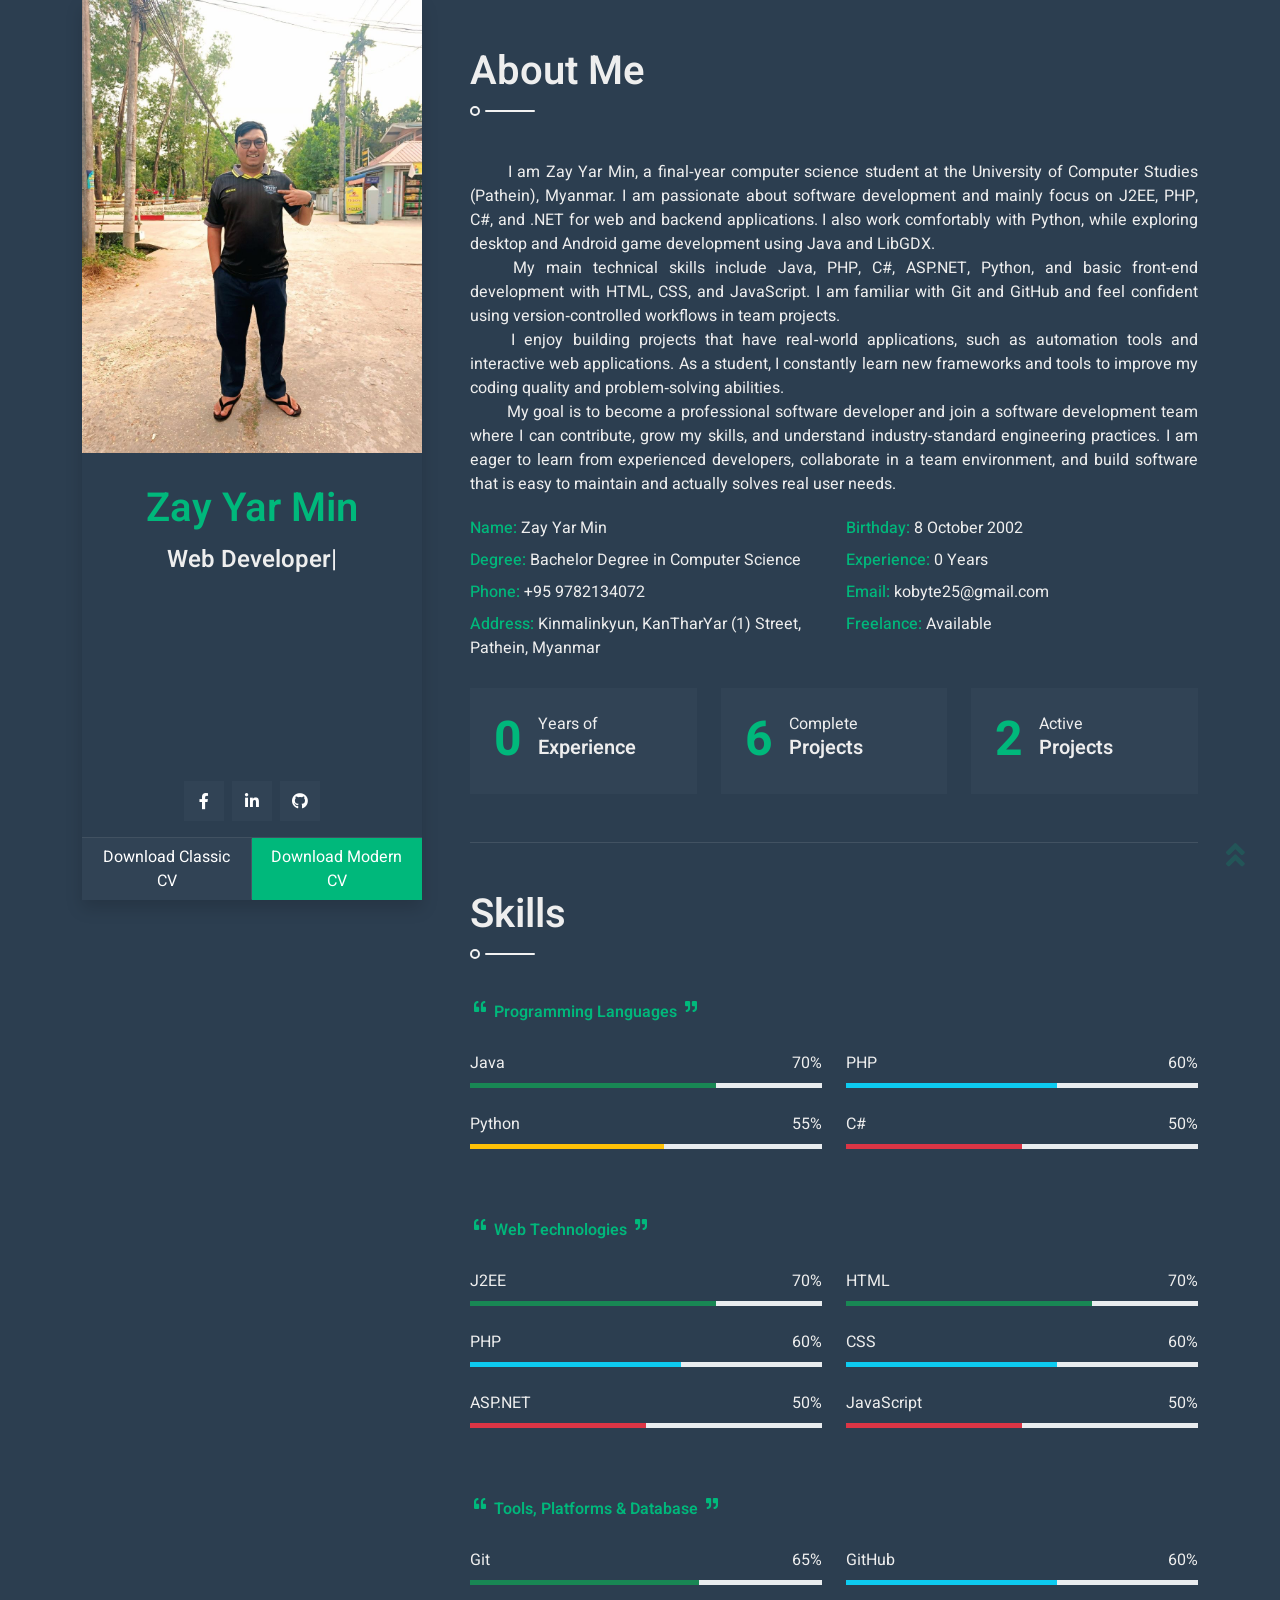
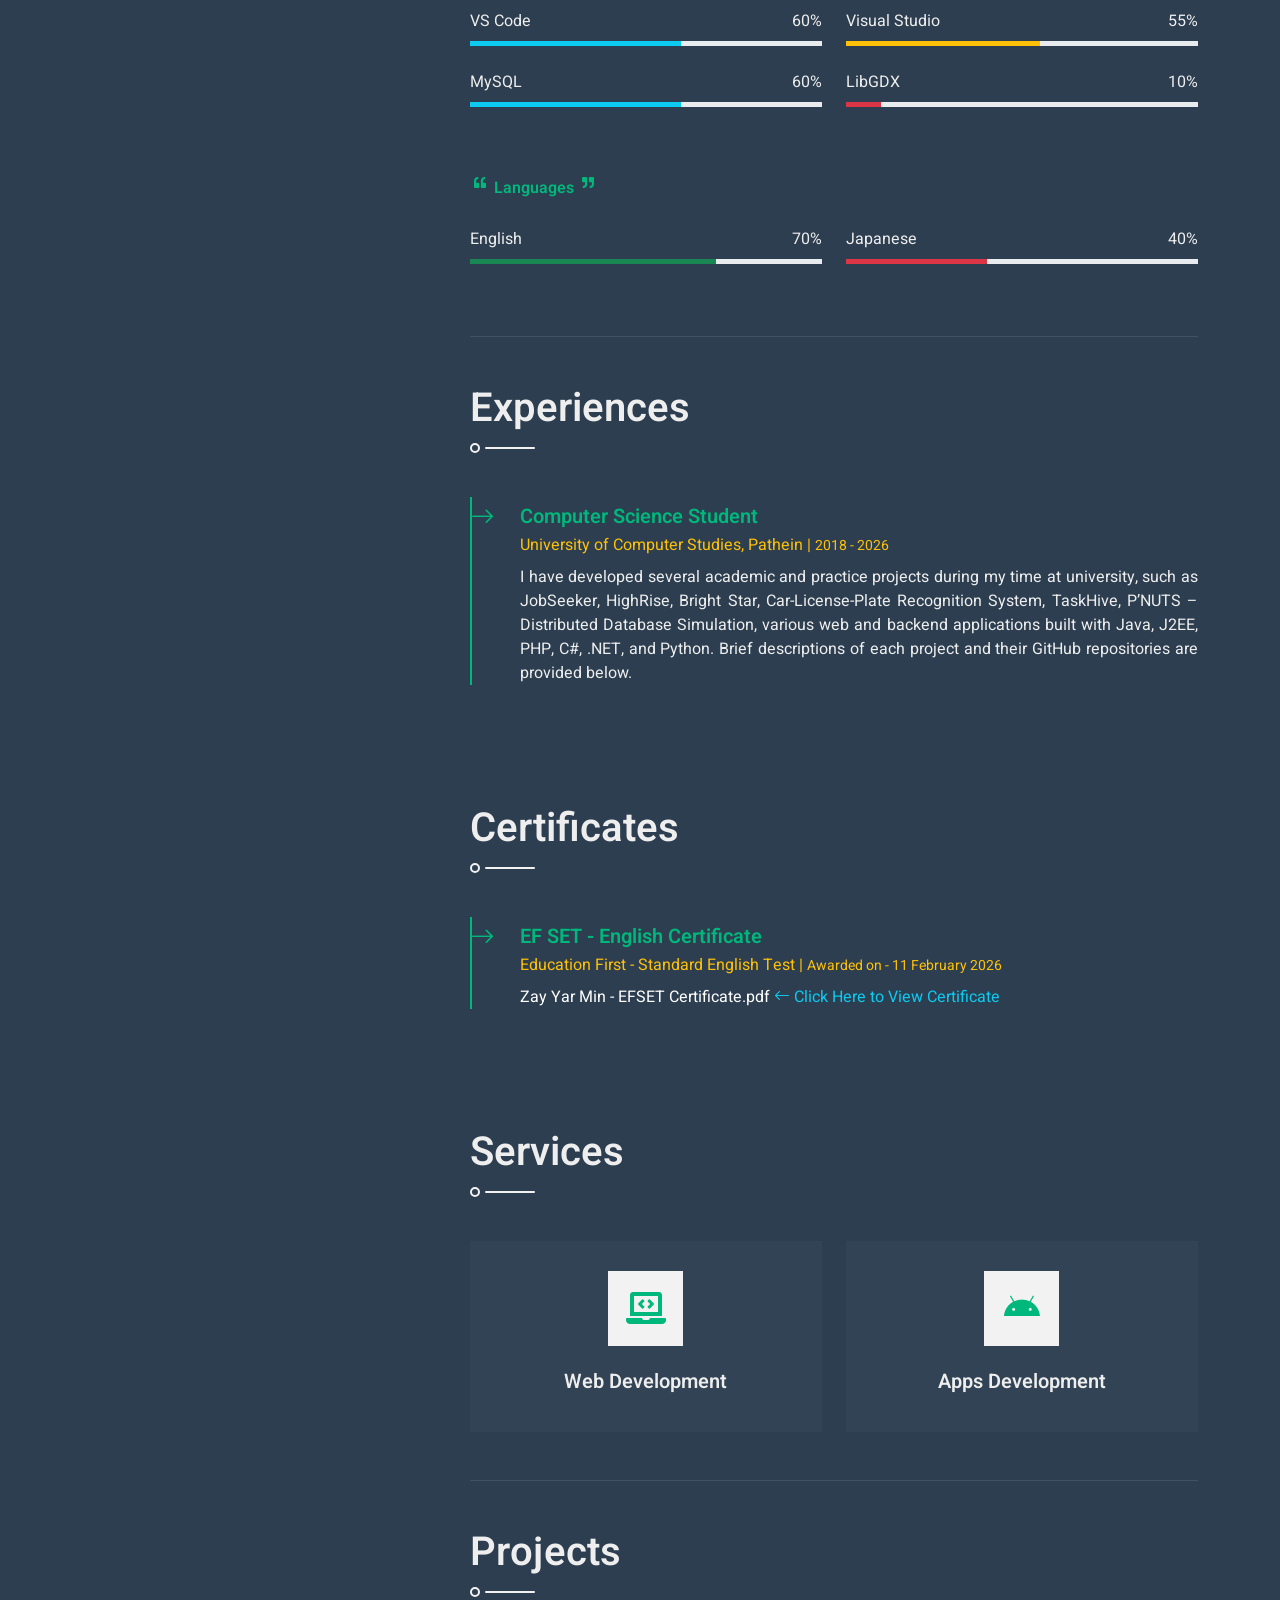
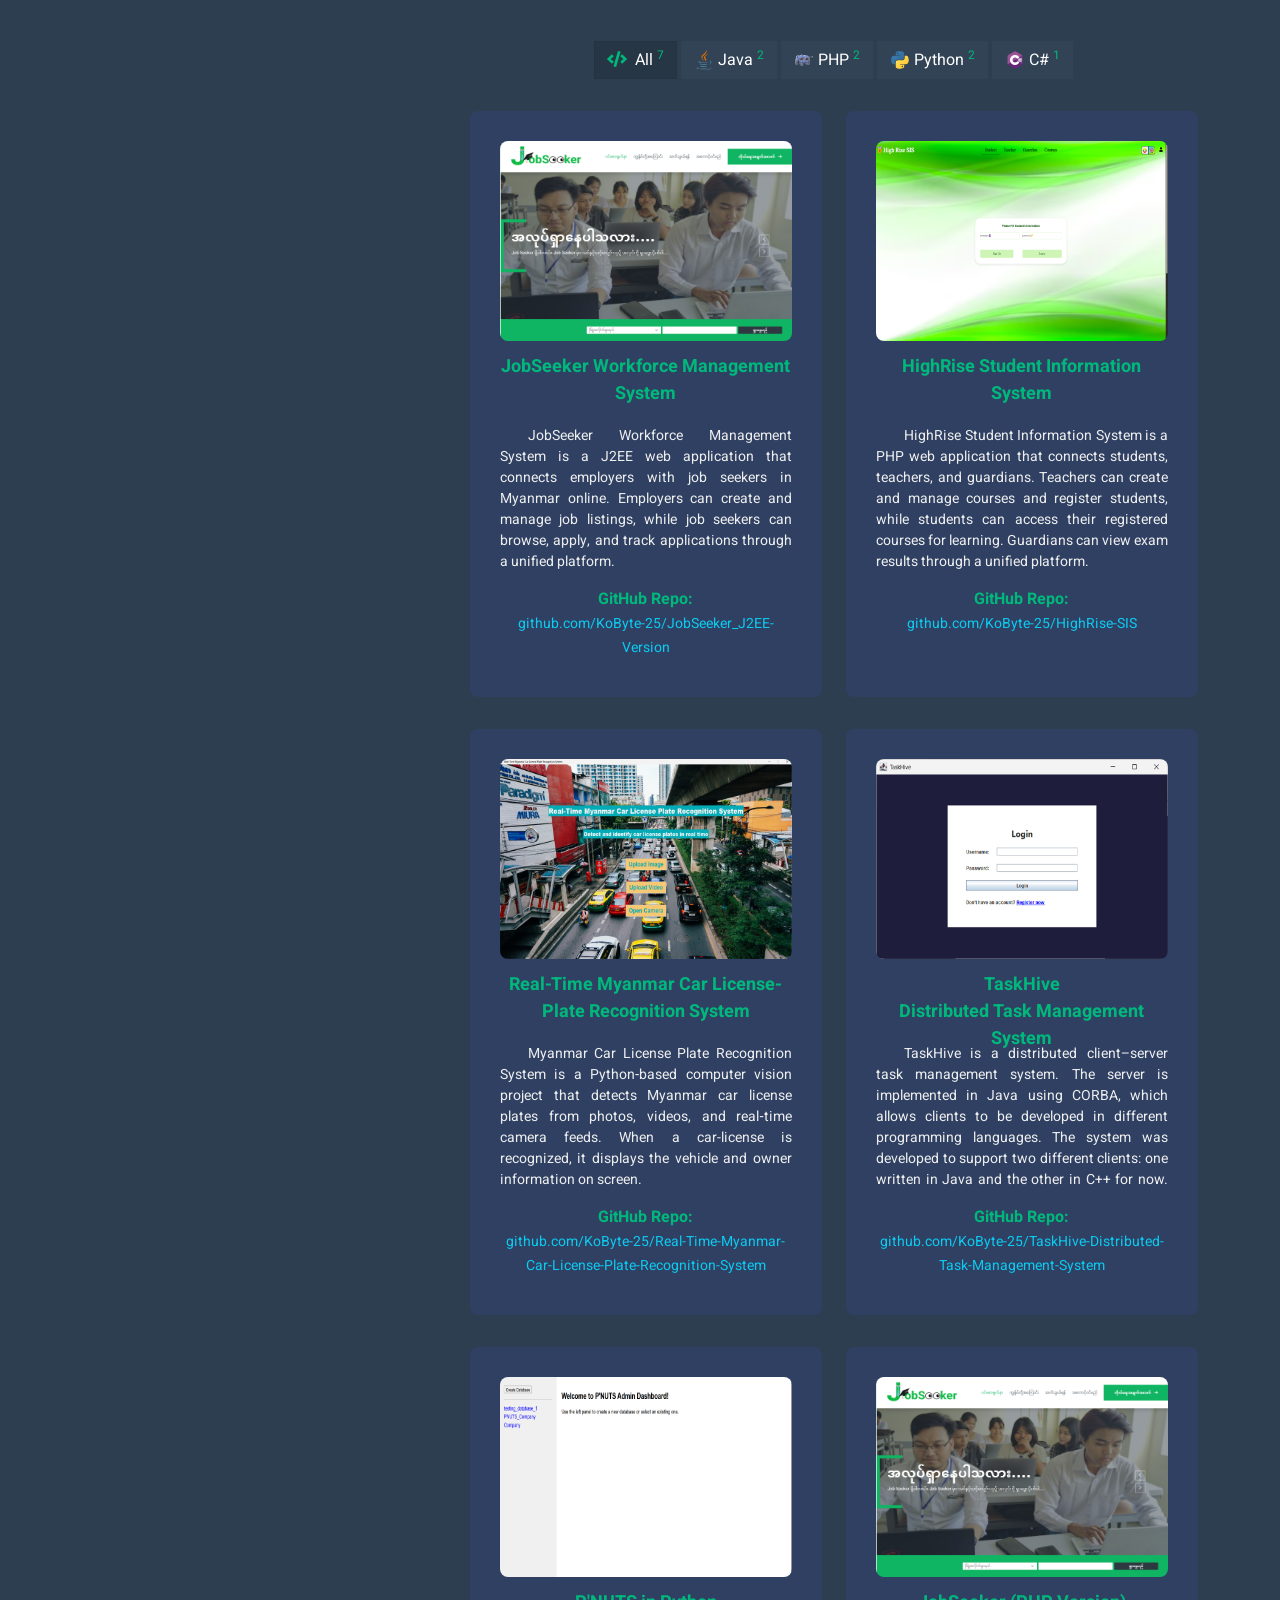
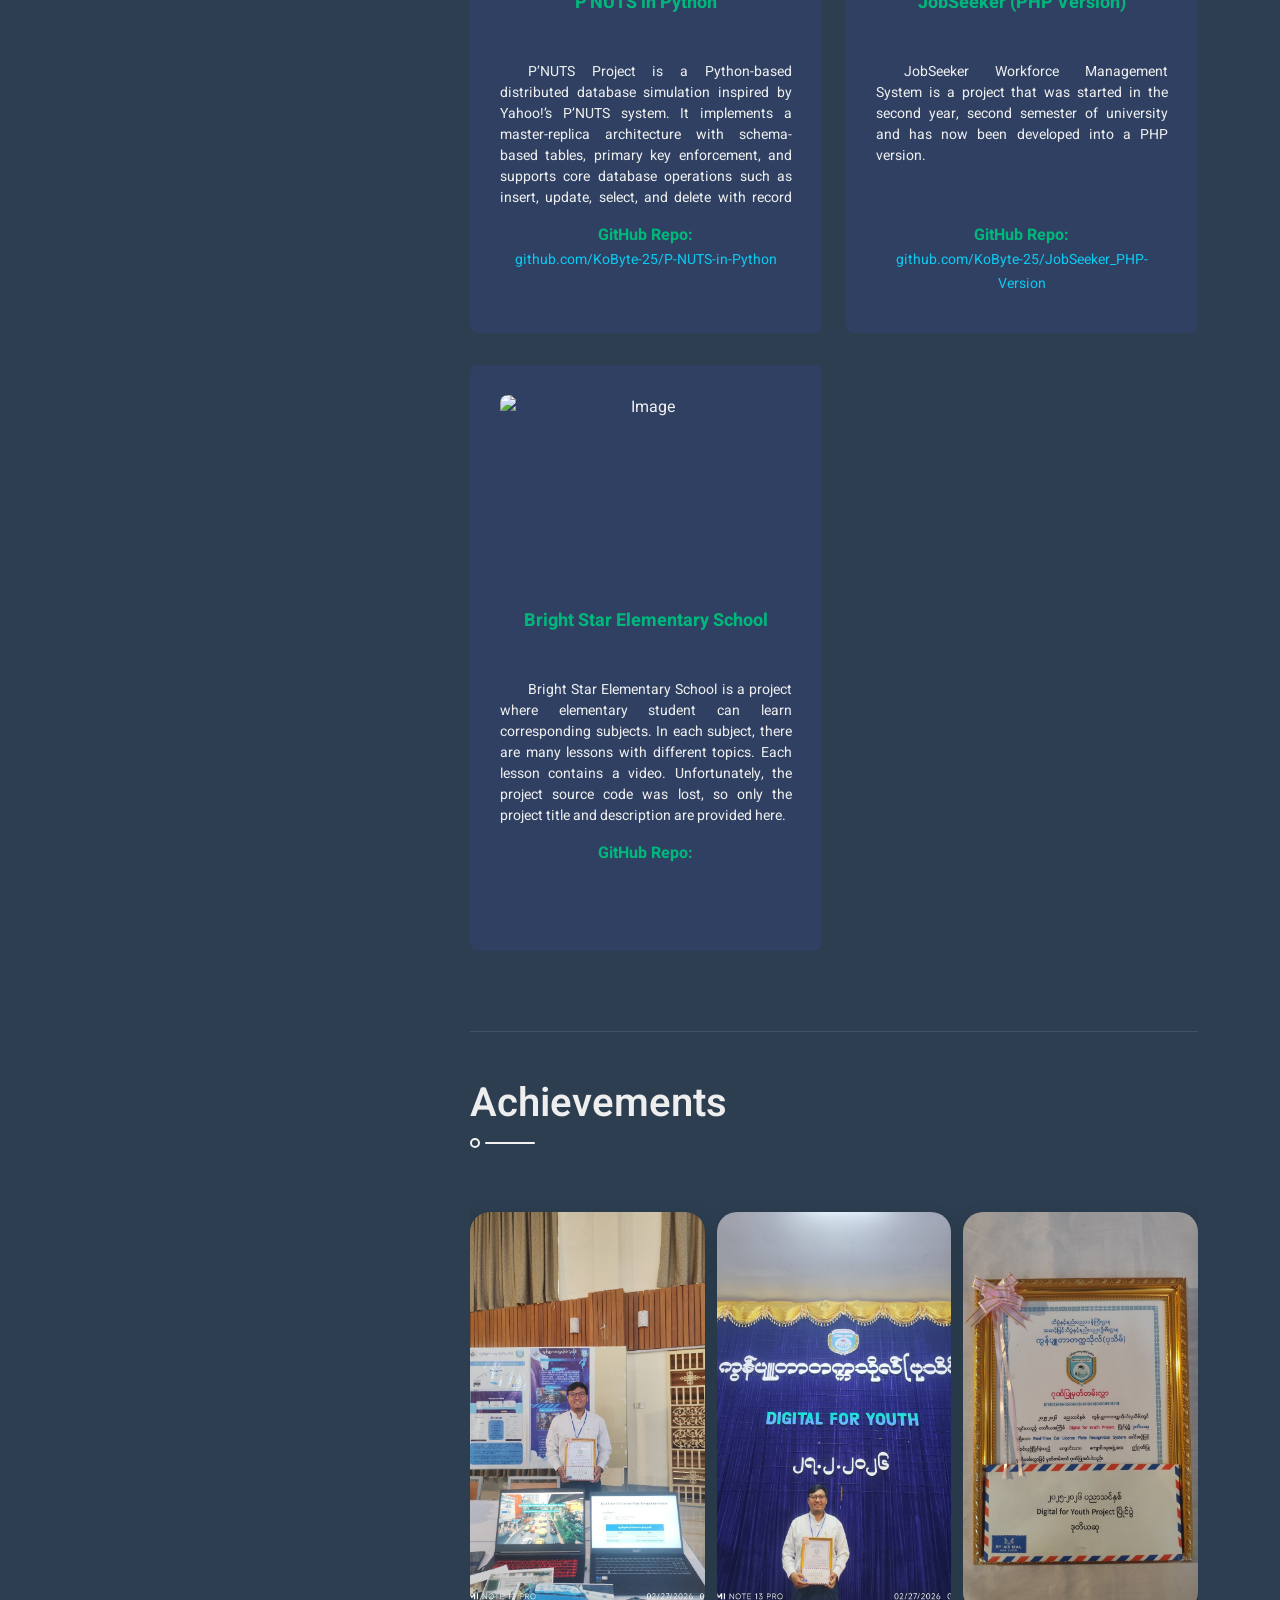
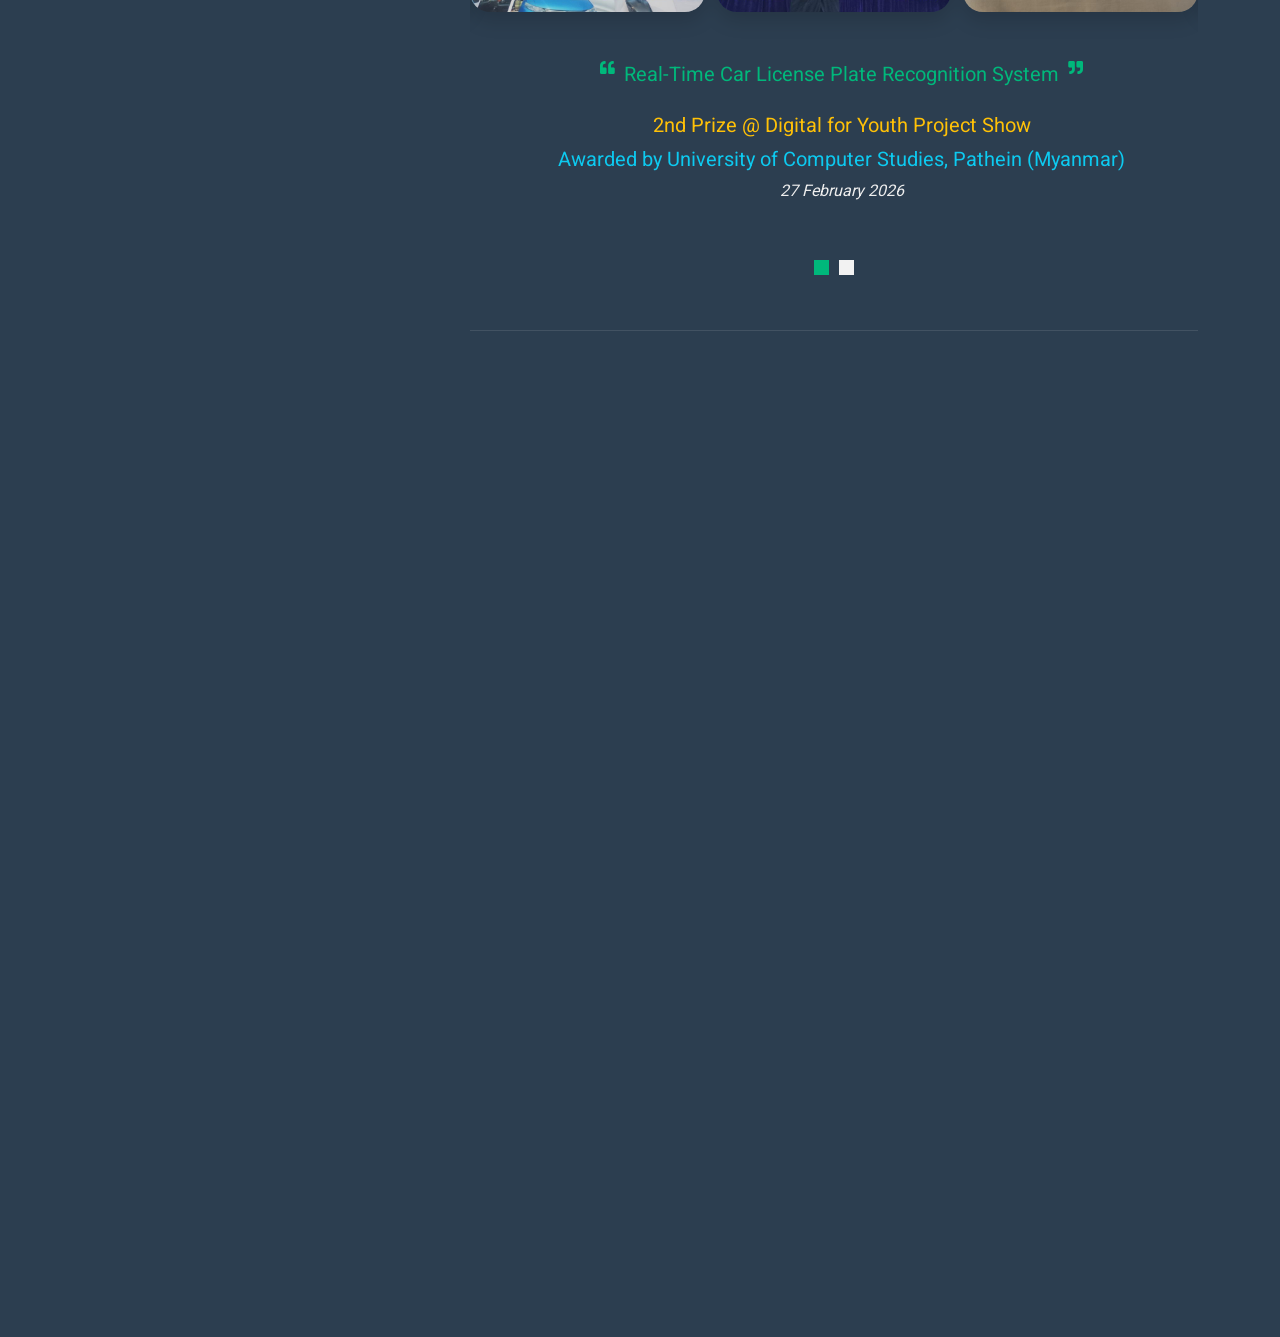
==== index.html @ 1e888aae "style: aas2" ====
<!DOCTYPE html>
<html lang="en">
    <head>
        <met#aeb3b8et="utf-8">
        <title>Portfolio - Zay Yar Min </title>
        <meta content="width=device-width, initial-scale=1.0" name="viewport">
        <meta content="Free Website Template" name="keywords">
        <meta content="Free Website Template" name="description">

        <!-- Favicon -->
        <link href="./img/favicon.ico" rel="icon">

        <!-- Google Web Fonts -->
        <link rel="preconnect" href="https://fonts.googleapis.com">
        <link rel="preconnect" href="https://fonts.gstatic.com" crossorigin>
        <link href="https://fonts.googleapis.com/css2?family=Heebo:wght@300;400;500;600;700&display=swap" rel="stylesheet">

        <!-- Icon Font Stylesheet -->
        <link href="https://cdnjs.cloudflare.com/ajax/libs/font-awesome/5.10.0/css/all.min.css" rel="stylesheet">
        <link href="https://cdn.jsdelivr.net/npm/bootstrap-icons@1.4.1/font/bootstrap-icons.css" rel="stylesheet">

        <!-- Libraries Stylesheet -->
        <link href="./lib/owlcarousel/assets/owl.carousel.min.css" rel="stylesheet">
        <link href="./lib/lightbox/css/lightbox.min.css" rel="stylesheet">
        <link href="./lib/animate/animate.min.css" rel="stylesheet">

        <!-- Customized Bootstrap Stylesheet -->
        <link href="./css/bootstrap.min.css" rel="stylesheet">

        <!-- Custom Stylesheet -->
        <link href="./css/myStyle.css" rel="stylesheet">

        <!-- Template Stylesheet -->
        <link href="./css/style.css" rel="stylesheet">
        <style>
            .fakeTab {
                padding: 0;
                display: inline-block;
                width: 2em; /* Adjust the width as needed */
            }
        </style>
    </head>

    <body>
        <!-- Spinner Start -->
        <div id="spinner" class="show bg-white position-fixed translate-middle w-100 vh-100 top-50 start-50 d-flex align-items-center justify-content-center">
            <div class="spinner-border text-primary" style="width: 3rem; height: 3rem;" role="status">
                <span class="sr-only">Loading...</span>
            </div>
        </div>
        <!-- Spinner End -->

        <div class="container">
            <div class="row g-5">
                <div class="col-lg-4 sticky-lg-top vh-100">
                    <div class="d-flex flex-column h-100 text-center overflow-auto shadow">
                        <img class="w-100 img-fluid mb-4" src="./img/profiles/zym.jpg" alt="Image">
                        <h1 class="text-primary mt-2">Zay Yar Min</h1>
                        <div class="mb-4" style="height: 22px;">
                            <h4 class="typed-text-output d-inline-block text-light"></h4>
                            <div class="typed-text d-none">Web Developer, Back End Developer, Apps Developer</div>
                        </div>
                        <div class="d-flex justify-content-center mt-auto mb-3">
                            <a class="btn btn-secondary btn-square mx-1" href="https://www.facebook.com/share/1CQRUUiwof/"><i class="fab fa-facebook-f"></i></a>
                            <a class="btn btn-secondary btn-square mx-1" href="https://www.linkedin.com/in/zay-yar-min-ko-byte-2383423b0"><i class="fab fa-linkedin-in"></i></a>
                            <a class="btn btn-secondary btn-square mx-1" href="https://github.com/KoByte-25"><i class="fab fa-github"></i></a>
                        </div>
                        <div class="d-flex align-items-end justify-content-between border-top">
                            <a href="" class="btn btn-secondary w-50 border-end">Download Classic CV</a>
                            <a href="" class="btn btn-primary w-50 btn-scroll">Download Modern CV</a>
                        </div>
                    </div>
                </div>
                <div class="col-lg-8">
                    <!-- About Start -->
                    <section class="py-5 border-bottom wow fadeInUp" data-wow-delay="0.1s">
                        <h1 class="title pb-3 mb-5">About Me</h1>
                        <p style="text-align: justify;">
                            <span class="fakeTab"></span>
                            I am Zay Yar Min, a final‑year computer science student at the University of Computer 
                            Studies (Pathein), Myanmar. I am passionate about software development and mainly focus 
                            on J2EE, PHP, C#, and .NET for web and backend applications. I also work comfortably 
                            with Python, while exploring desktop and Android game development using Java and LibGDX.
                            <br>
                            <span class="fakeTab"></span>
                            My main technical skills include Java, PHP, C#, ASP.NET, Python, and basic front‑end 
                            development with HTML, CSS, and JavaScript. I am familiar with Git and GitHub and feel 
                            confident using version‑controlled workflows in team projects.
                            <br>
                            <span class="fakeTab"></span>
                            I enjoy building projects that have real‑world applications, such as automation tools 
                            and interactive web applications. As a student, I constantly learn new frameworks and 
                            tools to improve my coding quality and problem‑solving abilities.
                            <br>
                            <span class="fakeTab"></span>
                            My goal is to become a professional software developer and join a software development 
                            team where I can contribute, grow my skills, and understand industry‑standard engineering 
                            practices. I am eager to learn from experienced developers, collaborate in a team environment, 
                            and build software that is easy to maintain and actually solves real user needs.
                        </p>
                        <div class="row mb-4">
                            <div class="col-sm-6 py-1">
                                <span class="fw-medium text-primary">Name:</span> Zay Yar Min
                            </div>
                            <div class="col-sm-6 py-1">
                                <span class="fw-medium text-primary">Birthday:</span> 8 October 2002
                            </div>
                            <div class="col-sm-6 py-1">
                                <span class="fw-medium text-primary">Degree:</span> Bachelor Degree in Computer Science
                            </div>
                            <div class="col-sm-6 py-1">
                                <span class="fw-medium text-primary">Experience:</span> 0 Years
                            </div>
                            <div class="col-sm-6 py-1">
                                <span class="fw-medium text-primary">Phone:</span> +95 9782134072
                            </div>
                            <div class="col-sm-6 py-1">
                                <span class="fw-medium text-primary">Email:</span> kobyte25@gmail.com
                            </div>
                            <div class="col-sm-6 py-1">
                                <span class="fw-medium text-primary">Address:</span> Kinmalinkyun, KanTharYar (1) Street, Pathein, Myanmar
                            </div>
                            <div class="col-sm-6 py-1">
                                <span class="fw-medium text-primary">Freelance:</span> Available
                            </div>
                        </div>
                        <div class="row g-4">
                            <div class="col-md-4 col-lg-6 col-xl-4">
                                <div class="d-flex bg-secondary p-4">
                                    <h1 class="flex-shrink-0 display-5 text-primary mb-0" data-toggle="counter-up">0</h1>
                                    <div class="ps-3">
                                        <p class="mb-0">Years of</p>
                                        <h5 class="mb-0">Experience</h5>
                                    </div>
                                </div>
                            </div>
                            <div class="col-md-4 col-lg-6 col-xl-4">
                                <div class="d-flex bg-secondary p-4">
                                    <h1 class="flex-shrink-0 display-5 text-primary mb-0" data-toggle="counter-up">6</h1>
                                    <div class="ps-3">
                                        <p class="mb-0">Complete</p>
                                        <h5 class="mb-0">Projects</h5>
                                    </div>
                                </div>
                            </div>
                            <div class="col-md-4 col-lg-6 col-xl-4">
                                <div class="d-flex bg-secondary p-4">
                                    <h1 class="flex-shrink-0 display-5 text-primary mb-0" data-toggle="counter-up">2</h1>
                                    <div class="ps-3">
                                        <p class="mb-0">Active</p>
                                        <h5 class="mb-0">Projects</h5>
                                    </div>
                                </div>
                            </div>
                        </div>
                    </section>
                    <!-- About End -->

                    <!-- Skills Start -->
                    <section class="py-5 border-bottom wow fadeInUp" data-wow-delay="0.1s">
                        <h1 class="title pb-3 mb-5" id="skillsSection">Skills</h1>
                        <div class="row">
                            <!-- To add Skill Catergory, copy starts here-->
                            <h6 class="text-primary"> 
                                <sup><i class="fa fa-quote-left text-primary mb-4 mx-1"></i></sup>
                                    Programming Languages
                                <sup><i class="fa fa-quote-right text-primary mb-4 mx-1"></i></sup>
                            </h6>
                            <!-- left side starts-->
                            <div class="col-sm-6">
                                <div class="skill mb-4">
                                    <div class="d-flex justify-content-between">
                                        <p class="mb-2">Java</p>
                                        <p class="mb-2">70%</p>
                                    </div>
                                    <div class="progress">
                                        <div class="progress-bar bg-success" role="progressbar" aria-valuenow="70" aria-valuemin="0" aria-valuemax="100"></div>
                                    </div>
                                </div>
                                <div class="skill mb-4">
                                    <div class="d-flex justify-content-between">
                                        <p class="mb-2">Python</p>
                                        <p class="mb-2">55%</p>
                                    </div>
                                    <div class="progress">
                                        <div class="progress-bar bg-warning" role="progressbar" aria-valuenow="55" aria-valuemin="0" aria-valuemax="100"></div>
                                    </div>
                                </div>
                            </div>
                            <!-- left side ends-->
                            <!-- right side starts-->
                            <div class="col-sm-6">
                                <div class="skill mb-4">
                                    <div class="d-flex justify-content-between">
                                        <p class="mb-2">PHP</p>
                                        <p class="mb-2">60%</p>
                                    </div>
                                    <div class="progress">
                                        <div class="progress-bar bg-info" role="progressbar" aria-valuenow="60" aria-valuemin="0" aria-valuemax="100"></div>
                                    </div>
                                </div>
                                <div class="skill mb-4">
                                    <div class="d-flex justify-content-between">
                                        <p class="mb-2">C#</p>
                                        <p class="mb-2">50%</p>
                                    </div>
                                    <div class="progress">
                                        <div class="progress-bar bg-danger" role="progressbar" aria-valuenow="50" aria-valuemin="0" aria-valuemax="100"></div>
                                    </div>
                                </div>
                            </div>
                            <!-- right side ends-->
                            <br>
                            <!-- To add Skill Catergory, copy ends here-->
                            <h6 class="pt-5 text-primary"> 
                                <sup><i class="fa fa-quote-left text-primary mb-4 mx-1"></i></sup>
                                    Web Technologies
                                <sup><i class="fa fa-quote-right text-primary mb-4 mx-1"></i></sup>
                            </h6>
                            <div class="col-sm-6">
                                <div class="skill mb-4">
                                    <div class="d-flex justify-content-between">
                                        <p class="mb-2">J2EE</p>
                                        <p class="mb-2">70%</p>
                                    </div>
                                    <div class="progress">
                                        <div class="progress-bar bg-success" role="progressbar" aria-valuenow="70" aria-valuemin="0" aria-valuemax="100"></div>
                                    </div>
                                </div>
                                <div class="skill mb-4">
                                    <div class="d-flex justify-content-between">
                                        <p class="mb-2">PHP</p>
                                        <p class="mb-2">60%</p>
                                    </div>
                                    <div class="progress">
                                        <div class="progress-bar bg-info" role="progressbar" aria-valuenow="60" aria-valuemin="0" aria-valuemax="100"></div>
                                    </div>
                                </div>
                                <div class="skill mb-4">
                                    <div class="d-flex justify-content-between">
                                        <p class="mb-2">ASP.NET</p>
                                        <p class="mb-2">50%</p>
                                    </div>
                                    <div class="progress">
                                        <div class="progress-bar bg-danger" role="progressbar" aria-valuenow="50" aria-valuemin="0" aria-valuemax="100"></div>
                                    </div>
                                </div>
                            </div>
                            <div class="col-sm-6">
                                <div class="skill mb-4">
                                    <div class="d-flex justify-content-between">
                                        <p class="mb-2">HTML</p>
                                        <p class="mb-2">70%</p>
                                    </div>
                                    <div class="progress">
                                        <div class="progress-bar bg-success" role="progressbar" aria-valuenow="70" aria-valuemin="0" aria-valuemax="100"></div>
                                    </div>
                                </div>
                                <div class="skill mb-4">
                                    <div class="d-flex justify-content-between">
                                        <p class="mb-2">CSS</p>
                                        <p class="mb-2">60%</p>
                                    </div>
                                    <div class="progress">
                                        <div class="progress-bar bg-info" role="progressbar" aria-valuenow="60" aria-valuemin="0" aria-valuemax="100"></div>
                                    </div>
                                </div>
                                <div class="skill mb-4">
                                    <div class="d-flex justify-content-between">
                                        <p class="mb-2">JavaScript</p>
                                        <p class="mb-2">50%</p>
                                    </div>
                                    <div class="progress">
                                        <div class="progress-bar bg-danger" role="progressbar" aria-valuenow="50" aria-valuemin="0" aria-valuemax="100"></div>
                                    </div>
                                </div>
                            </div>
                            <br>
                            <h6 class="pt-5 text-primary"> 
                                <sup><i class="fa fa-quote-left text-primary mb-4 mx-1"></i></sup>
                                    Tools, Platforms & Database
                                <sup><i class="fa fa-quote-right text-primary mb-4 mx-1"></i></sup>
                            </h6>
                            <div class="col-sm-6">
                                <div class="skill mb-4">
                                    <div class="d-flex justify-content-between">
                                        <p class="mb-2">Git</p>
                                        <p class="mb-2">65%</p>
                                    </div>
                                    <div class="progress">
                                        <div class="progress-bar bg-success" role="progressbar" aria-valuenow="65" aria-valuemin="0" aria-valuemax="100"></div>
                                    </div>
                                </div>
                                <div class="skill mb-4">
                                    <div class="d-flex justify-content-between">
                                        <p class="mb-2">VS Code</p>
                                        <p class="mb-2">60%</p>
                                    </div>
                                    <div class="progress">
                                        <div class="progress-bar bg-info" role="progressbar" aria-valuenow="60" aria-valuemin="0" aria-valuemax="100"></div>
                                    </div>
                                </div>
                                <div class="skill mb-4">
                                    <div class="d-flex justify-content-between">
                                        <p class="mb-2">MySQL</p>
                                        <p class="mb-2">60%</p>
                                    </div>
                                    <div class="progress">
                                        <div class="progress-bar bg-info" role="progressbar" aria-valuenow="60" aria-valuemin="0" aria-valuemax="100"></div>
                                    </div>
                                </div>
                            </div>
                            <div class="col-sm-6">
                                <div class="skill mb-4">
                                    <div class="d-flex justify-content-between">
                                        <p class="mb-2">GitHub</p>
                                        <p class="mb-2">60%</p>
                                    </div>
                                    <div class="progress">
                                        <div class="progress-bar bg-info" role="progressbar" aria-valuenow="60" aria-valuemin="0" aria-valuemax="100"></div>
                                    </div>
                                </div>
                                <div class="skill mb-4">
                                    <div class="d-flex justify-content-between">
                                        <p class="mb-2">Visual Studio</p>
                                        <p class="mb-2">55%</p>
                                    </div>
                                    <div class="progress">
                                        <div class="progress-bar bg-warning" role="progressbar" aria-valuenow="55" aria-valuemin="0" aria-valuemax="100"></div>
                                    </div>
                                </div>
                                <div class="skill mb-4">
                                    <div class="d-flex justify-content-between">
                                        <p class="mb-2">LibGDX</p>
                                        <p class="mb-2">10%</p>
                                    </div>
                                    <div class="progress">
                                        <div class="progress-bar bg-danger" role="progressbar" aria-valuenow="10" aria-valuemin="0" aria-valuemax="100"></div>
                                    </div>
                                </div>
                            </div>
                            <br>
                            <h6 class="pt-5 text-primary"> 
                                <sup><i class="fa fa-quote-left text-primary mb-4 mx-1"></i></sup>
                                    Languages
                                <sup><i class="fa fa-quote-right text-primary mb-4 mx-1"></i></sup>
                            </h6>
                            <div class="col-sm-6">
                                <div class="skill mb-4">
                                    <div class="d-flex justify-content-between">
                                        <p class="mb-2">English</p>
                                        <p class="mb-2">70%</p>
                                    </div>
                                    <div class="progress">
                                        <div class="progress-bar bg-success" role="progressbar" aria-valuenow="70" aria-valuemin="0" aria-valuemax="100"></div>
                                    </div>
                                </div>
                            </div>
                            <div class="col-sm-6">                               
                                <div class="skill mb-4">
                                    <div class="d-flex justify-content-between">
                                        <p class="mb-2">Japanese</p>
                                        <p class="mb-2">40%</p>
                                    </div>
                                    <div class="progress">
                                        <div class="progress-bar bg-danger" role="progressbar" aria-valuenow="40" aria-valuemin="0" aria-valuemax="100"></div>
                                    </div>
                                </div>
                            </div>
                        </div>
                    </section>
                    <!-- Skills End -->

                    <!-- Expericence Start -->
                    <section class="py-5 wow fadeInUp" data-wow-delay="0.1s">
                        <h1 class="title pb-3 mb-5" id="experiencesSection">Experiences</h1>
                        <div class="border-start border-2 border-primary pt-2 ps-5">
                            <!-- To add experience, copy starts here -->
                            <div class="position-relative mb-4">
                                <span class="bi bi-arrow-right fs-4 text-primary position-absolute" style="top: -5px; left: -50px;"></span>
                                <h5 class="mb-1 text-primary">Computer Science Student</h5> <!-- Role -->
                                <p class="mb-2 text-warning">University of Computer Studies, Pathein | <small>2018 - 2026</small></p> <!-- Company and Duration -->
                                <p style="text-align: justify;">
                                    I have developed several academic and practice projects during my time at university, 
                                    such as JobSeeker, HighRise, Bright Star, Car-License-Plate Recognition System, TaskHive, 
                                    P’NUTS – Distributed Database Simulation, various web and backend applications built with 
                                    Java, J2EE, PHP, C#, .NET, and Python. Brief descriptions of each project and their GitHub repositories are provided below.
                                </p>
                            </div>
                            <!-- To add experience, copy ends here -->    
                        </div>
                    </section>
                    <!-- Expericence End -->

                    <!-- Certificates Start -->
                    <section class="py-5 wow fadeInUp" data-wow-delay="0.1s">
                        <h1 class="title pb-3 mb-5" id="certificatesSection">Certificates</h1>
                        <div class="border-start border-2 border-primary pt-2 ps-5">
                            <!-- To add certificates, copy starts here -->
                            <div class="position-relative mb-4">
                                <span class="bi bi-arrow-right fs-4 text-primary position-absolute" style="top: -5px; left: -50px;"></span>
                                <h5 class="mb-1 text-primary">EF SET - English Certificate</h5> <!-- What Certificate & What kind of Certificate -->
                                <p class="mb-2 text-warning">Education First - Standard English Test | <small>Awarded on - 11 February 2026</small></p> <!-- issuing organization and date of issue -->
                                <a href="./certificates/Zay Yar Min - EFSET Certificate.pdf" target="_blank" class="certi-link" download>Zay Yar Min - EFSET Certificate.pdf</a>
                                <span class="bi-arrow-left text-info"> Click Here to View Certificate</span> 
                            </div>
                            <!-- To add certificates, copy ends here -->
                        </div>
                    </section>
                    <!-- Certificates End -->
                  
                    <!-- Services Start -->
                    <section class="py-5 border-bottom wow fadeInUp" data-wow-delay="0.1s">
                        <h1 class="title pb-3 mb-5" id="servicesSection">Services</h1>
                        <div class="row g-4">
                            <!-- To add Service, copy starts here -->
                            <div class="col-md-6">
                                <div class="service-item">
                                    <i class="fa fa-2x fa-laptop-code mx-auto mb-4"></i>
                                    <h5 class="mb-2">Web Development</h5>
                                </div>
                            </div>
                            <!-- To add Service, copy ends here -->
                            <div class="col-md-6">
                                <div class="service-item">
                                    <i class="fab fa-2x fa-android mx-auto mb-4"></i>
                                    <h5 class="mb-2">Apps Development</h5>
                                </div>
                            </div>
                        </div>
                    </section>
                    <!-- Services End -->

                    <!-- Portfolio Start -->
                    <section class="py-5 border-bottom wow fadeInUp" data-wow-delay="0.1s">
                        <h1 class="title pb-3 mb-5" id="projectsSection">Projects</h1>
                        <div class="row">
                            <div class="col-12">
                                <div class="row">
                                    <div class="col-12 text-center mb-2">
                                        <ul class="list-inline mb-4" id="portfolio-flters">
                                            <li class="btn btn-secondary active"  data-filter="*"><i class="fas fa-code me-2 text-primary"></i>All <sup class="text-primary">7</sup></li>
                                            <li class="btn btn-secondary" data-filter=".first"><img src="./img/icon/java.svg" alt="Java icon" width="20" height="20"> Java <sup class="text-primary">2</sup></li>
                                            <li class="btn btn-secondary" data-filter=".second"><img src="./img/icon/php.svg" alt="PHP icon" width="20" height="20"> PHP <sup class="text-primary">2</sup></li>
                                            <li class="btn btn-secondary" data-filter=".third"><img src="./img/icon/python.svg" alt="Python icon" width="20" height="20"> Python <sup class="text-primary">2</sup></li>
                                            <li class="btn btn-secondary" data-filter=".fourth"><img src="./img/icon/csharp.svg" alt="C# icon" width="20" height="20"> C# <sup class="text-primary">1</sup></li>
                                        </ul>
                                    </div>
                                </div>
                                <div class="row portfolio-container">
                                    <!-- To add project, copy starts here -->
                                    <div class="col-md-6 mb-4 portfolio-item first">
                                        <div class="position-relative overflow-hidden mb-2">
                                            <div class="project-card service-item" style="background-color:rgb(47, 64, 99);">
                                                <div>
                                                    <div class="my-carousel">
                                                        <div id="JobSeeker-items" class="my-carousel-items">
                                                            <img class="img-fluid" src="./img/projects/JobSeeker/JobSeeker1.png" alt="Image">
                                                            <img class="img-fluid" src="./img/projects/JobSeeker/JobSeeker2.png" alt="Image">
                                                            <img class="img-fluid" src="./img/projects/JobSeeker/JobSeeker3.png" alt="Image">
                                                            <img class="img-fluid" src="./img/projects/JobSeeker/JobSeeker4.png" alt="Image">
                                                            <img class="img-fluid" src="./img/projects/JobSeeker/JobSeeker5.png" alt="Image">
                                                            <img class="img-fluid clone" src="./img/projects/JobSeeker/JobSeeker1.png" alt="Image">
                                                        </div>
                                                    </div>
                                                    <div class="project-title text-primary">JobSeeker Workforce Management System</div>
                                                    <div class="project-description" style="text-align:justify;">
                                                        <span class="fakeTab"></span>JobSeeker Workforce Management System is a J2EE web application that connects 
                                                        employers with job seekers in Myanmar online. Employers can create and manage 
                                                        job listings, while job seekers can browse, apply, and track applications through 
                                                        a unified platform.                                                    
                                                    </div>
                                                </div>
                                                <div class="project-link">
                                                    <strong class="text-primary">GitHub Repo:</strong>
                                                    <br>
                                                    <a class="text-info" href="https://github.com/KoByte-25/JobSeeker_J2EE-Version" target="_blank">
                                                    github.com/KoByte-25/JobSeeker_J2EE-Version
                                                    </a>
                                                </div>
                                            </div>                                             
                                        </div>
                                    </div>   
                                    <!-- To add project, copy ends here -->
                                    <!-- To add project, copy starts here -->
                                    <div class="col-md-6 mb-4 portfolio-item second">
                                        <div class="position-relative overflow-hidden mb-2">
                                            <div class="project-card service-item" style="background-color:rgb(47, 64, 99);">
                                                <div>
                                                    <div class="my-carousel">
                                                        <div id="HighRise-items" class="my-carousel-items">
                                                            <img class="img-fluid" src="./img/projects/HighRise/HighRise1.png" alt="Image">
                                                            <img class="img-fluid" src="./img/projects/HighRise/HighRise2.png" alt="Image">
                                                            <img class="img-fluid" src="./img/projects/HighRise/HighRise3.png" alt="Image">
                                                            <img class="img-fluid" src="./img/projects/HighRise/HighRise4.png" alt="Image">
                                                            <img class="img-fluid clone" src="./img/projects/HighRise/HighRise1.png" alt="Image">
                                                        </div>
                                                    </div>
                                                    <div class="project-title text-primary">HighRise Student Information System</div>
                                                    <div class="project-description" style="text-align:justify;">
                                                        <span class="fakeTab"></span>HighRise Student Information System is a PHP web application that 
                                                        connects students, teachers, and guardians. Teachers can create and manage courses and register 
                                                        students, while students can access their registered courses for learning. Guardians can view 
                                                        exam results through a unified platform.                                         
                                                    </div>
                                                </div>
                                                <div class="project-link">
                                                    <strong class="text-primary">GitHub Repo:</strong>
                                                    <br>
                                                    <a class="text-info" href="https://github.com/KoByte-25/HighRise-SIS" target="_blank">
                                                    github.com/KoByte-25/HighRise-SIS
                                                    </a>
                                                </div>
                                            </div>                                             
                                        </div>
                                    </div>
                                    <!-- To add project, copy ends here -->
                                    <!-- To add project, copy starts here -->
                                    <div class="col-md-6 mb-4 portfolio-item third">
                                        <div class="position-relative overflow-hidden mb-2">
                                            <div class="project-card service-item" style="background-color:rgb(47, 64, 99);">
                                                <div>
                                                    <div class="my-carousel">
                                                        <div id="License-items" class="my-carousel-items">
                                                            <img class="img-fluid" src="./img/projects/License-Plate/License1.png" alt="Image">
                                                            <img class="img-fluid" src="./img/projects/License-Plate/License2.png" alt="Image">
                                                            <img class="img-fluid" src="./img/projects/License-Plate/License3.png" alt="Image">
                                                            <img class="img-fluid" src="./img/projects/License-Plate/License4.png" alt="Image">
                                                            <img class="img-fluid clone" src="./img/projects/License-Plate/License1.png" alt="Image">
                                                        </div>
                                                    </div>
                                                    <div class="project-title text-primary">Real-Time Myanmar Car License-Plate Recognition System</div>
                                                    <div class="project-description" style="text-align:justify;">
                                                        <span class="fakeTab"></span>Myanmar Car License Plate Recognition System is a Python‑based computer 
                                                        vision project that detects Myanmar car license plates from photos, videos, and real‑time camera 
                                                        feeds. When a car-license is recognized, it displays the vehicle and owner information on screen.                                        
                                                    </div>
                                                </div>
                                                <div class="project-link">
                                                    <strong class="text-primary">GitHub Repo:</strong>
                                                    <br>
                                                    <a class="text-info" href="https://github.com/KoByte-25/Real-Time-Myanmar-Car-License-Plate-Recognition-System" target="_blank">
                                                    github.com/KoByte-25/Real-Time-Myanmar-Car-License-Plate-Recognition-System
                                                    </a>
                                                </div>
                                            </div>                                             
                                        </div>
                                    </div>
                                    <!-- To add project, copy ends here -->
                                    <!-- To add project, copy starts here -->
                                    <div class="col-md-6 mb-4 portfolio-item first">
                                        <div class="position-relative overflow-hidden mb-2">
                                            <div class="project-card service-item" style="background-color:rgb(47, 64, 99);">
                                                <div>
                                                    <div class="my-carousel">
                                                        <div id="TaskHive-items" class="my-carousel-items">
                                                            <img class="img-fluid" src="./img/projects/TaskHive/TaskHive1.jpg" alt="Image">
                                                            <img class="img-fluid" src="./img/projects/TaskHive/TaskHive2.jpg" alt="Image">
                                                            <img class="img-fluid" src="./img/projects/TaskHive/TaskHive3.jpg" alt="Image">
                                                            <img class="img-fluid" src="./img/projects/TaskHive/TaskHive4.jpg" alt="Image">
                                                            <img class="img-fluid clone" src="./img/projects/TaskHive/TaskHive1.jpg" alt="Image">
                                                        </div>
                                                    </div>
                                                    <div class="project-title text-primary">TaskHive <br> Distributed Task Management System</div>
                                                    <div class="project-description" style="text-align:justify;">
                                                        <span class="fakeTab"></span>TaskHive is a distributed client–server task management system. 
                                                        The server is implemented in Java using CORBA, which allows clients to be developed in different 
                                                        programming languages. The system was developed to support two different clients: one written in Java 
                                                        and the other in C++ for now. Clients can manipulate tasks easily.                                        
                                                    </div>
                                                </div>
                                                <div class="project-link">
                                                    <strong class="text-primary">GitHub Repo:</strong>
                                                    <br>
                                                    <a class="text-info" href="https://github.com/KoByte-25/TaskHive-Distributed-Task-Management-System" target="_blank">
                                                    github.com/KoByte-25/TaskHive-Distributed-Task-Management-System
                                                    </a>
                                                </div>
                                            </div>                                             
                                        </div>
                                    </div>
                                    <!-- To add project, copy ends here -->
                                     <!-- To add project, copy starts here -->
                                    <div class="col-md-6 mb-4 portfolio-item third">
                                        <div class="position-relative overflow-hidden mb-2">
                                            <div class="project-card service-item" style="background-color:rgb(47, 64, 99);">
                                                <div>
                                                    <div class="my-carousel">
                                                        <div id="PNUTS-items" class="my-carousel-items">
                                                            <img class="img-fluid" src="./img/projects/PNUTS/PNUTS1.png" alt="Image">
                                                            <img class="img-fluid" src="./img/projects/PNUTS/PNUTS2.png" alt="Image">
                                                            <img class="img-fluid" src="./img/projects/PNUTS/PNUTS3.png" alt="Image">
                                                            <img class="img-fluid" src="./img/projects/PNUTS/PNUTS4.png" alt="Image">
                                                            <img class="img-fluid clone" src="./img/projects/PNUTS/PNUTS1.png" alt="Image">
                                                        </div>
                                                    </div>
                                                    <div class="project-title text-primary">P'NUTS in Python</div>
                                                    <div class="project-description" style="text-align:justify;">
                                                        <span class="fakeTab"></span>P’NUTS Project is a Python-based distributed database simulation inspired by Yahoo!’s P’NUTS system. 
                                                        It implements a master-replica architecture with schema-based tables, primary key enforcement, and supports core database operations 
                                                        such as insert, update, select, and delete with record versioning.                                      
                                                    </div>
                                                </div>
                                                <div class="project-link">
                                                    <strong class="text-primary">GitHub Repo:</strong>
                                                    <br>
                                                    <a class="text-info" href="https://github.com/KoByte-25/P-NUTS-in-Python" target="_blank">
                                                    github.com/KoByte-25/P-NUTS-in-Python
                                                    </a>
                                                </div>
                                            </div>                                             
                                        </div>
                                    </div>
                                    <!-- To add project, copy ends here -->  
                                    <!-- To add project, copy starts here -->
                                    <div class="col-md-6 mb-4 portfolio-item second">
                                        <div class="position-relative overflow-hidden mb-2">
                                            <div class="project-card service-item" style="background-color:rgb(47, 64, 99);">
                                                <div>
                                                    <div class="my-carousel">
                                                        <div id="JobSeekerPHP-items" class="my-carousel-items">
                                                            <img class="img-fluid" src="./img/projects/JobSeeker/JobSeeker1.png" alt="Image">
                                                            <img class="img-fluid" src="./img/projects/JobSeeker/JobSeeker2.png" alt="Image">
                                                            <img class="img-fluid" src="./img/projects/JobSeeker/JobSeeker3.png" alt="Image">
                                                            <img class="img-fluid" src="./img/projects/JobSeeker/JobSeeker4.png" alt="Image">
                                                            <img class="img-fluid" src="./img/projects/JobSeeker/JobSeeker5.png" alt="Image">
                                                            <img class="img-fluid clone" src="./img/projects/JobSeeker/JobSeeker1.png" alt="Image">
                                                        </div>
                                                    </div>
                                                    <div class="project-title text-primary">JobSeeker (PHP Version)</div>
                                                    <div class="project-description" style="text-align:justify;">
                                                        <span class="fakeTab"></span>JobSeeker Workforce Management System is a project that was started in the second year, second semester of university and has now been developed into a PHP version.                                      
                                                    </div>
                                                </div>
                                                <div class="project-link">
                                                    <strong class="text-primary">GitHub Repo:</strong>
                                                    <br>
                                                    <a class="text-info" href="https://github.com/KoByte-25/JobSeeker_PHP-Version" target="_blank">
                                                    github.com/KoByte-25/JobSeeker_PHP-Version
                                                    </a>
                                                </div>
                                            </div>                                             
                                        </div>
                                    </div>
                                    <!-- To add project, copy ends here -->
                                    <!-- To add project, copy starts here -->
                                    <div class="col-md-6 mb-4 portfolio-item fourth">
                                        <div class="position-relative overflow-hidden mb-2">
                                            <div class="project-card service-item" style="background-color:rgb(47, 64, 99);">
                                                <div>
                                                    <div class="my-carousel">
                                                        <div id="JobSeekerPHP-items" class="my-carousel-items">
                                                            <img class="img-fluid" src="./img/projects/BrightStar/BrightStar1.png" alt="Image">
                                                            <img class="img-fluid clone" src="./img/projects/BrightStar/BrightStar1.png" alt="Image">
                                                        </div>
                                                    </div>
                                                    <div class="project-title text-primary">Bright Star Elementary School</div>
                                                    <div class="project-description" style="text-align:justify;">
                                                        <span class="fakeTab"></span>Bright Star Elementary School is a project where elementary student can learn corresponding subjects. In each subject, there are many lessons with different topics. Each lesson contains a video. Unfortunately, the project source code was lost, so only the project title and description are provided here.                                      
                                                    </div>
                                                </div>
                                                <div class="project-link">
                                                    <strong class="text-primary">GitHub Repo:</strong>
                                                    <br>
                                                    
                                                </div>
                                            </div>                                             
                                        </div>
                                    </div>
                                    <!-- To add project, copy ends here -->                                     
                                </div>
                            </div>
                        </div>
                    </section>
                    <!-- Portfolio End -->                    

                    <!-- Testimonial Start -->
                    <section class="py-5 border-bottom wow fadeInUp" data-wow-delay="0.1s">
                        <h1 class="title pb-3 mb-5" id="achievementsSection">Achievements</h1>
                        <div class="owl-carousel testimonial-carousel">
                            <!-- To add achievement, copy starts here-->
                            <div class="text-left">
                                <div class="img-flex">
                                    <div class="img-item">
                                        <img src="./achievements/DFY-27-2-26/DFY-2nd-1.jpg" alt="Achievement 1">
                                    </div>
                                    <div class="img-item">
                                        <img src="./achievements/DFY-27-2-26/DFY-2nd-2.jpg" alt="Achievement 2">
                                    </div>
                                    <div class="img-item">
                                        <img src="./achievements/DFY-27-2-26/DFY-2nd-3.jpg" alt="Achievement 3">
                                    </div>
                                </div>
                                <div class="d-flex justify-content-center text-center">
                                    <div class="ps-3 pt-5">
                                        <p class="text-primary fs-5 mb-1"><sup><i class="fa fa-quote-left text-primary mb-4 mx-1"></i></sup> Real-Time Car License Plate Recognition System <sup><i class="fa fa-quote-right text-primary mb-4 mx-1"></i></sup></p>
                                        <p class="text-warning fs-5 mb-1">2nd Prize @ Digital for Youth Project Show </p>
                                        <p class="text-info fs-5 mb-1">Awarded by University of Computer Studies, Pathein (Myanmar) </p>
                                        <i>27 February 2026</i>
                                    </div>
                                </div>
                            </div>
                            <!-- To add achievement, copy ends here-->
                             <!-- To add achievement, copy starts here-->
                            <div class="text-left">
                                <div class="img-flex">
                                    <div class="img-item">
                                        <img src="./achievements/Matriculation-Exam/ME1.jpg" alt="Achievement 1">
                                    </div>
                                    <div class="img-item">
                                        <img src="./achievements/Matriculation-Exam/ME2.jpg" alt="Achievement 2">
                                    </div>
                                    <div class="img-item">
                                        <img src="./achievements/Matriculation-Exam/ME3.jpg" alt="Achievement 3">
                                    </div>
                                </div>
                                <div class="d-flex justify-content-center text-center">
                                    <div class="ps-3 pt-5">
                                        <p class="text-primary fs-5 mb-1"><sup><i class="fa fa-quote-left text-primary mb-4 mx-1"></i></sup> Academic Excellence Award <sup><i class="fa fa-quote-right text-primary mb-4 mx-1"></i></sup></p>
                                        <p class="text-warning fs-5 mb-1"> 2 Subjects Distinction @ Matriculation Exam </p>
                                        <p class="text-info fs-5 mb-1">Awarded by No (1) Basic Education (Sub) High School, Pathein (Myanmar) <br>Now known as No (11) Basic Education High School, Pathein (Myanmar) </p>
                                        <i>22 June 2018</i>
                                    </div>
                                </div>
                            </div>
                            <!-- To add achievement, copy ends here-->
                        </div>
                    </section>
                    <!-- Testimonial End -->


                    <!-- Contact Start -->
                    <section class="py-5 wow fadeInUp" data-wow-delay="0.1s" id="contact">
                        <h1 class="title pb-3 mb-5">Contact Me</h1>
                        <form>
                            <div class="row g-3">
                                <div class="col-md-6">
                                    <div class="form-floating">
                                        <input type="text" class="form-control border-0 bg-secondary" id="name" placeholder="Your Name">
                                        <label for="name">Your Name</label>
                                    </div>
                                </div>
                                <div class="col-md-6">
                                    <div class="form-floating">
                                        <input type="email" class="form-control border-0 bg-secondary" id="email" placeholder="Your Email">
                                        <label for="email">Your Email</label>
                                    </div>
                                </div>
                                <div class="col-12">
                                    <div class="form-floating">
                                        <input type="text" class="form-control border-0 bg-secondary" id="subject" placeholder="Subject">
                                        <label for="subject">Subject</label>
                                    </div>
                                </div>
                                <div class="col-12">
                                    <div class="form-floating">
                                        <textarea class="form-control border-0 bg-secondary" placeholder="Leave a message here" id="message" style="height: 200px"></textarea>
                                        <label for="message">Message</label>
                                    </div>
                                </div>
                                <div class="col-12">
                                    <button class="btn btn-primary w-100 py-3" type="submit">Send Message</button>
                                </div>
                            </div>
                        </form>
                    </section>
                    <!-- Contact End -->

                    <!-- Footer Start -->
                    <section class="wow fadeIn" data-wow-delay="0.1s">
                        <div class="bg-secondary text-light text-center p-5">
                            <div class="d-flex justify-content-center mb-4">
                                <a class="btn btn-dark btn-square mx-1" href="https://www.facebook.com/share/1CQRUUiwof/"><i class="fab fa-facebook-f"></i></a>
                                <a class="btn btn-dark btn-square mx-1" href="https://www.linkedin.com/in/zay-yar-min-ko-byte-2383423b0"><i class="fab fa-linkedin-in"></i></a>
                                <a class="btn btn-dark btn-square mx-1" href="https://github.com/KoByte-25"><i class="fab fa-github"></i></a>
                            </div>
                            <div class="d-flex justify-content-center mb-3">
                                <a class="text-light px-3 border-end" href="#">About Me</a>
                                <a class="text-light px-3" href="#skillsSection">Skills</a>
                            </div>
                            <div class="d-flex justify-content-center mb-3">
                                <a class="text-light px-3 border-end" href="#experiencesSection">Experiences</a>
                                <a class="text-light px-3" href="#certificatesSection">Certificates</a>
                            </div>
                            <div class="d-flex justify-content-center mb-3">
                                <a class="text-light px-3 border-end" href="#servicesSection">Services</a>
                                <a class="text-light px-3 border-end" href="#projectsSection">Projects</a>
                                <a class="text-light px-3" href="#achievementsSection">Achievements</a>

                            </div>
							
                            <!--/*** The author’s attribution link must remain intact in the template. ***/-->
                            <!--/*** If you wish to remove this credit link, please purchase the Pro Version . ***/-->
                            <p class="m-0">&copy; All Rights Reserved. Designed by <a href="https://htmlcodex.com">HTML Codex</a></p>
                            Developed By <a class="border-bottom" href="https://www.facebook.com/share/1CQRUUiwof/">Ko Byte</a>

                        </div>
                    </section>
                    <!-- Footer End -->
                </div>
            </div>
        </div>

        
        <!-- Back to Top -->
        <a href="#" class="back-to-top"><i class="fa fa-angle-double-up"></i></a>
        
        <!-- JavaScript Libraries -->
        <script src="https://code.jquery.com/jquery-3.4.1.min.js"></script>
        <script src="https://stackpath.bootstrapcdn.com/bootstrap/4.4.1/js/bootstrap.bundle.min.js"></script>
        <script src="lib/wow/wow.min.js"></script>
        <script src="lib/typed/typed.min.js"></script>
        <script src="lib/easing/easing.min.js"></script>
        <script src="lib/waypoints/waypoints.min.js"></script>
        <script src="lib/counterup/counterup.min.js"></script>
        <script src="lib/owlcarousel/owl.carousel.min.js"></script>
        <script src="lib/isotope/isotope.pkgd.min.js"></script>
        <script src="lib/lightbox/js/lightbox.min.js"></script>

        <!-- Contact Javascript File -->
        <script src="mail/jqBootstrapValidation.min.js"></script>
        <script src="mail/contact.js"></script>

        <!-- Template Javascript -->
        <script src="js/main.js"></script>
        
        <!-- Custom Javascript -->
        <script src="js/myMain.js"></script>

    </body>
</html>
---- css/myStyle.css ----
/******** Custom CSS ********/
.project-card {
      border-radius: 8px;
      width: 100%;              /* controls the “square” feel */
      min-height: 260px;         /* keeps card roughly square */
      padding: 16px;
      display: flex;
      flex-direction: column;
      justify-content: space-between;
    }

.project-title {
      font-size: 18px;
      font-weight: bold;
      margin: 12px 0;
      height: 60px; /* limits title height */
    }

.project-description {
      font-size: 14px;
      height: 150px; /* limits description height */
      margin-bottom: 12px;
      overflow: hidden;
    }

.project-link {
      margin-top: auto; /* pushes link to bottom */
      height: 80px; /* limits link height */

    }

.project-link a {
      font-size: 14px;
      text-decoration: none;
    }

.project-link a:hover {
      text-decoration: underline;
    }

.my-carousel {
  width: 100%;
  max-width: 600px;
  overflow: hidden;
}

.my-carousel-items {
  display: flex;
  transition: transform 0.6s ease;
}

.my-carousel-items img {
  height: 200px;
  width: 100%;
  flex-shrink: 0;
  border-radius: 8px;
}

.certi-link {
      text-decoration: none;
      color: white;
    }

.certi-link:hover {
      color: #4bb6d1;
      text-decoration: underline;
    }

.img-flex {
  display: flex;
  gap: 12px;
  justify-content: center;
  align-items: stretch;
  flex-wrap: nowrap;
  width: 100%;
  margin-top: 20px;
}

.img-item {
  flex: 1 1 0;
  width: 0;
  height: 400px;
  border-radius: 20px;
  overflow: hidden;
  box-shadow: 0 8px 20px rgba(0, 0, 0, 0.15);
  transition: transform 0.3s ease, box-shadow 0.3s ease;
}

.img-item:hover {
  transform: translateY(-10px);
  box-shadow: 0 12px 30px rgba(255, 255, 255, 0.25);
}

.img-item img {
  width: 100%;
  height: 100%;
  object-fit: cover;
  display: block;
  transition: transform 0.4s ease;
}

.img-item:hover img {
  transform: scale(1.08);
}

/* Mobile responsive */
@media (max-width: 768px) {
  .img-flex {
    gap: 15px;
    padding: 15px;
  }
  
  .img-item {
    height: 350px;
  }
}

@media (max-width: 480px) {
  .img-flex {
    flex-direction: column;
    gap: 20px;
  }
  
  .img-item {
    height: 300px;
  }
}
---- css/style.css ----
/********** Template CSS **********/
:root {
  --primary: #00B87B;
  --secondary: #314355;
  --light: #F2F2F2;
  --dark: #2C3E50;
}

#spinner {
  opacity: 0;
  visibility: hidden;
  transition: opacity .5s ease-out, visibility 0s linear .5s;
  z-index: 99999;
}

#spinner.show {
  transition: opacity .5s ease-out, visibility 0s linear 0s;
  visibility: visible;
  opacity: 1;
}

@media (max-width: 991.98px) {
  .sticky-lg-top.vh-100 {
    height: 100% !important;
  }
}

.fw-semi-bold {
  font-weight: 600;
}

.fw-medium {
  font-weight: 500;
}

.btn-square {
  width: 40px;
  height: 40px;
}

.btn-sm-square {
  width: 30px;
  height: 30px;
}

.btn-lg-square {
  width: 50px;
  height: 50px;
}

.btn-square,
.btn-sm-square,
.btn-lg-square {
  padding: 0;
  display: flex;
  align-items: center;
  justify-content: center;
}

.btn.btn-primary {
  color: #FFFFFF;
}

.typed-cursor {
  font-size: 25px;
  color: var(--light);
}

.back-to-top {
  position: fixed;
  display: none;
  width: 30px;
  height: 30px;
  text-align: center;
  line-height: 1;
  font-size: 30px;
  right: 30px;
  bottom: 30px;
  transition: background 0.5s;
  z-index: 11;
}

.back-to-top i {
  color: var(--primary);
}

.back-to-top i:hover {
  color: var(--dark);
}

.back-to-top {
  -webkit-animation: action 1s infinite alternate;
  animation: action 1s infinite alternate;
}

@-webkit-keyframes action {
  0% {
    transform: translateY(0);
  }

  100% {
    transform: translateY(-15px);
  }
}

@keyframes action {
  0% {
    transform: translateY(0);
  }

  100% {
    transform: translateY(-15px);
  }
}

.title {
  position: relative;
}

.title::before {
  position: absolute;
  content: "";
  width: 10px;
  height: 10px;
  bottom: -4px;
  left: 0;
  border: 2px solid var(--light);
  border-radius: 10px;
}

.title::after {
  position: absolute;
  content: "";
  width: 50px;
  height: 2px;
  bottom: 0;
  left: 15px;
  border-radius: 2px;
  background: var(--light);
}

.progress {
  height: 5px;
}

.progress .progress-bar {
  width: 0px;
  transition: 2s;
}

.service-item {
  padding: 30px;
  text-align: center;
  background: var(--secondary);
}

.service-item i {
  width: 75px;
  height: 75px;
  display: flex;
  align-items: center;
  justify-content: center;
  background: var(--light);
  color: var(--primary);
  transition: .5s;
}

.service-item:hover i {
  background: var(--primary);
  color: var(--light);
}

.portfolio-item .portfolio-btn {
  position: absolute;
  width: 0;
  height: 0;
  top: 50%;
  left: 50%;
  font-size: 90px;
  background: rgba(44, 62, 80, .9);
  opacity: 0;
  transition: .5s;
}

.portfolio-item:hover .portfolio-btn {
  opacity: 1;
  width: calc(100% - 60px);
  height: calc(100% - 60px);
  top: 30px;
  left: 30px;
}

.portfolio-item i {
  opacity: 0;
  transition: .3s;
  transition-delay: .3s;
}

.portfolio-item:hover i {
  opacity: 1;
}

.testimonial-carousel .owl-dots {
  margin-top: 25px;
  text-align: center;
}

.testimonial-carousel .owl-dot {
  display: inline-block;
  margin: 0 5px;
  width: 15px;
  height: 15px;
  background: var(--light);
}

.testimonial-carousel .owl-dot.active {
  background: var(--primary);
}
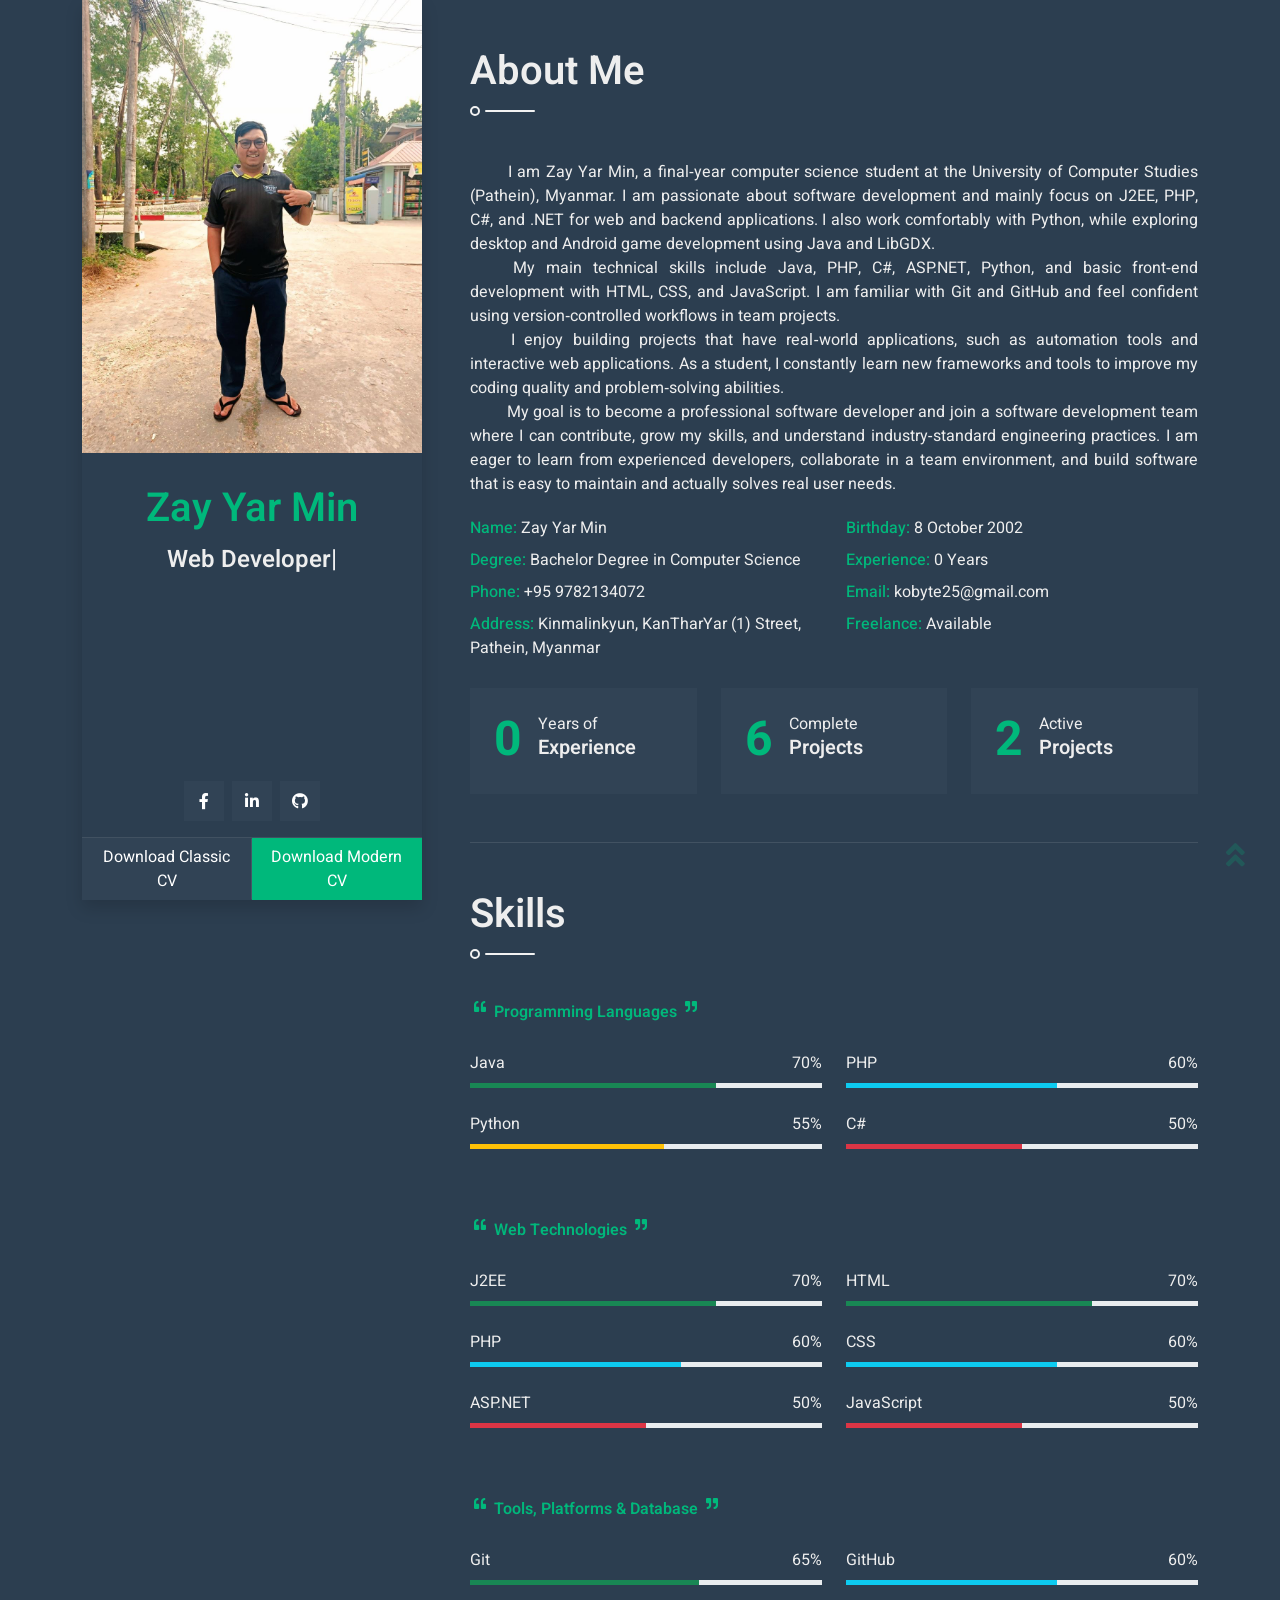
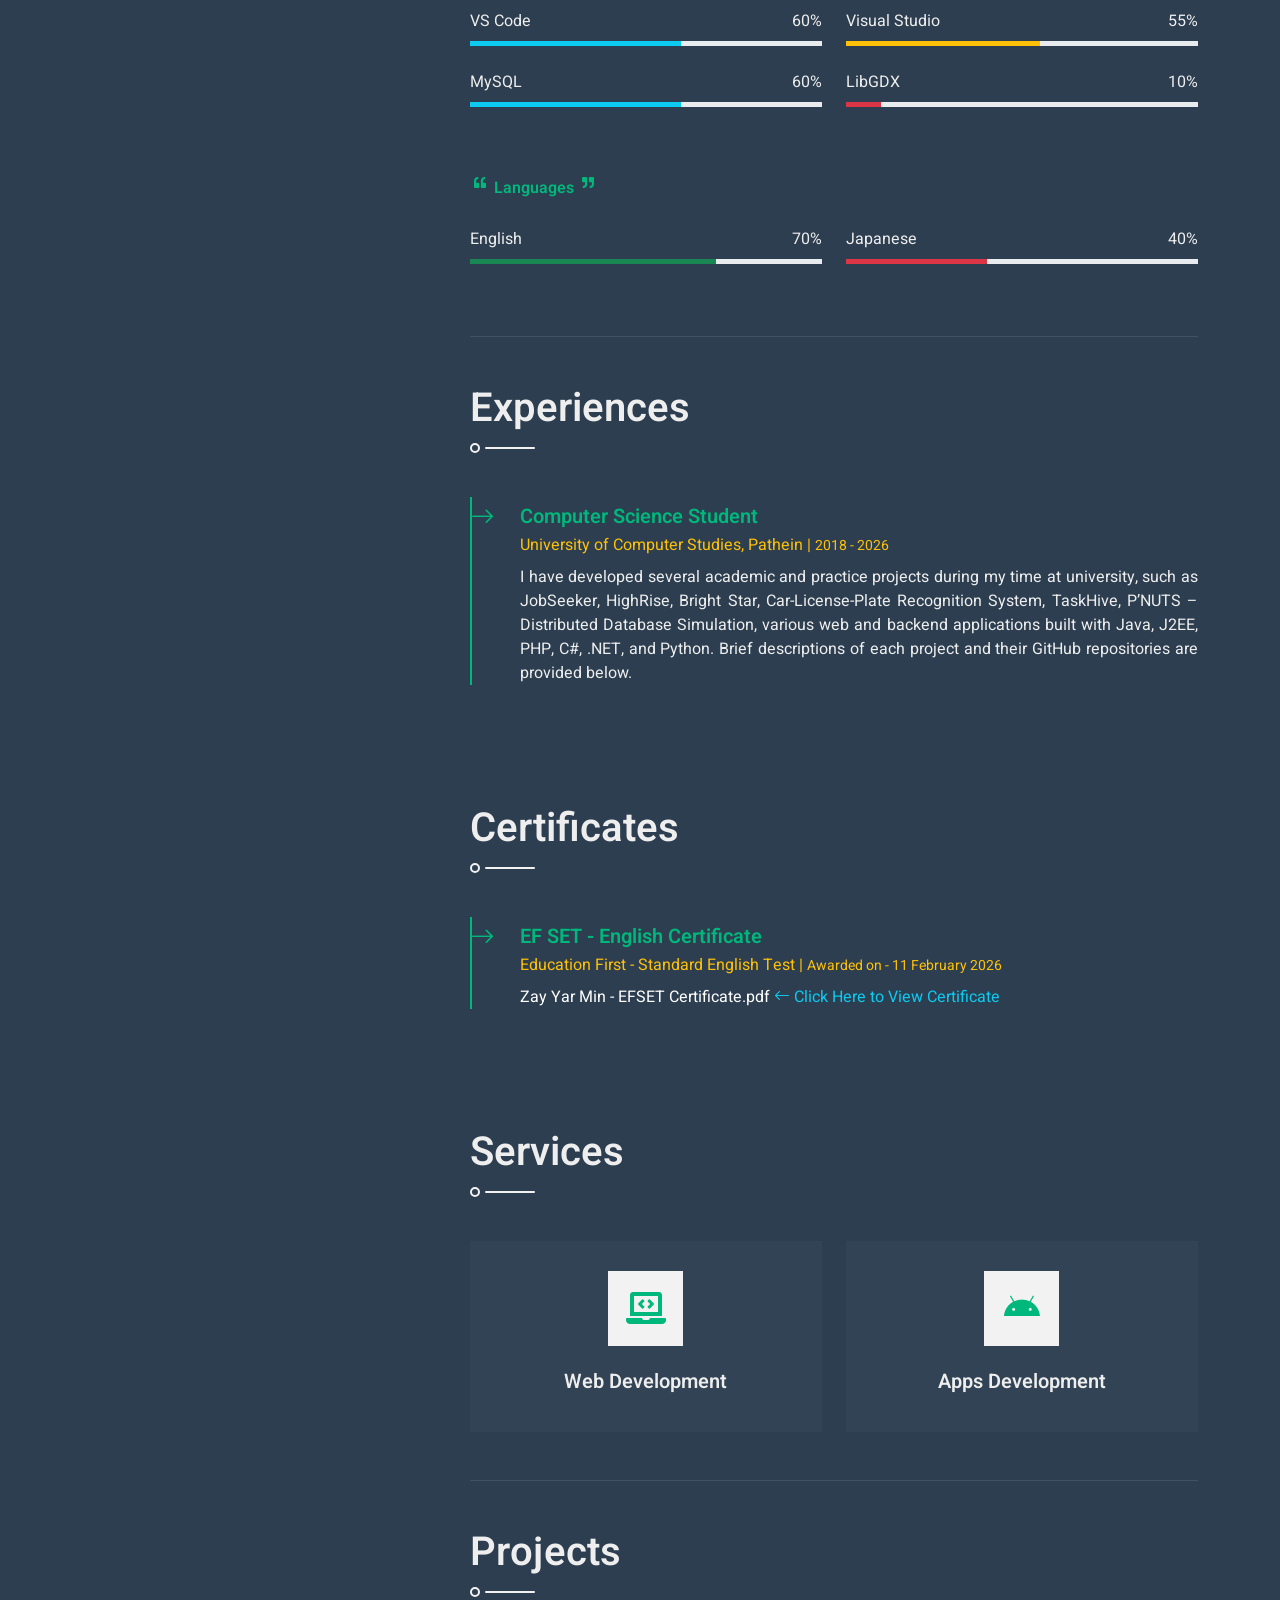
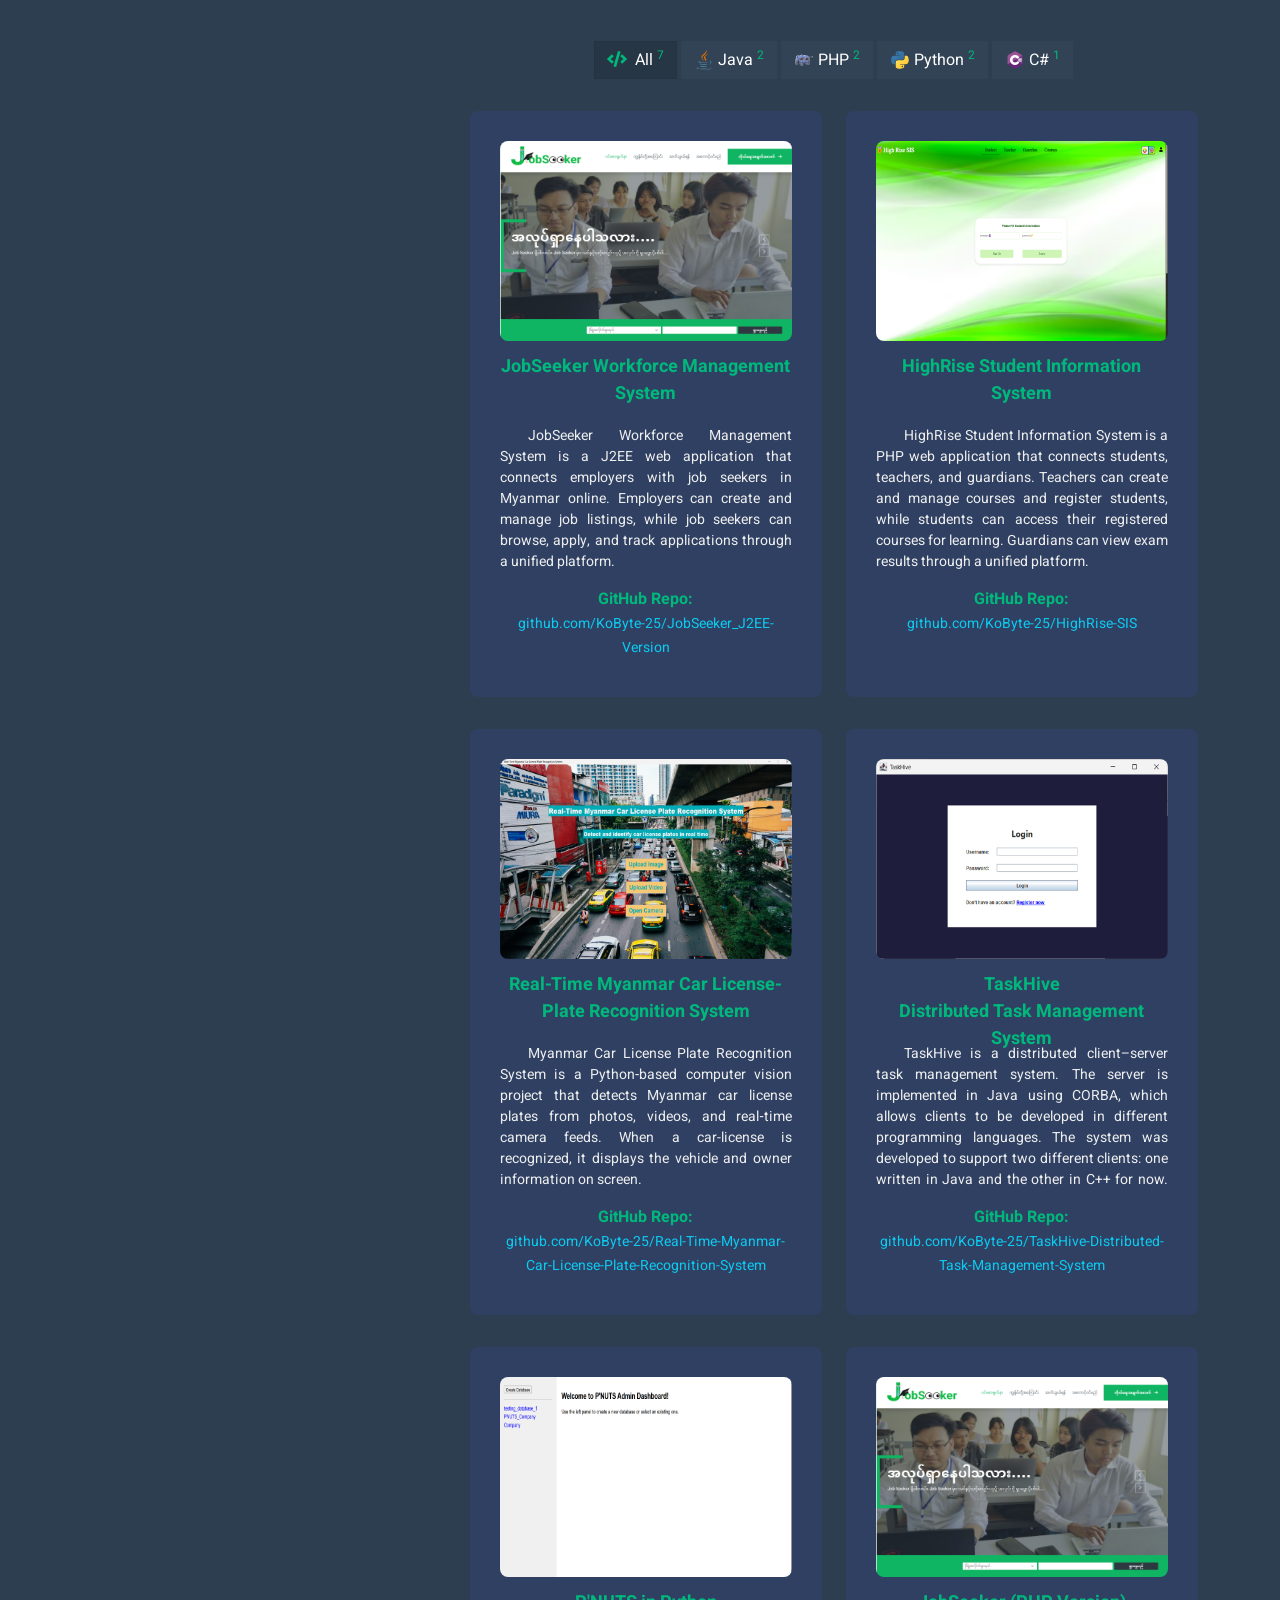
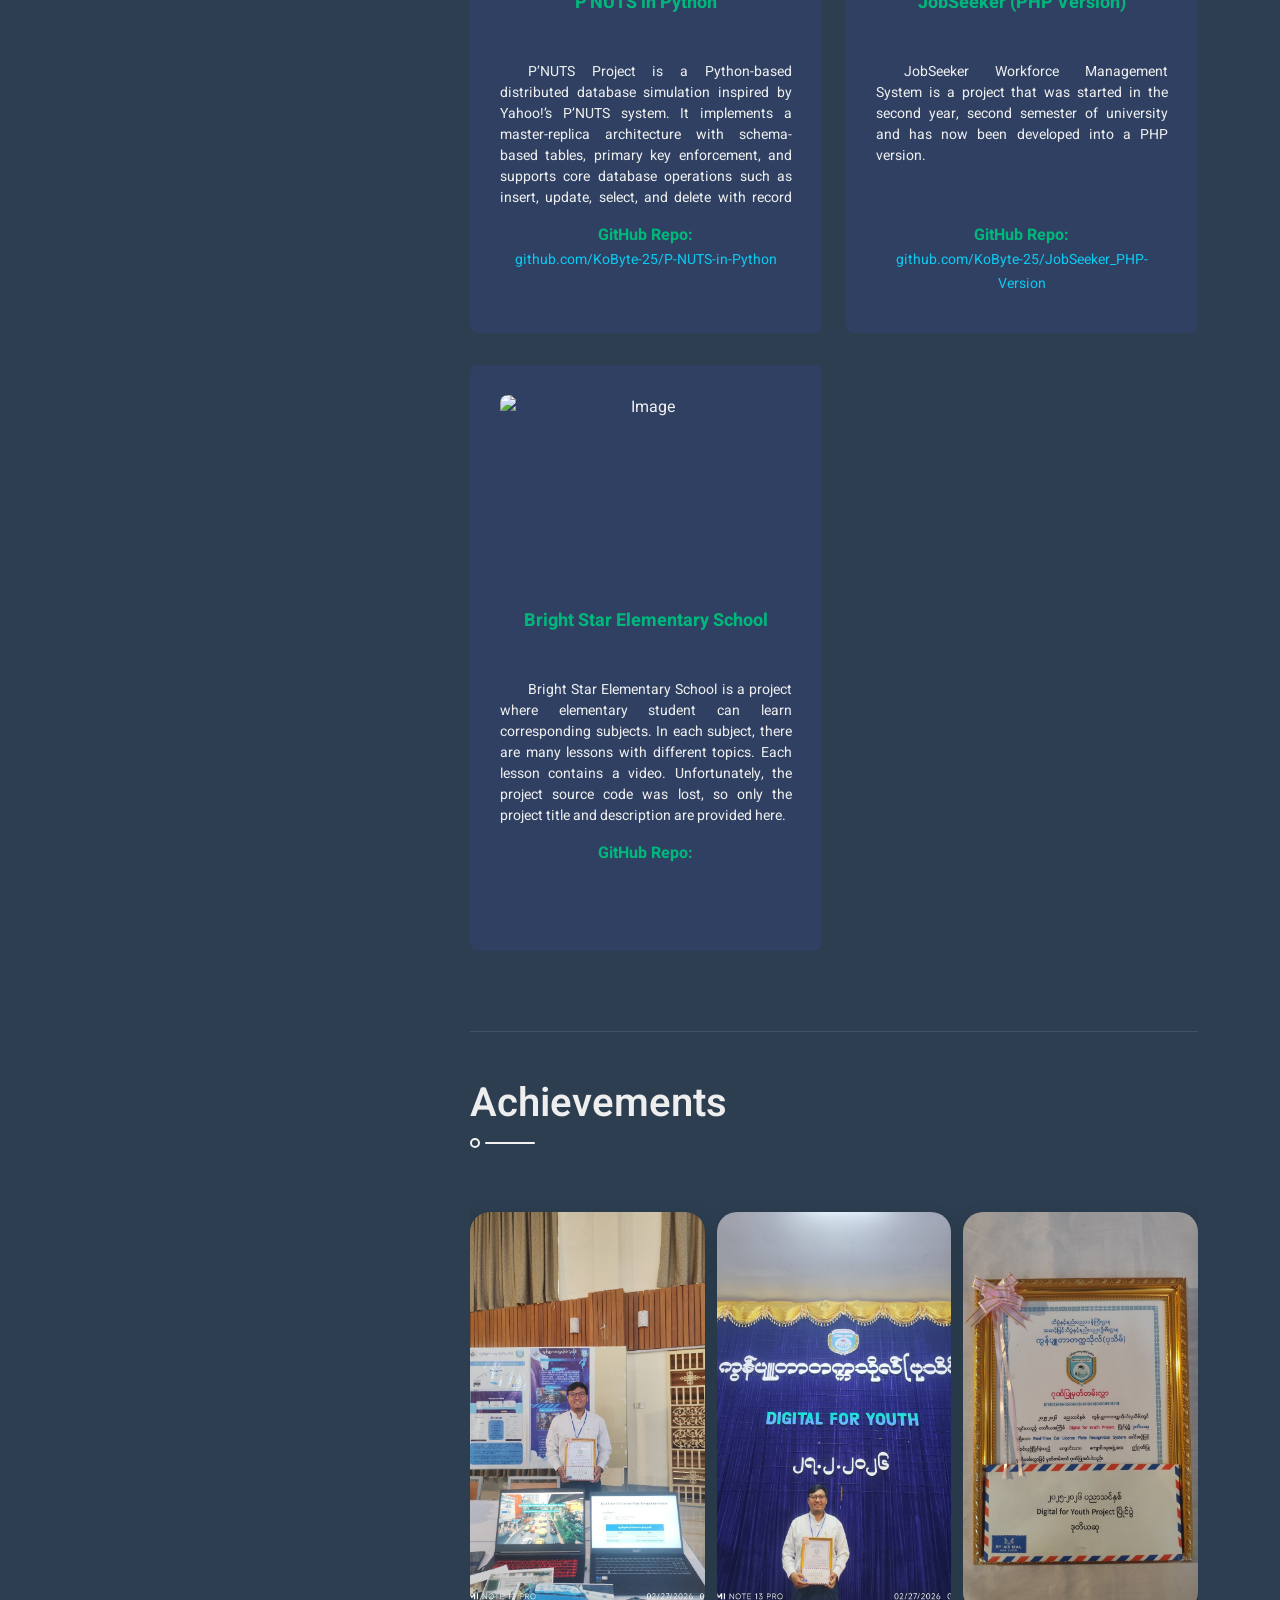
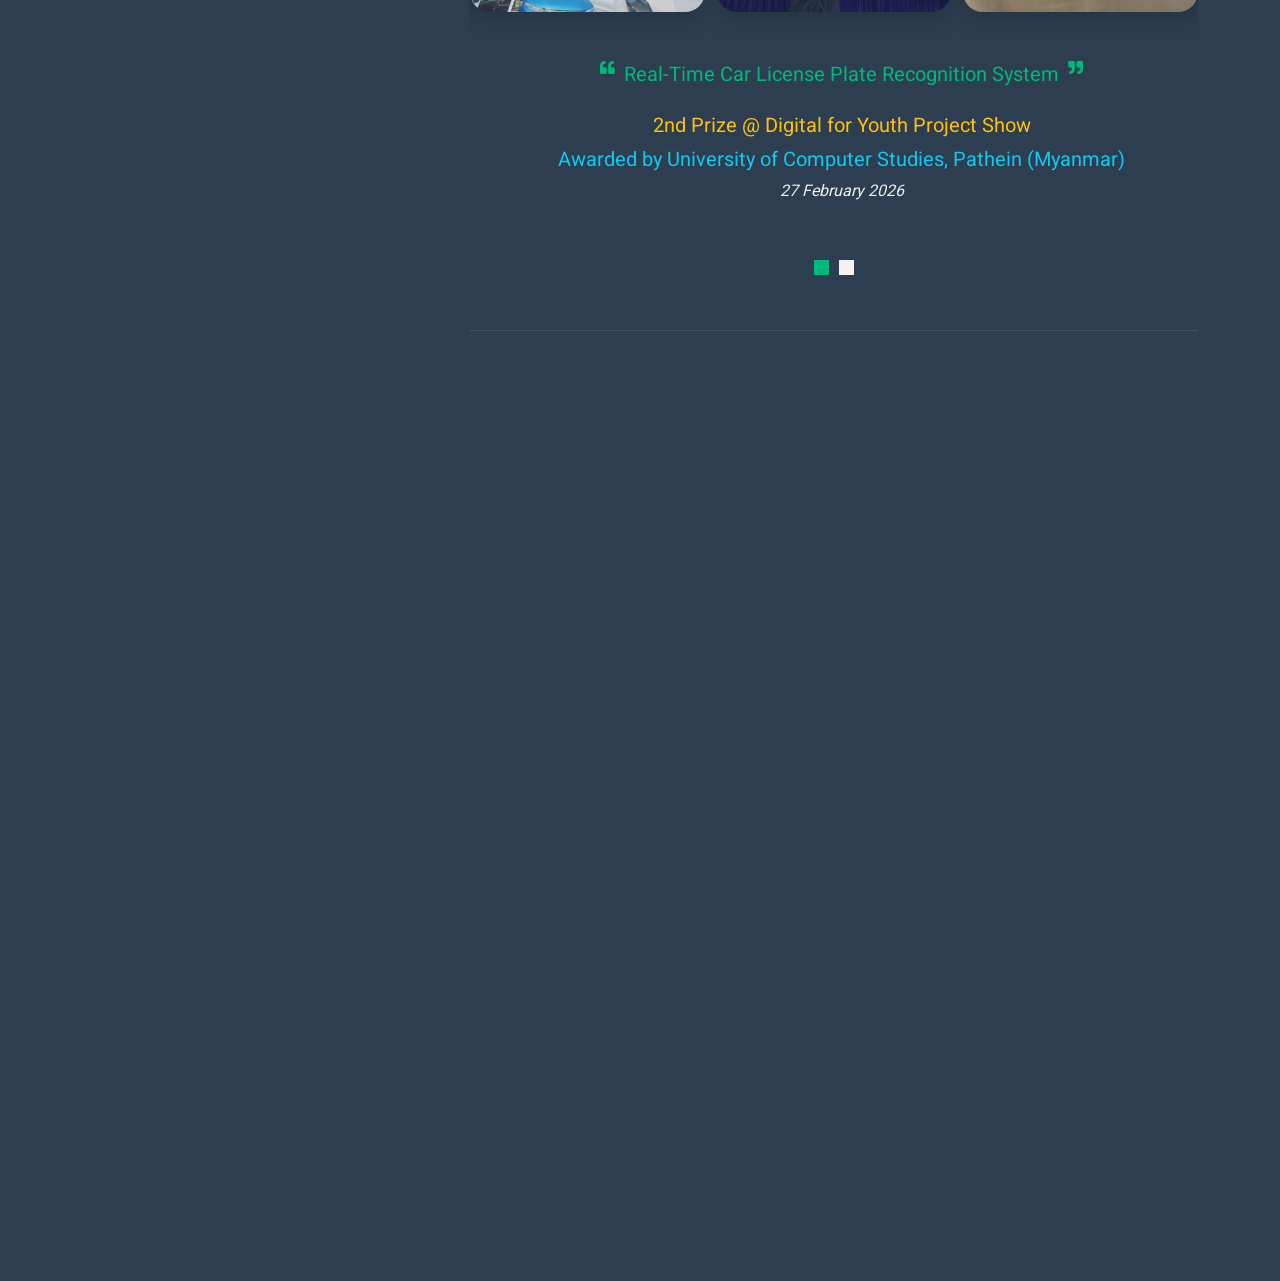
==== commit 3cbf8678: "style: adjusted achievements & footer style" ====
--- a/index.html
+++ b/index.html
@@ -767,7 +767,33 @@
                     <!-- Contact End -->
 
                     <!-- Footer Start -->
-                    <section class="wow fadeIn" data-wow-delay="0.1s">
+                    <section class="wow fadeIn custom-footer-pc" data-wow-delay="0.1s">
+                        <div class="bg-secondary text-light text-center p-5">
+                            <div class="d-flex justify-content-center mb-4">
+                                <a class="btn btn-dark btn-square mx-1" href="https://www.facebook.com/share/1CQRUUiwof/"><i class="fab fa-facebook-f"></i></a>
+                                <a class="btn btn-dark btn-square mx-1" href="https://www.linkedin.com/in/zay-yar-min-ko-byte-2383423b0"><i class="fab fa-linkedin-in"></i></a>
+                                <a class="btn btn-dark btn-square mx-1" href="https://github.com/KoByte-25"><i class="fab fa-github"></i></a>
+                            </div>
+                            <div class="d-flex justify-content-center mb-3">
+                                <a class="text-light px-3 border-end" href="#">About Me</a>
+                                <a class="text-light px-3 border-end" href="#skillsSection">Skills</a>
+                                <a class="text-light px-3 border-end" href="#experiencesSection">Experiences</a>
+                                <a class="text-light px-3 border-end" href="#certificatesSection">Certificates</a>
+                                <a class="text-light px-3 border-end" href="#servicesSection">Services</a>
+                                <a class="text-light px-3 border-end" href="#projectsSection">Projects</a>
+                                <a class="text-light px-3" href="#achievementsSection">Achievements</a>
+                            </div>
+							
+                            <!--/*** The author’s attribution link must remain intact in the template. ***/-->
+                            <!--/*** If you wish to remove this credit link, please purchase the Pro Version . ***/-->
+                            <p class="m-0">&copy; All Rights Reserved. Designed by <a href="https://htmlcodex.com">HTML Codex</a></p>
+                            Developed By <a class="border-bottom" href="https://www.facebook.com/share/1CQRUUiwof/">Ko Byte</a>
+
+                        </div>
+                    </section>
+                    <!-- Footer End -->
+                     <!-- Footer Start -->
+                    <section class="wow fadeIn custom-footer-mobile" data-wow-delay="0.1s">
                         <div class="bg-secondary text-light text-center p-5">
                             <div class="d-flex justify-content-center mb-4">
                                 <a class="btn btn-dark btn-square mx-1" href="https://www.facebook.com/share/1CQRUUiwof/"><i class="fab fa-facebook-f"></i></a>
--- a/css/myStyle.css
+++ b/css/myStyle.css
@@ -103,25 +103,45 @@
   transform: scale(1.08);
 }
 
+.custom-footer-mobile
+{
+  display: none;
+}
+
+.custom-footer-pc
+{
+  display: block;
+}
+
 /* Mobile responsive */
 @media (max-width: 768px) {
-  .img-flex {
-    gap: 15px;
-    padding: 15px;
-  }
-  
   .img-item {
     height: 350px;
+  }
+
+  .custom-footer-mobile
+  {
+    display: block;
+  }
+
+  .custom-footer-pc
+  {
+    display: none;
   }
 }
 
 @media (max-width: 480px) {
-  .img-flex {
-    flex-direction: column;
-    gap: 20px;
+  .img-item {
+    height: 250px;
   }
-  
-  .img-item {
-    height: 300px;
+
+  .custom-footer-mobile
+  {
+    display: block;
+  }
+
+  .custom-footer-pc
+  {
+    display: none;
   }
 }
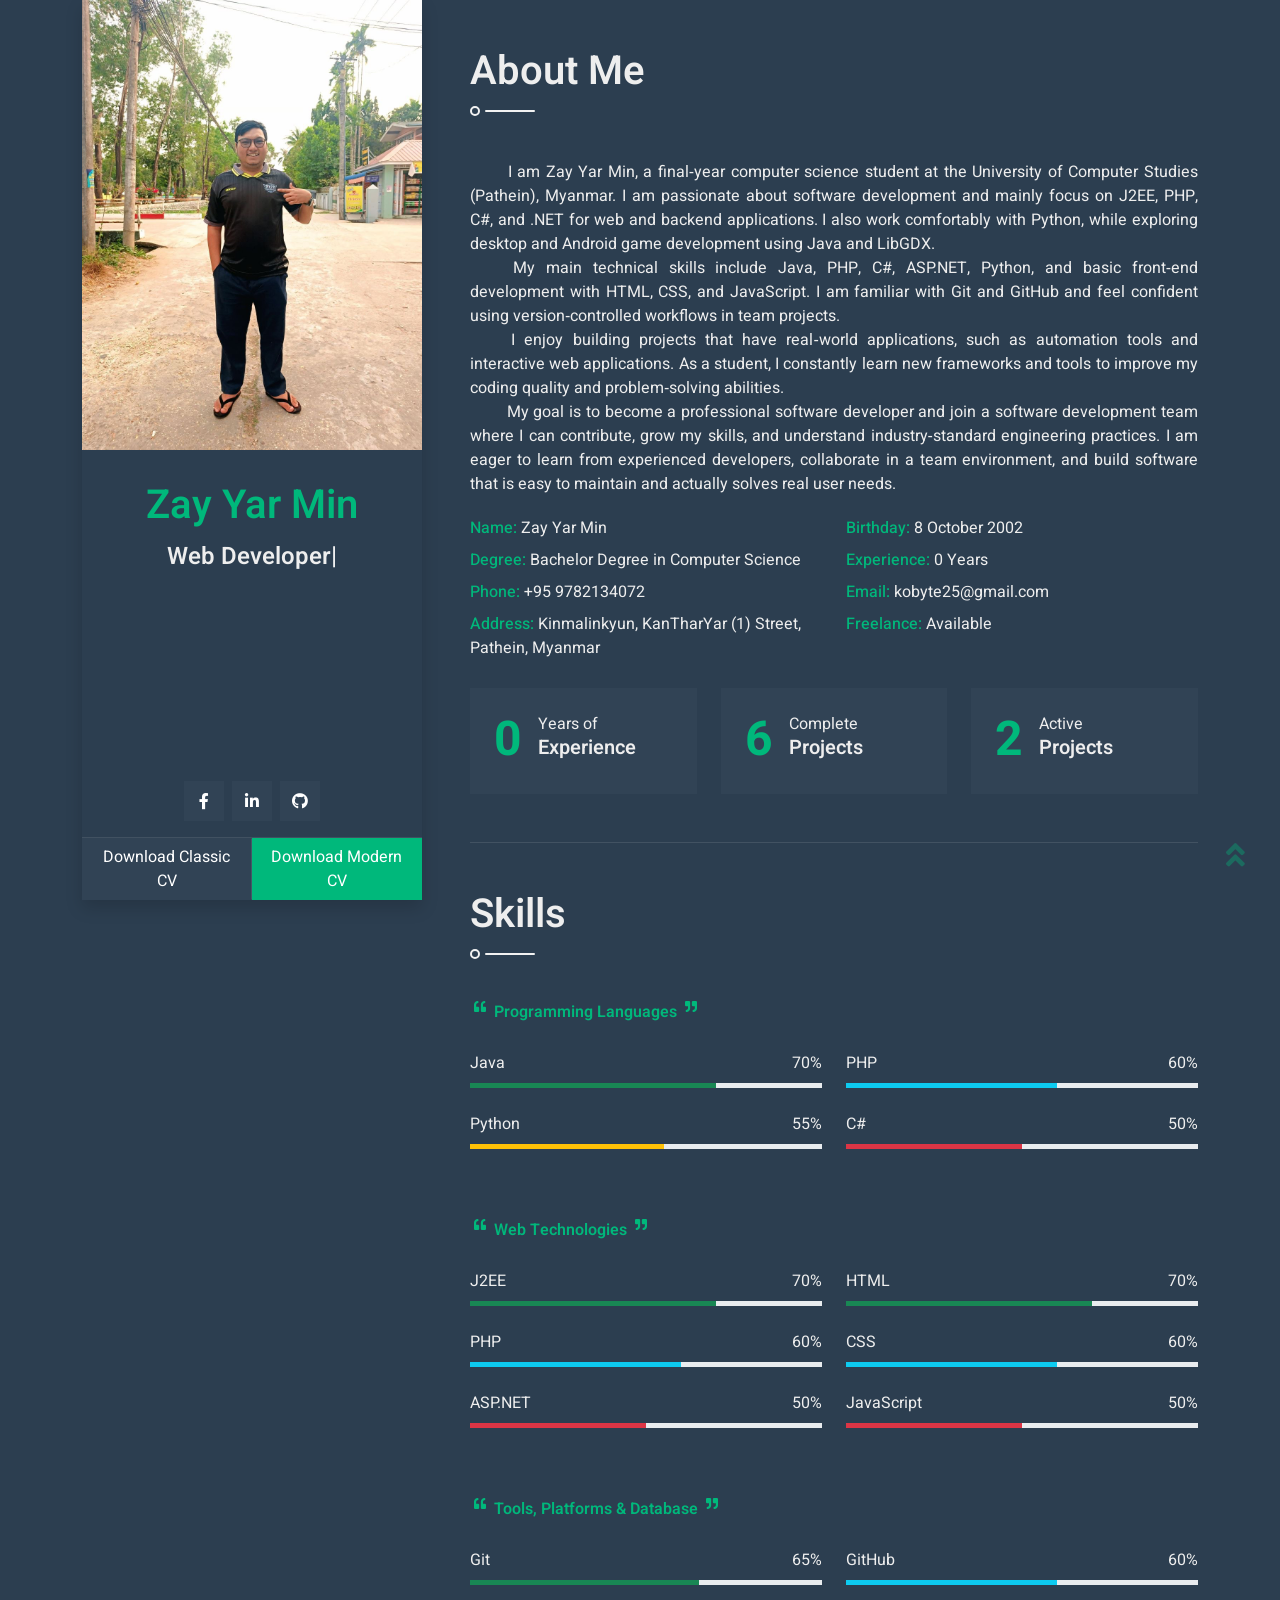
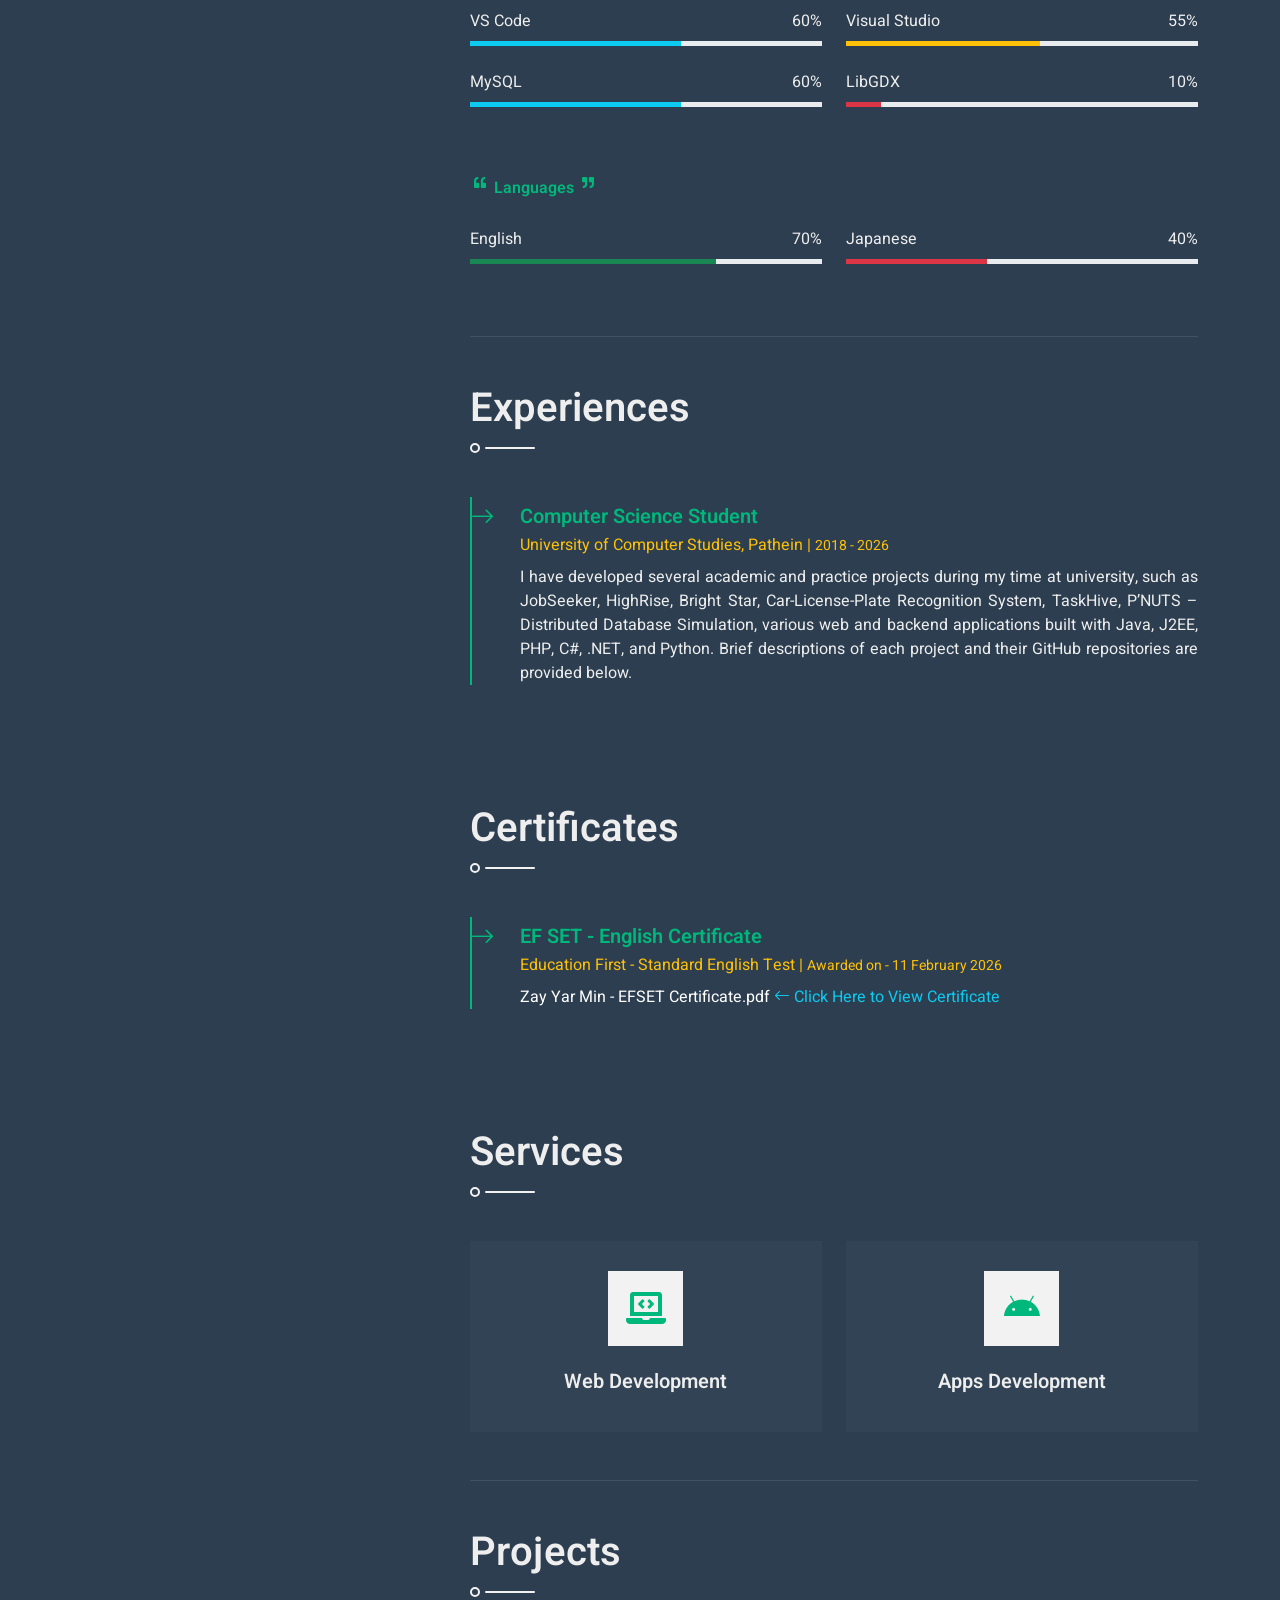
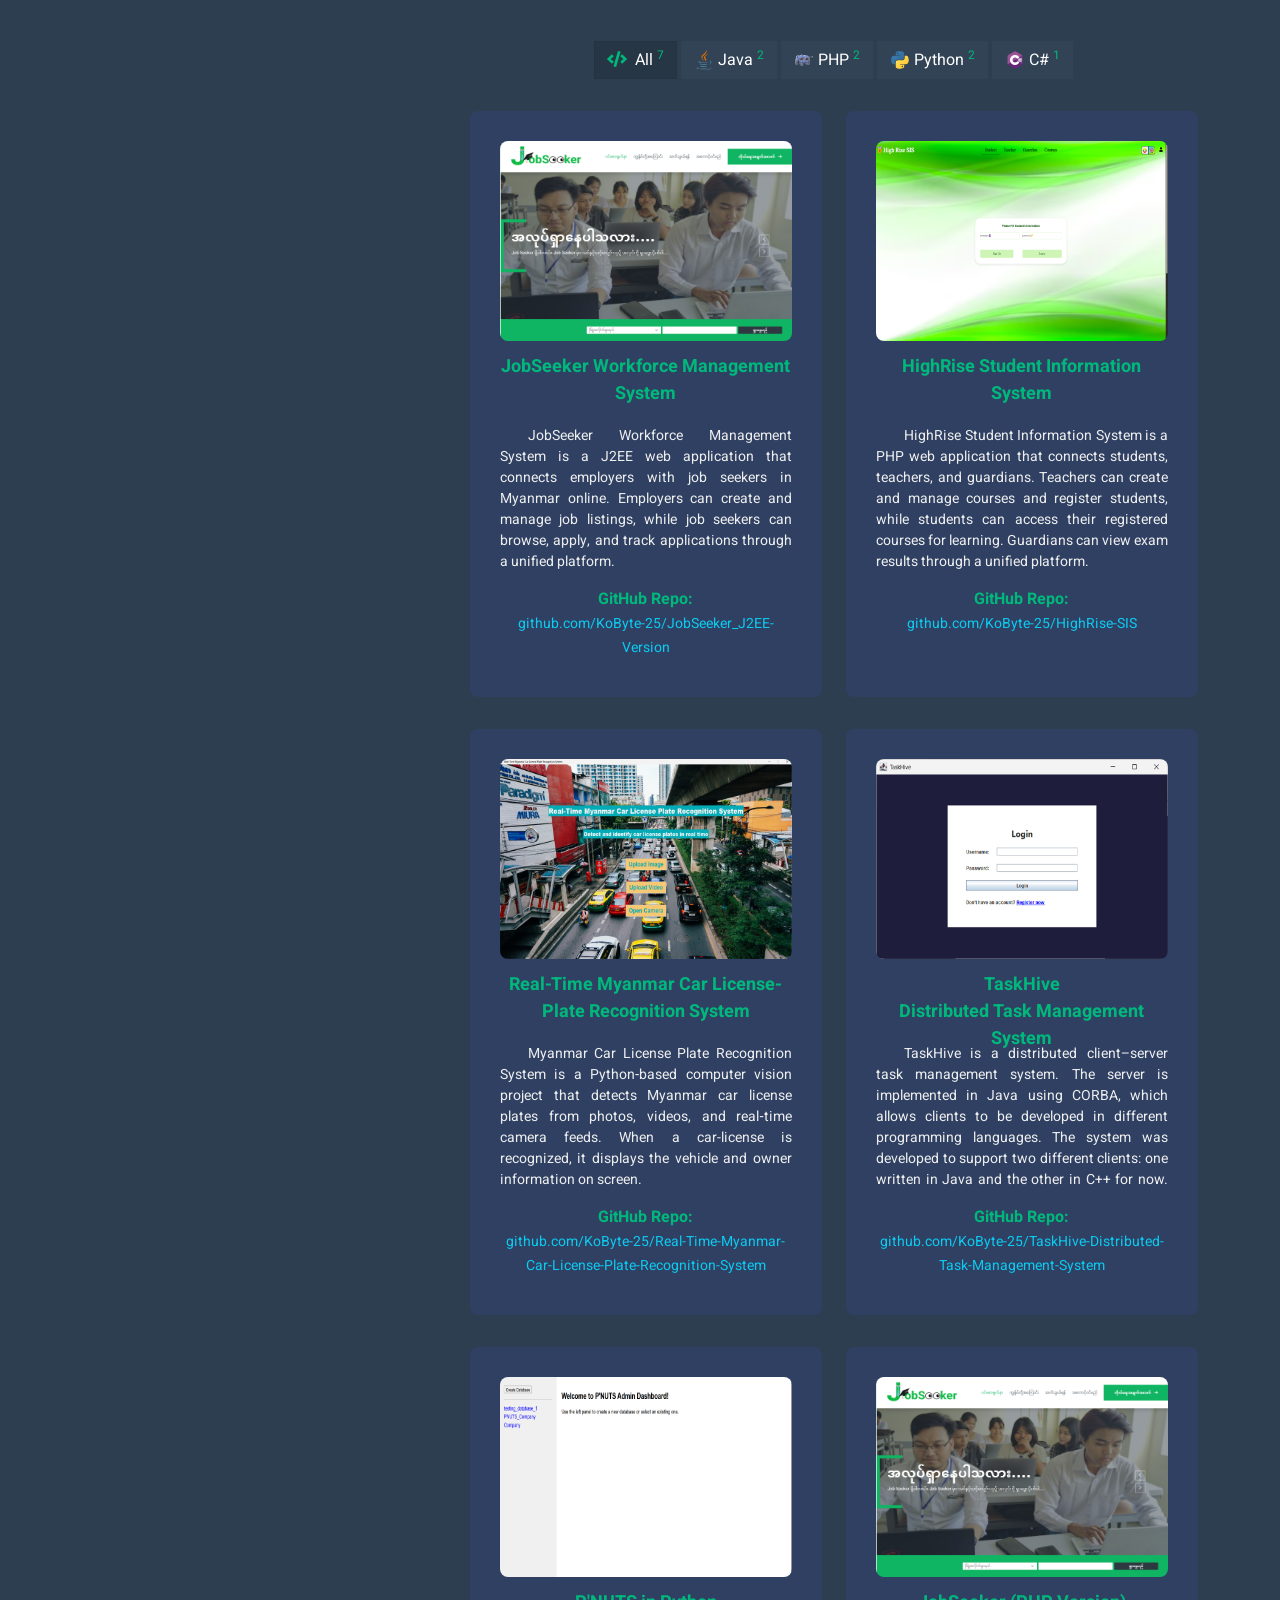
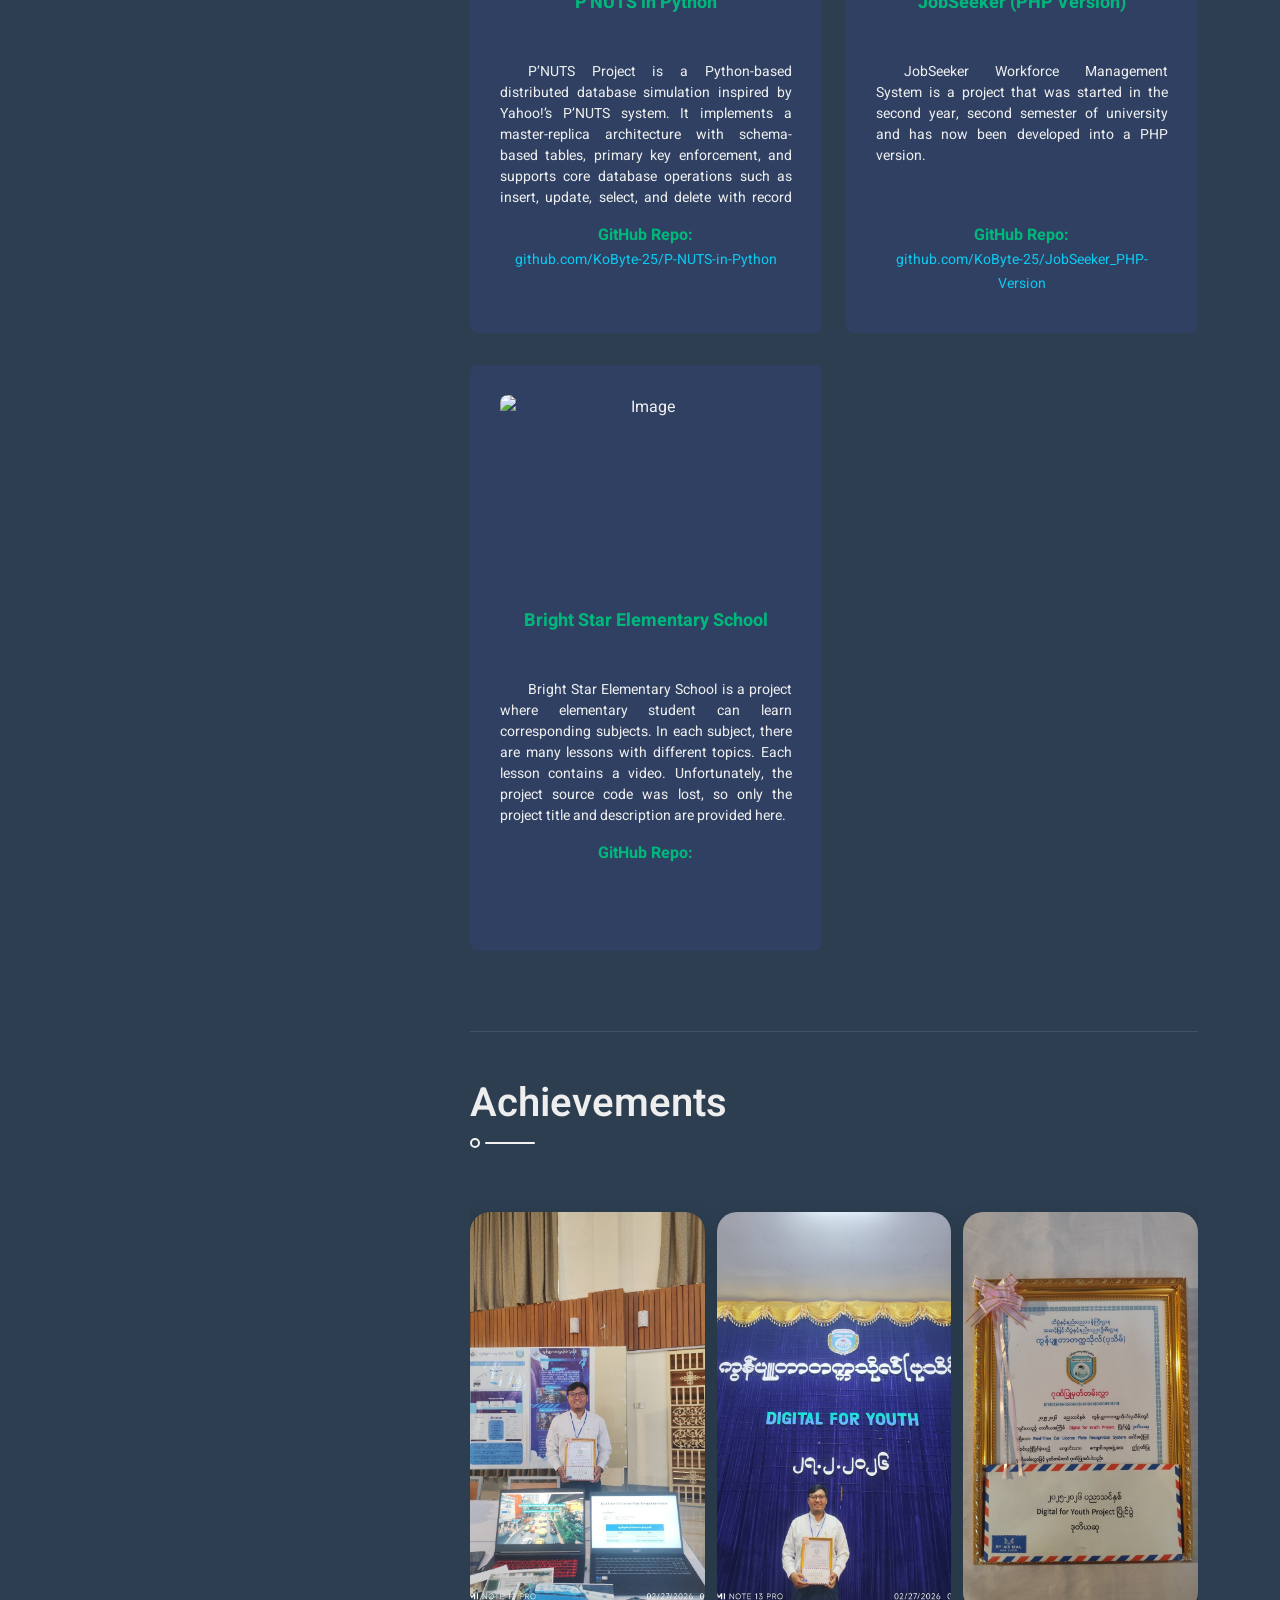
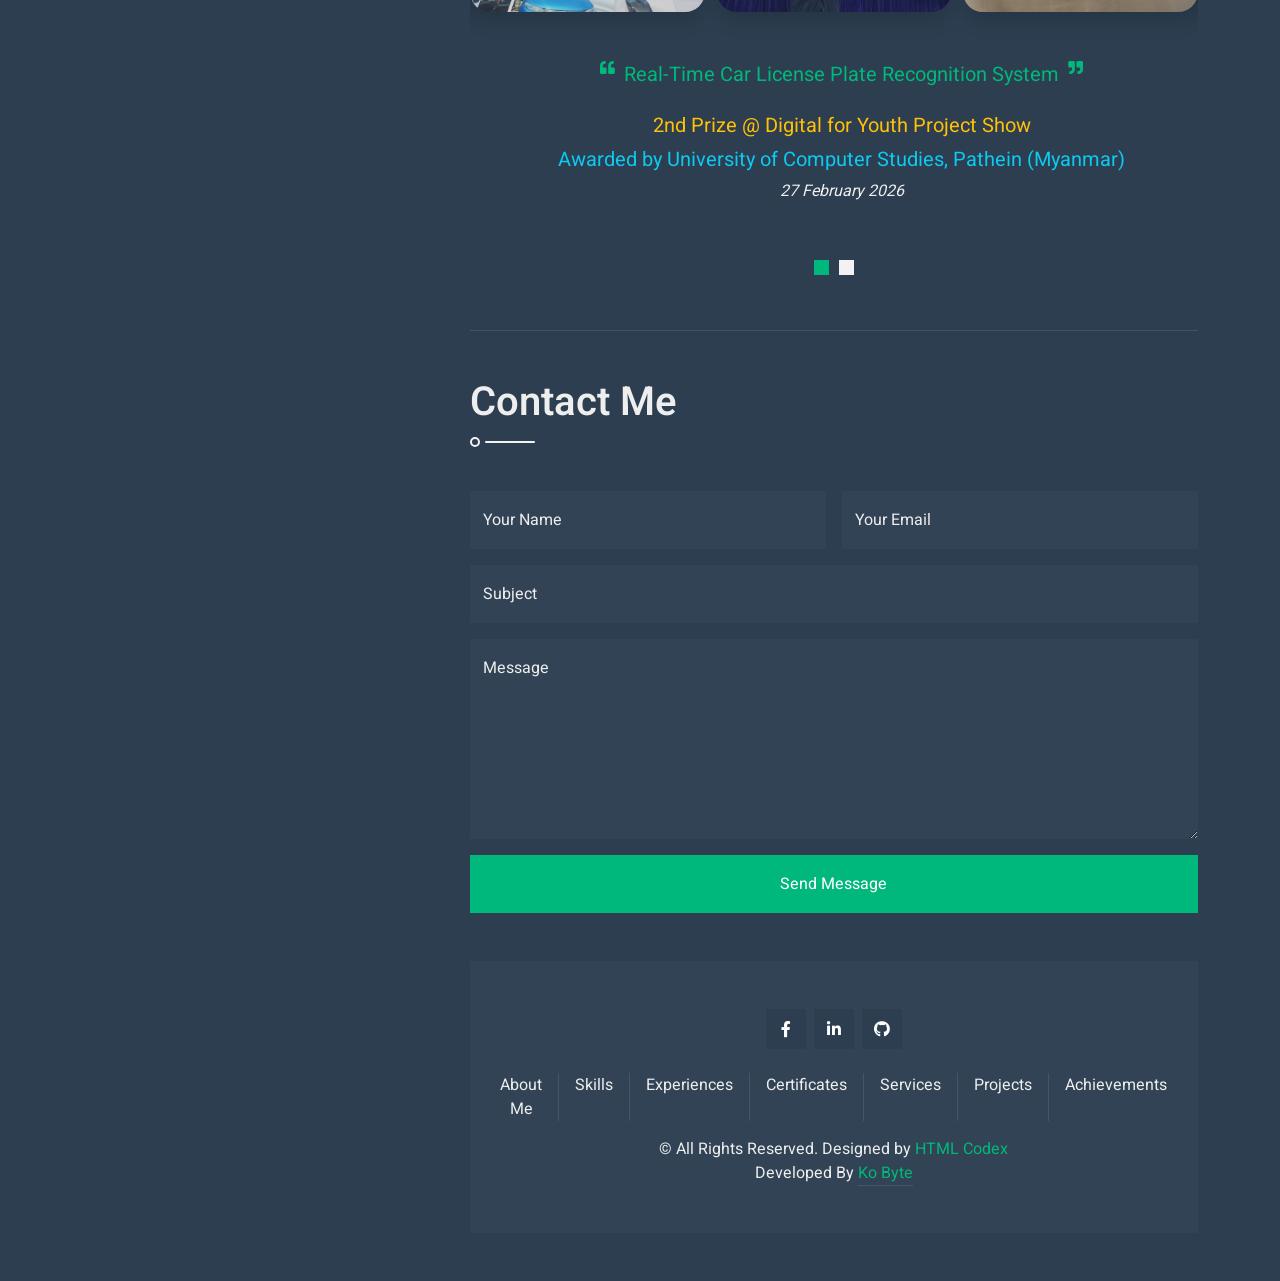
==== commit 37f7d021: "style: adjusted profile image style" ====
--- a/index.html
+++ b/index.html
@@ -54,7 +54,7 @@
             <div class="row g-5">
                 <div class="col-lg-4 sticky-lg-top vh-100">
                     <div class="d-flex flex-column h-100 text-center overflow-auto shadow">
-                        <img class="w-100 img-fluid mb-4" src="./img/profiles/zym.jpg" alt="Image">
+                        <img class="w-100 img-fluid mb-4" src="./img/profiles/zym.jpg" alt="Image" style="height: 450px;">
                         <h1 class="text-primary mt-2">Zay Yar Min</h1>
                         <div class="mb-4" style="height: 22px;">
                             <h4 class="typed-text-output d-inline-block text-light"></h4>
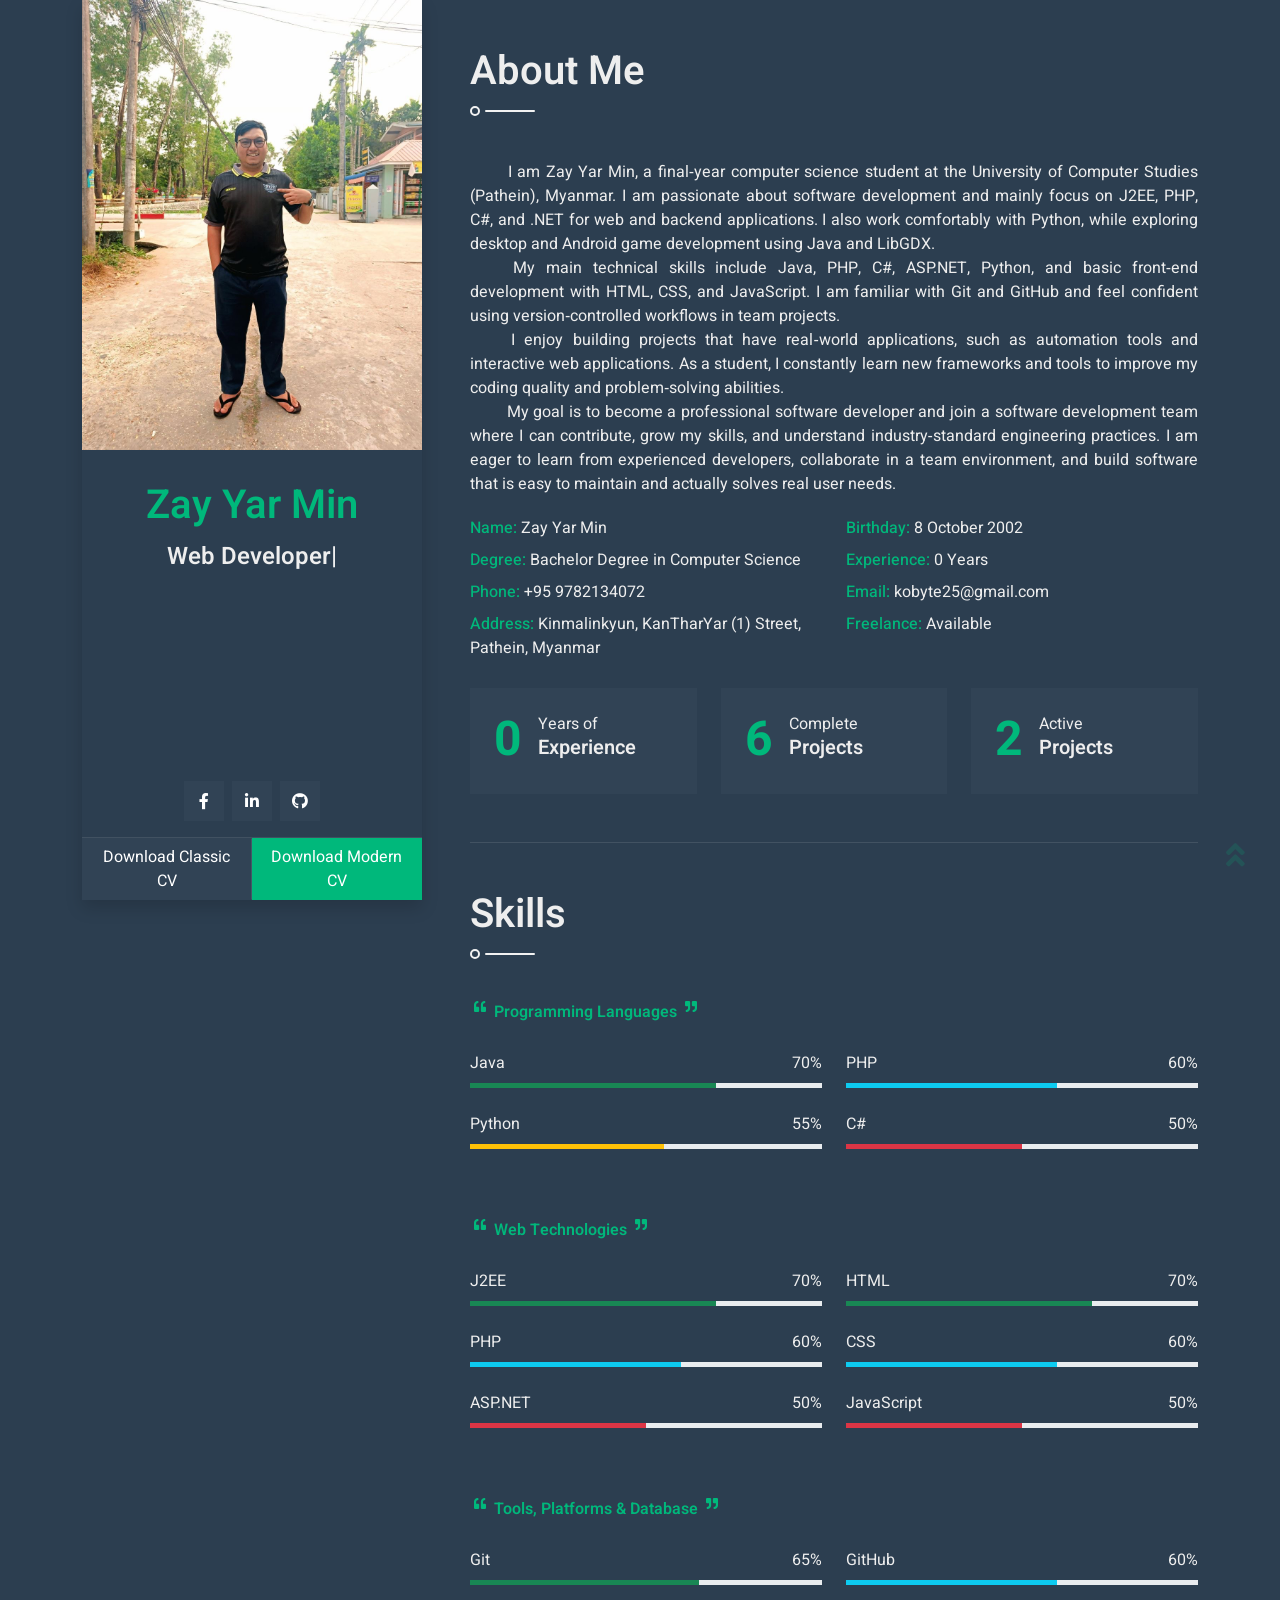
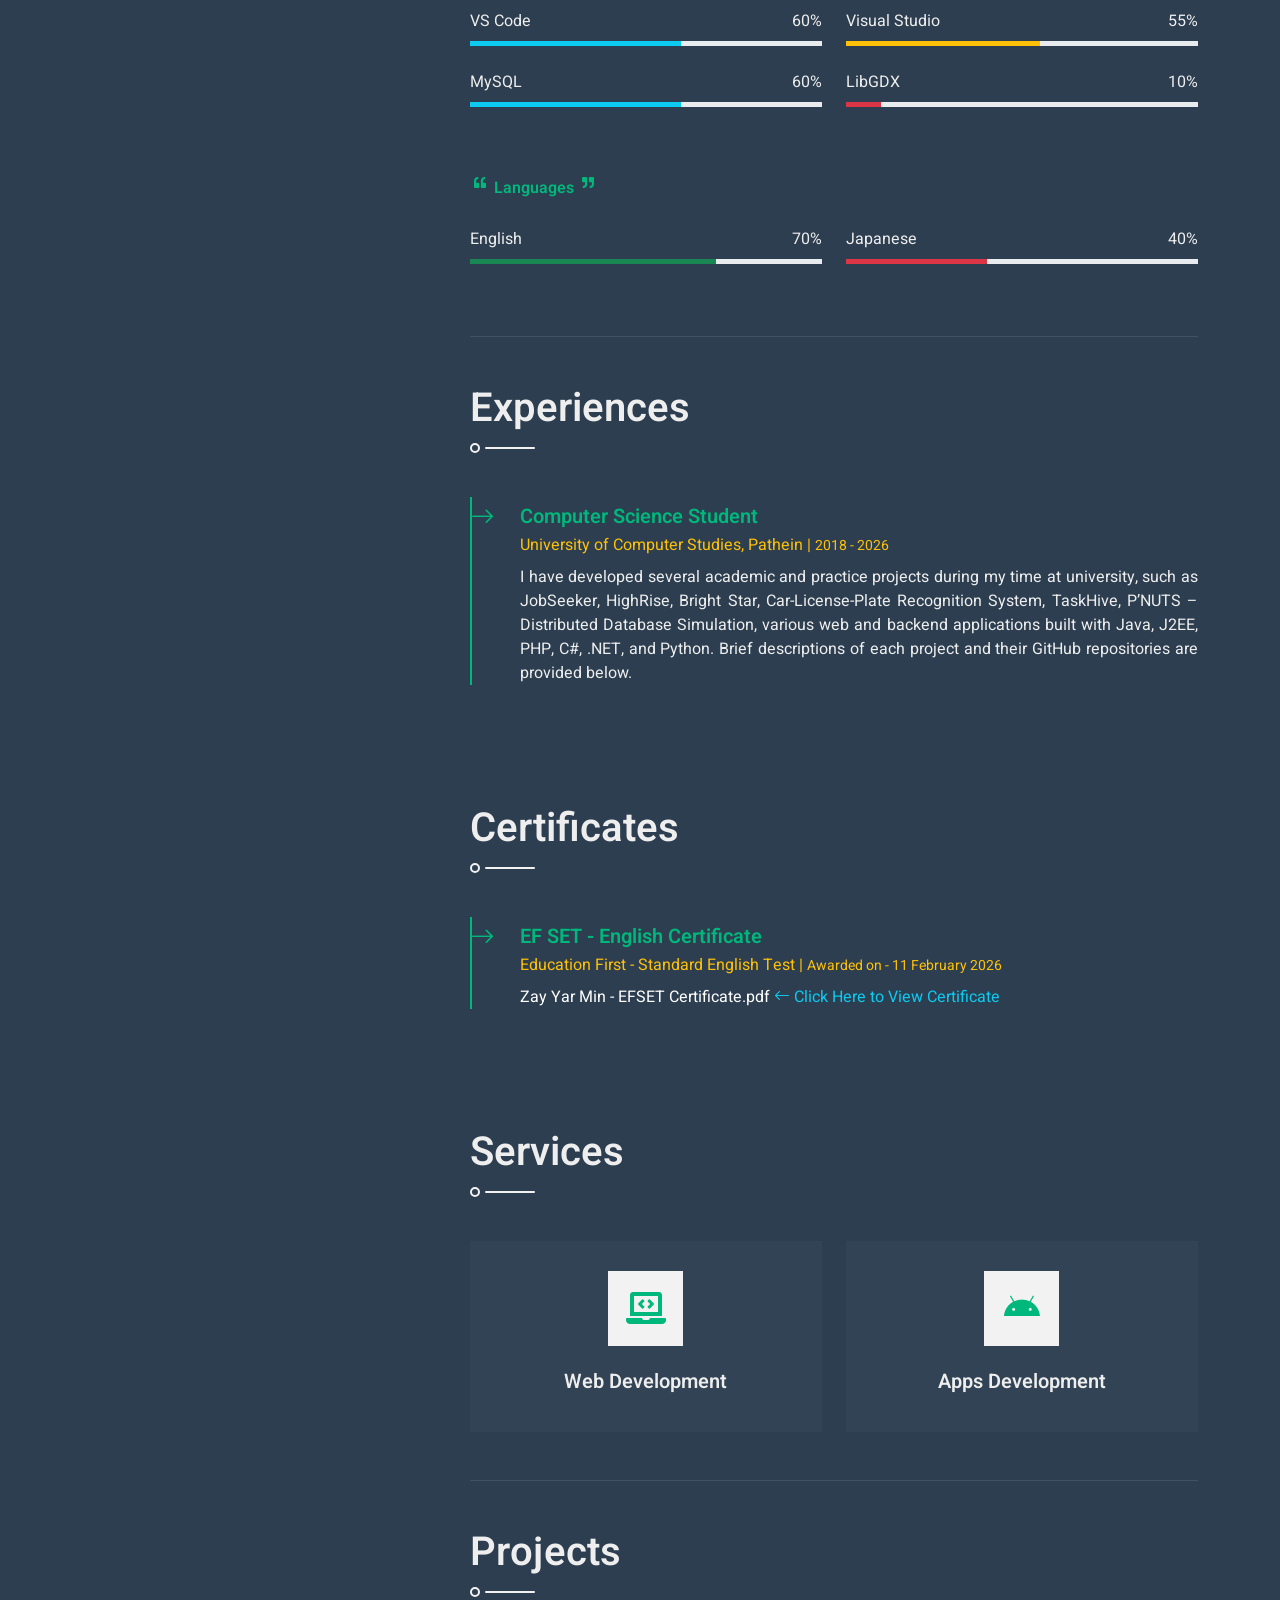
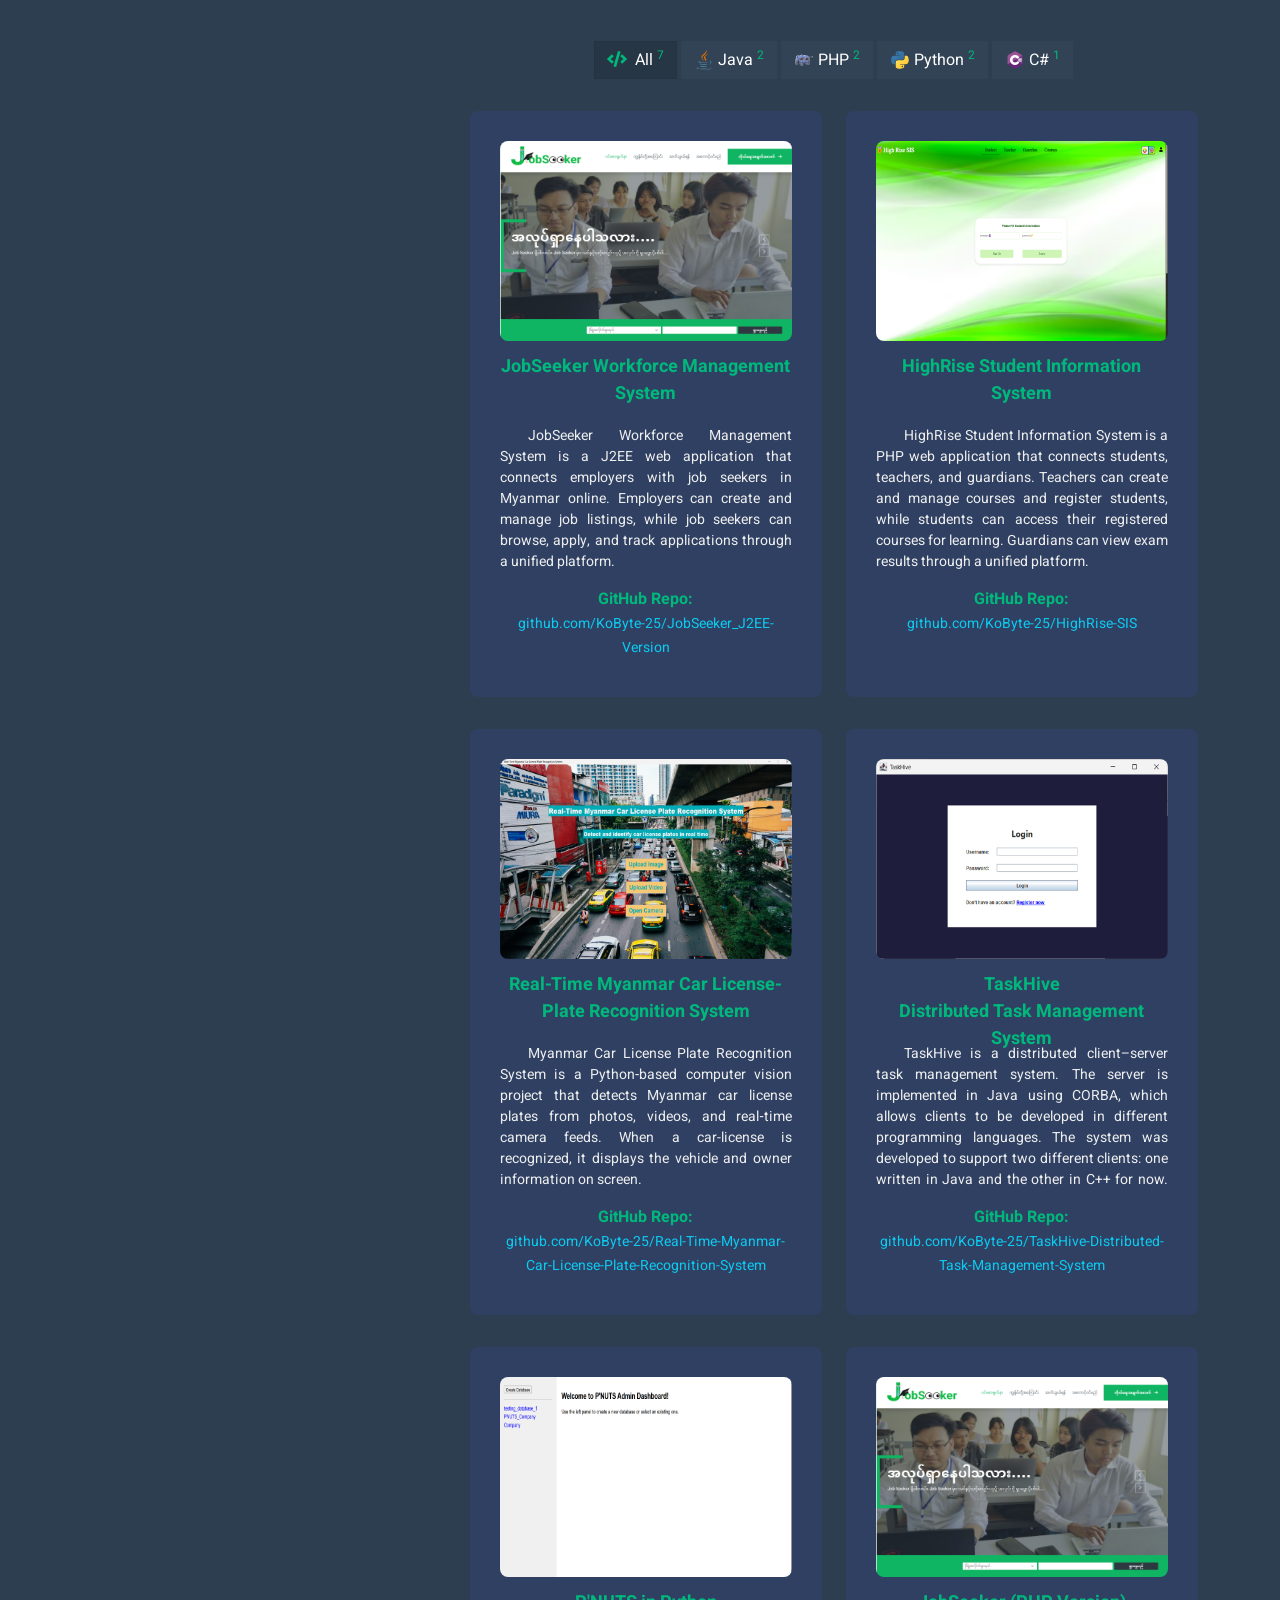
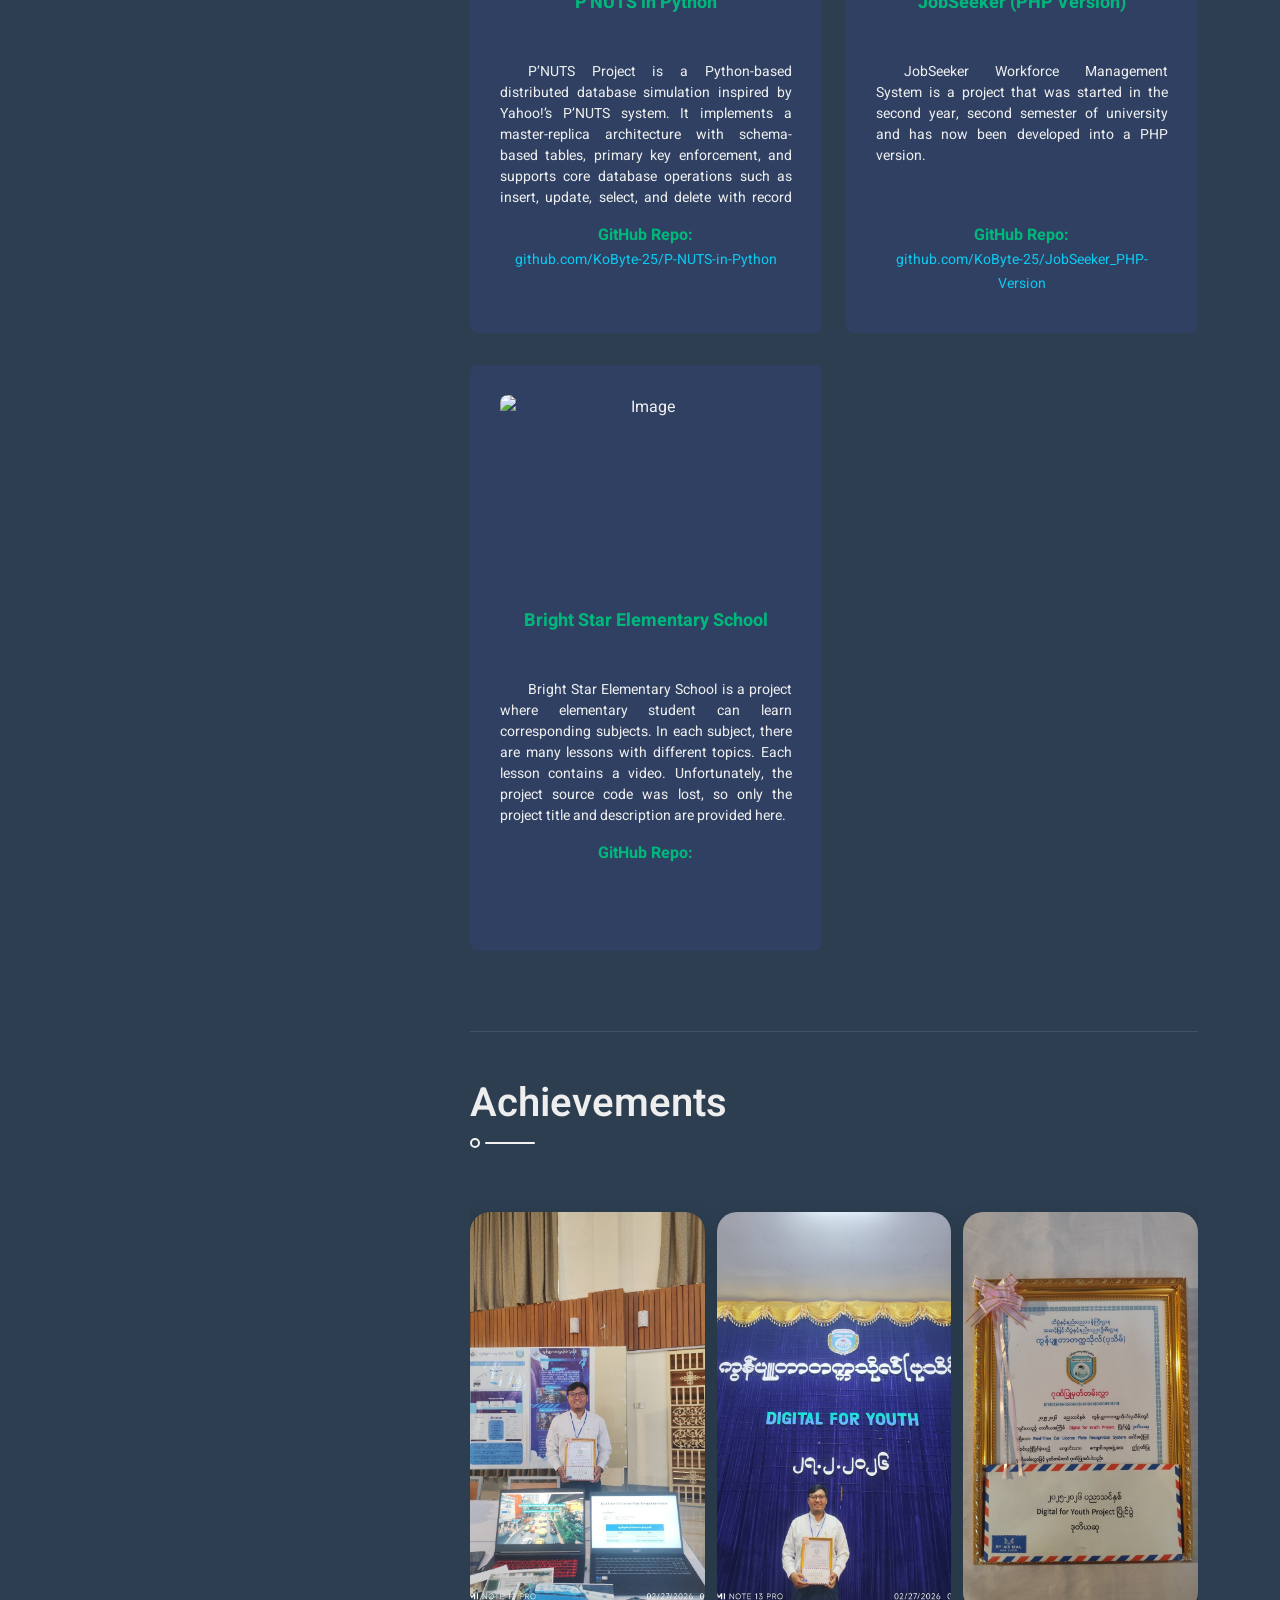
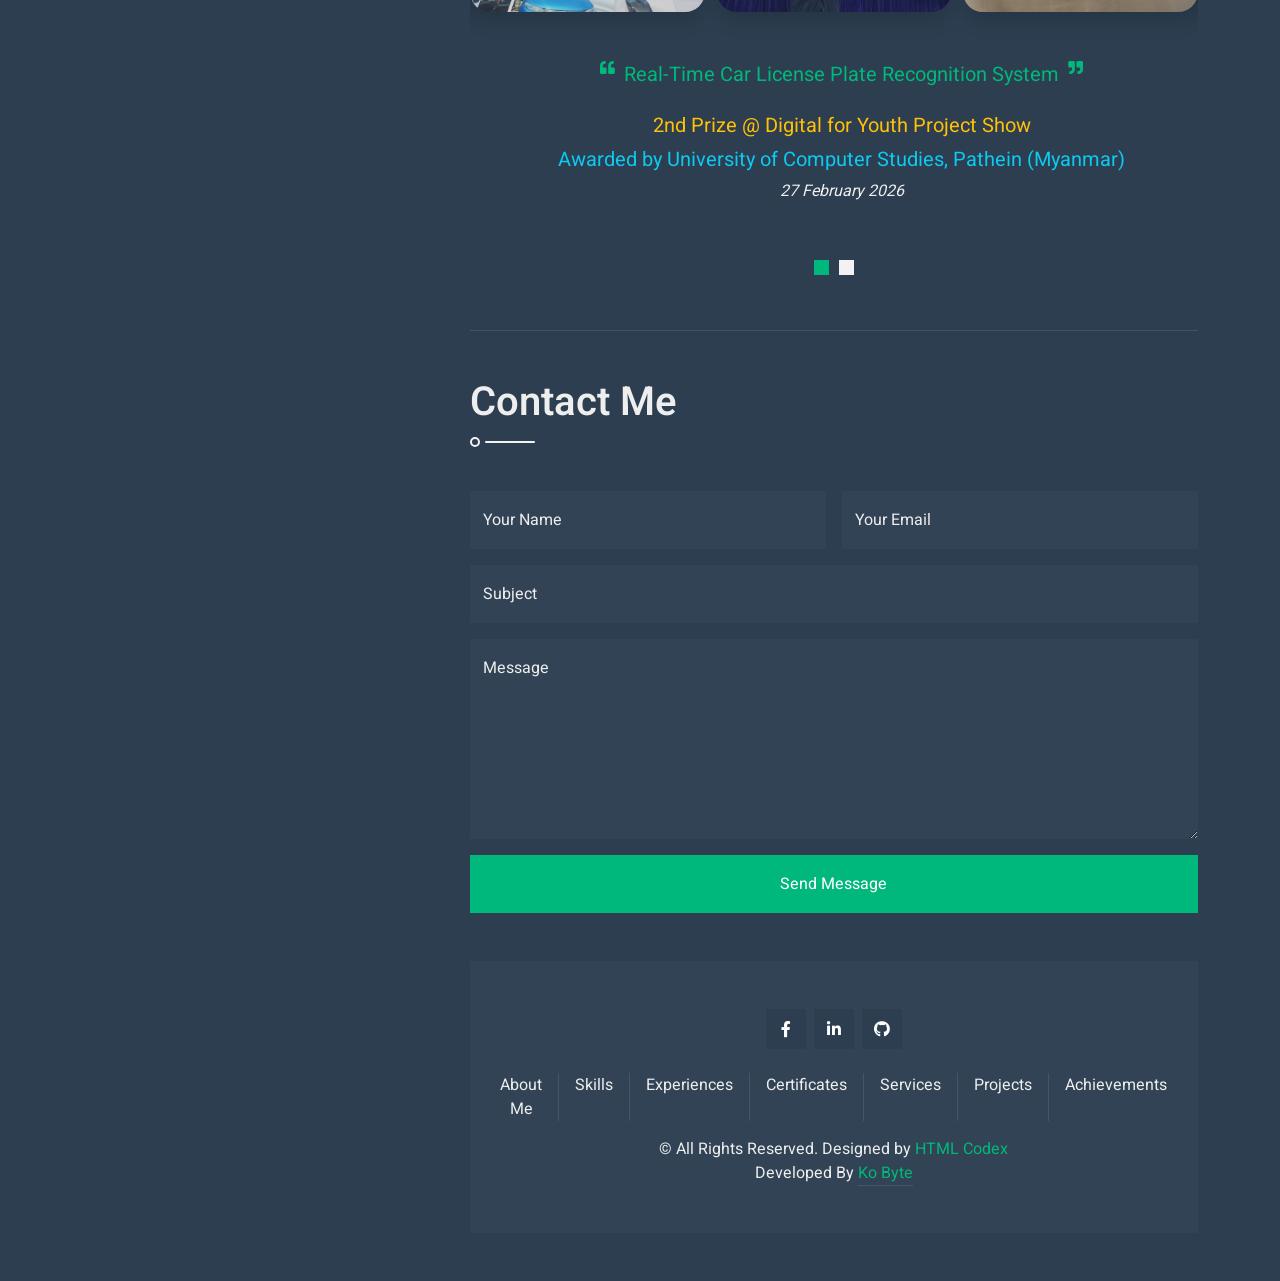
==== commit dc43f132: "Update index.html" ====
--- a/index.html
+++ b/index.html
@@ -4,8 +4,8 @@
         <met#aeb3b8et="utf-8">
         <title>Portfolio - Zay Yar Min </title>
         <meta content="width=device-width, initial-scale=1.0" name="viewport">
-        <meta content="Free Website Template" name="keywords">
-        <meta content="Free Website Template" name="description">
+        <meta content="Zay Yar Min, Ko Byte, Zay Yar Min's Portfolio, Ko Byte's Portfolio, Portfolio, Web-Developer, Back-end Developer, Java Developer, PHP Developer, C# Developer" name="keywords">
+        <meta content="Zay Yar Min (Ko Byte) - Web Developer specializing in J2EE, PHP, C# ASP.NET, web applications, and back-end development. Final-year Computer Science student showcasing projects and skills" name="description">
 
         <!-- Favicon -->
         <link href="./img/favicon.ico" rel="icon">
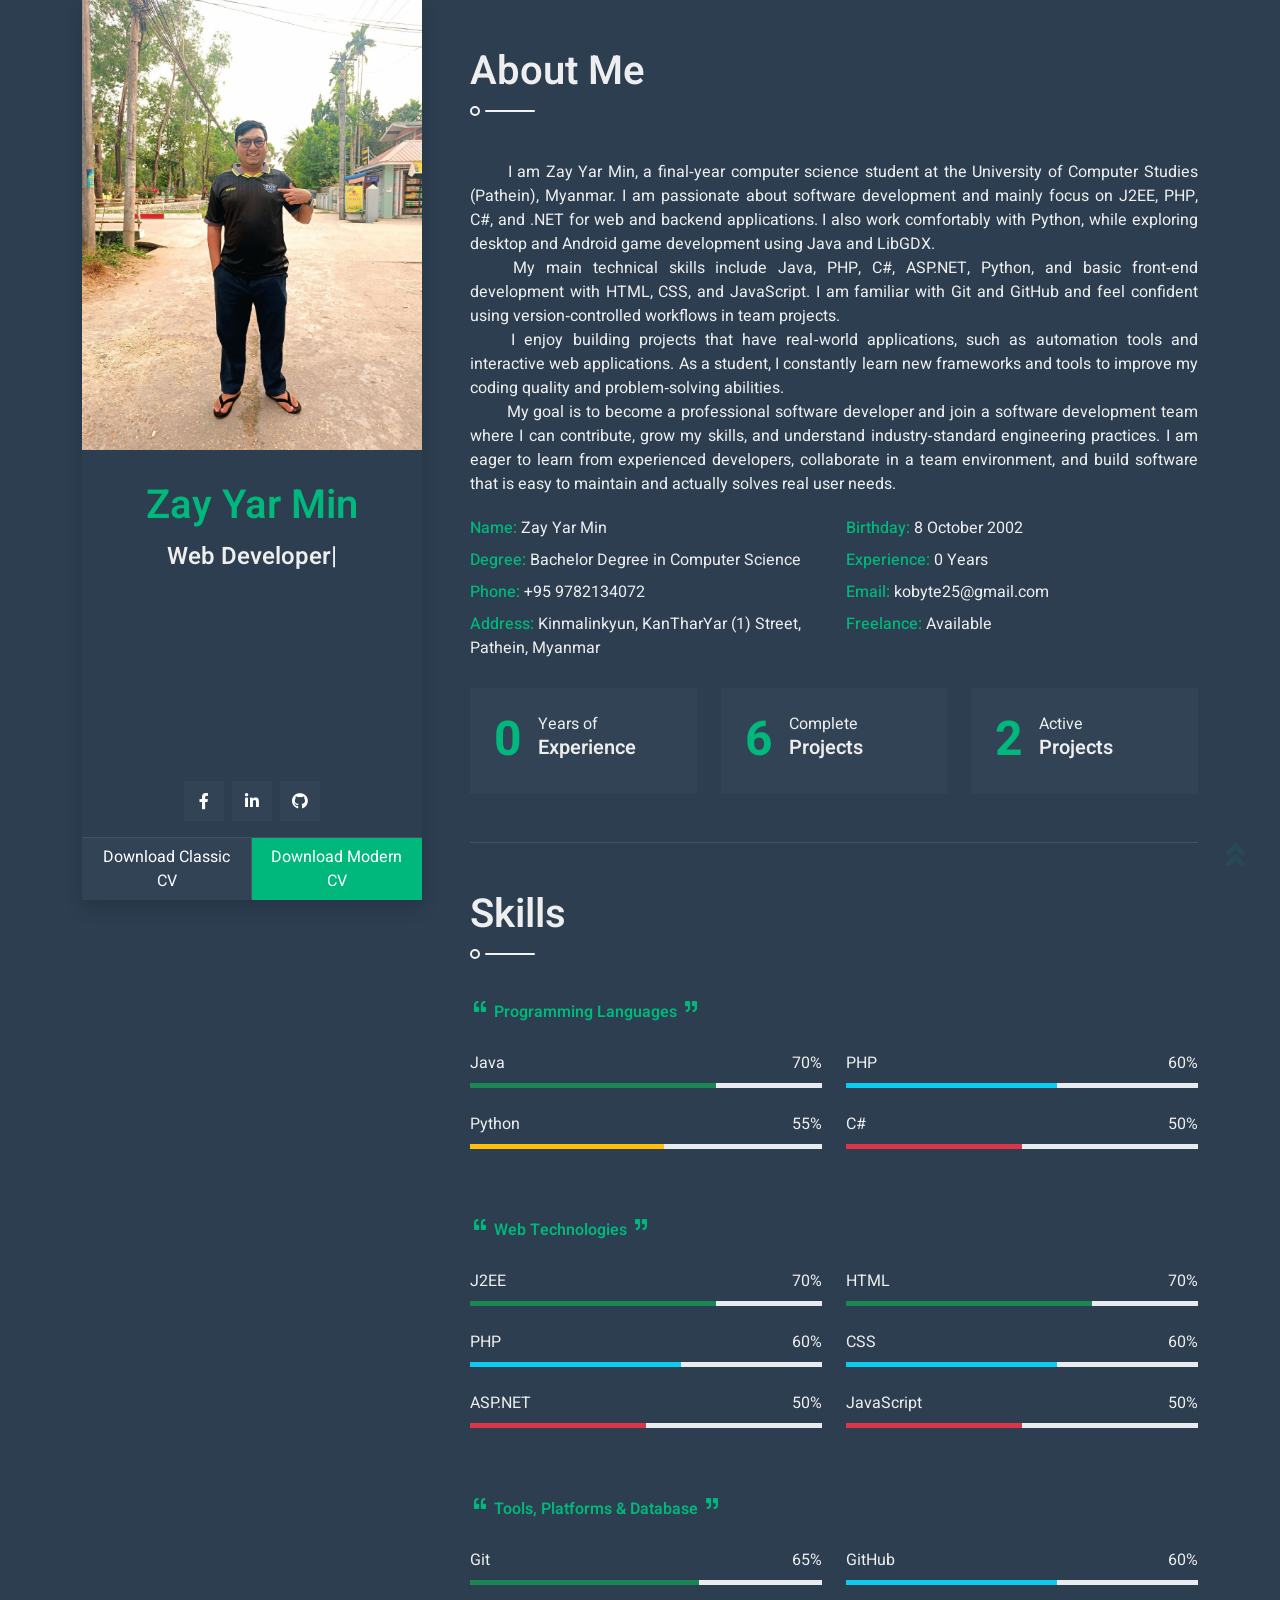
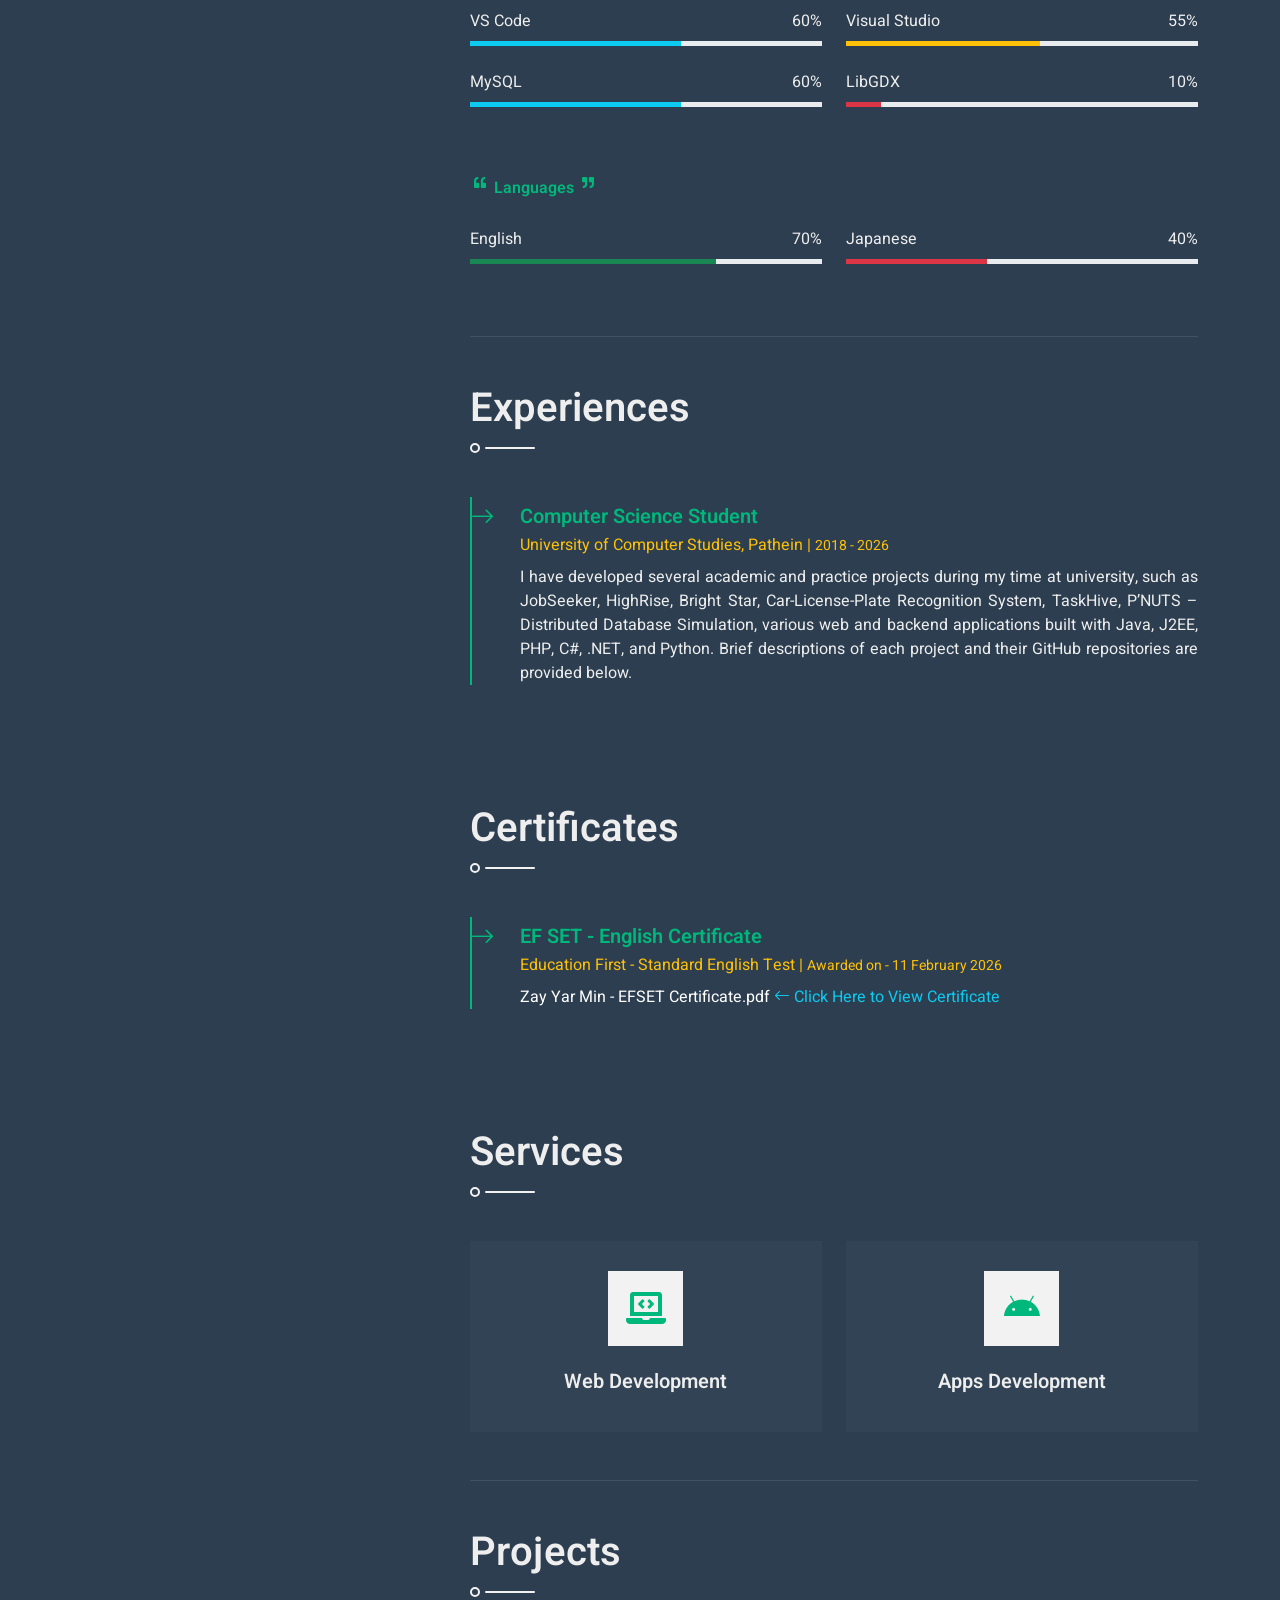
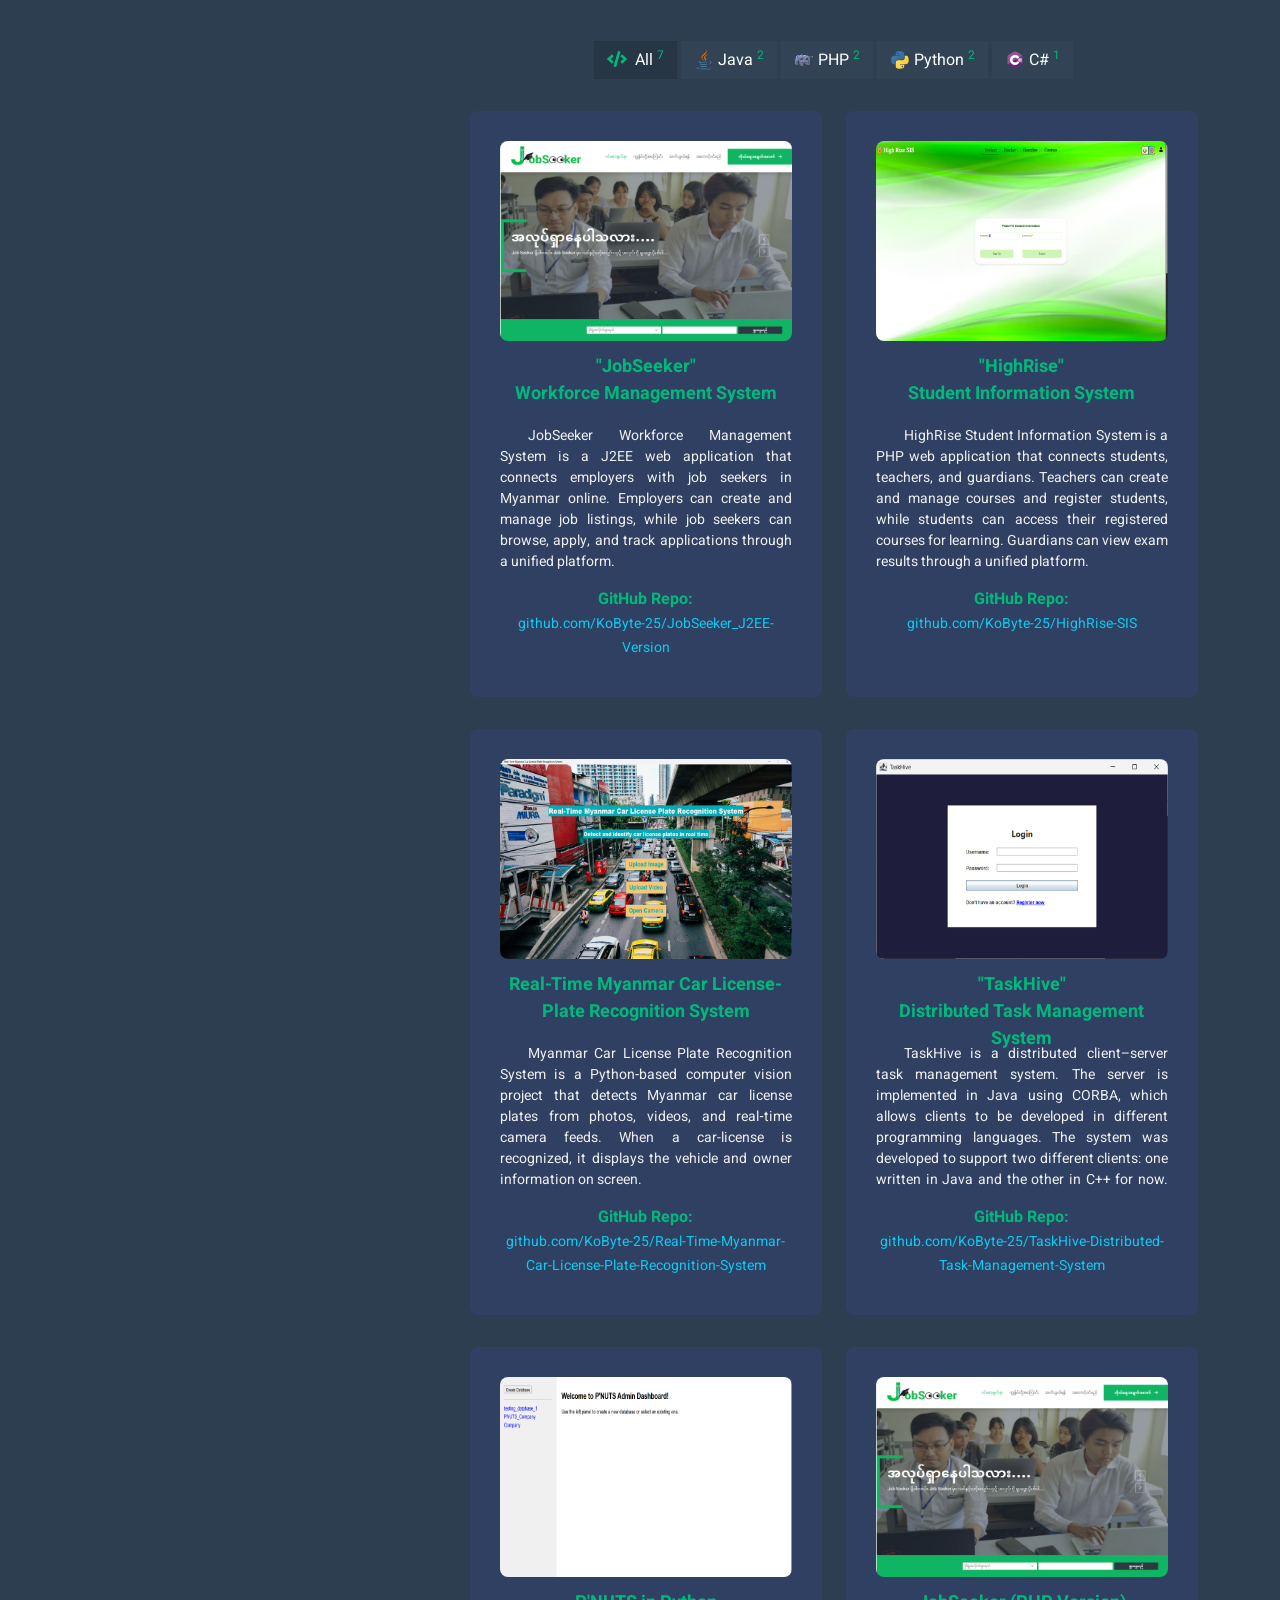
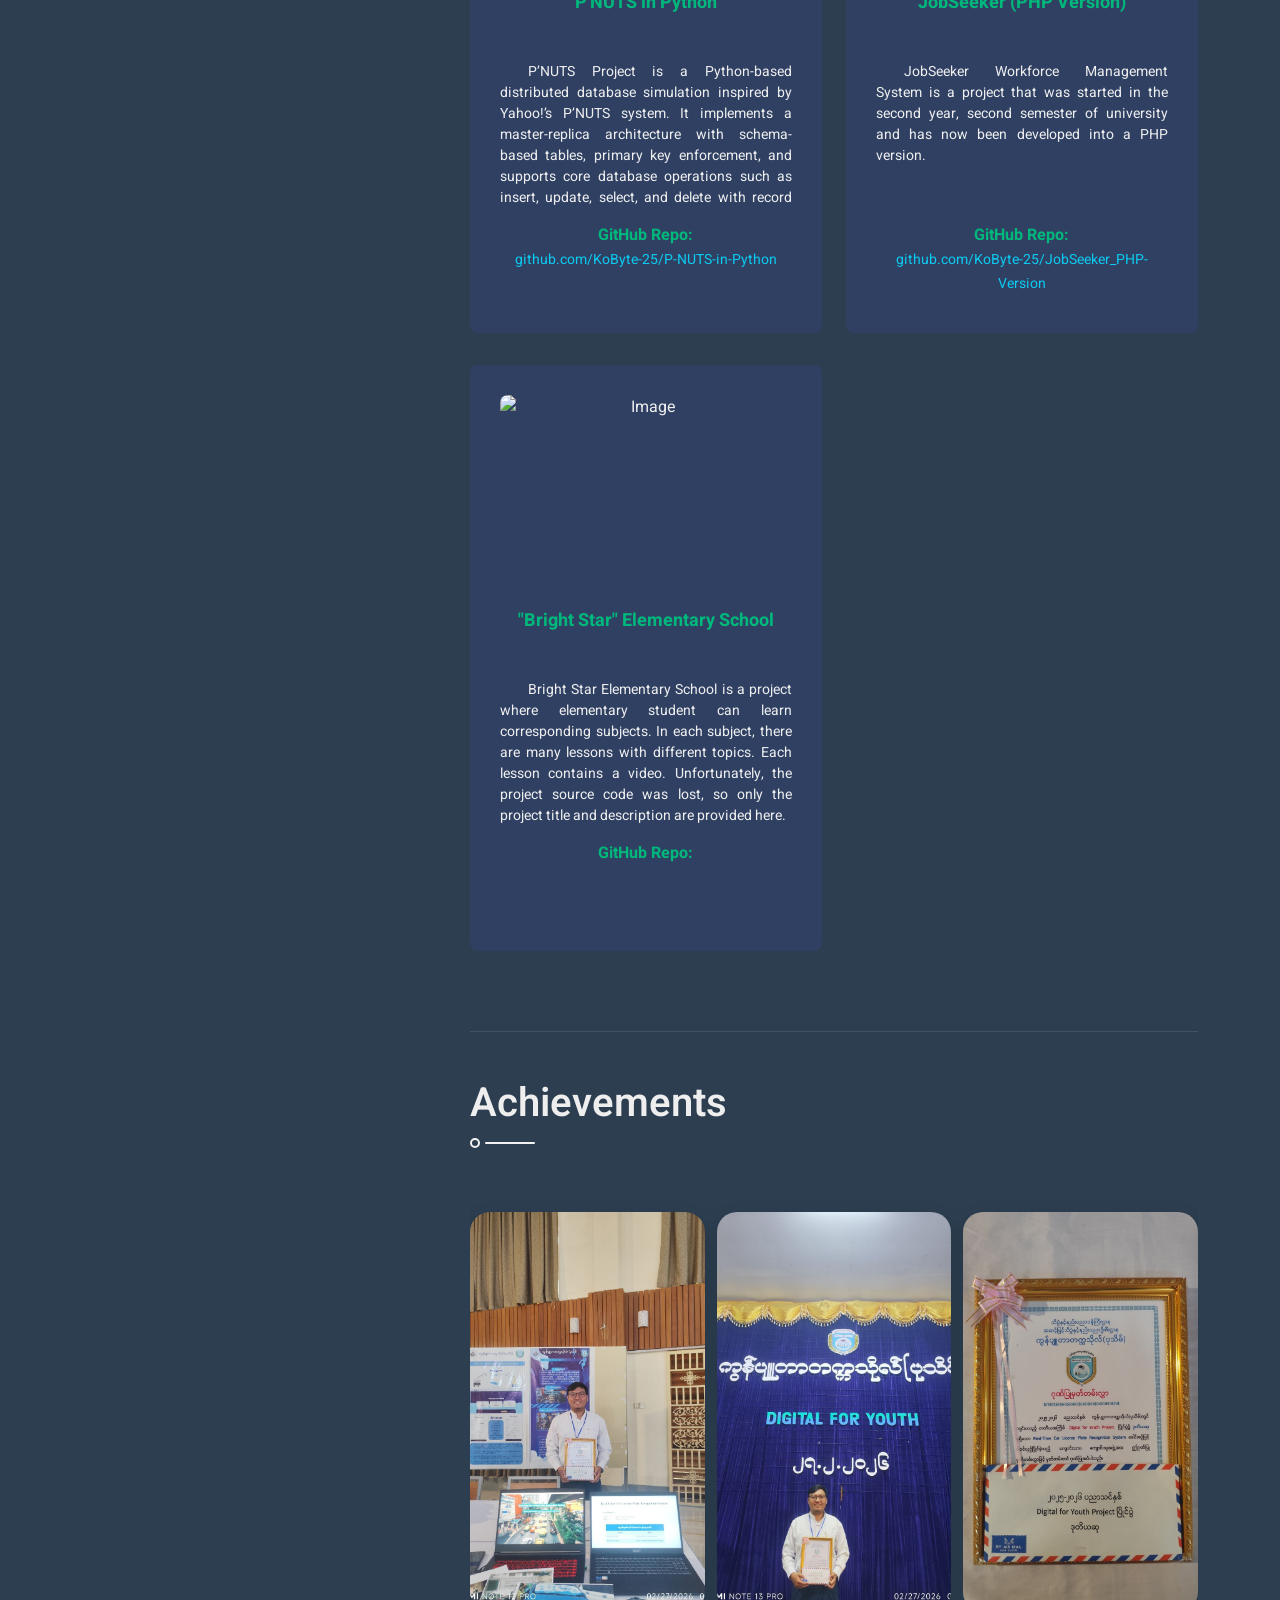
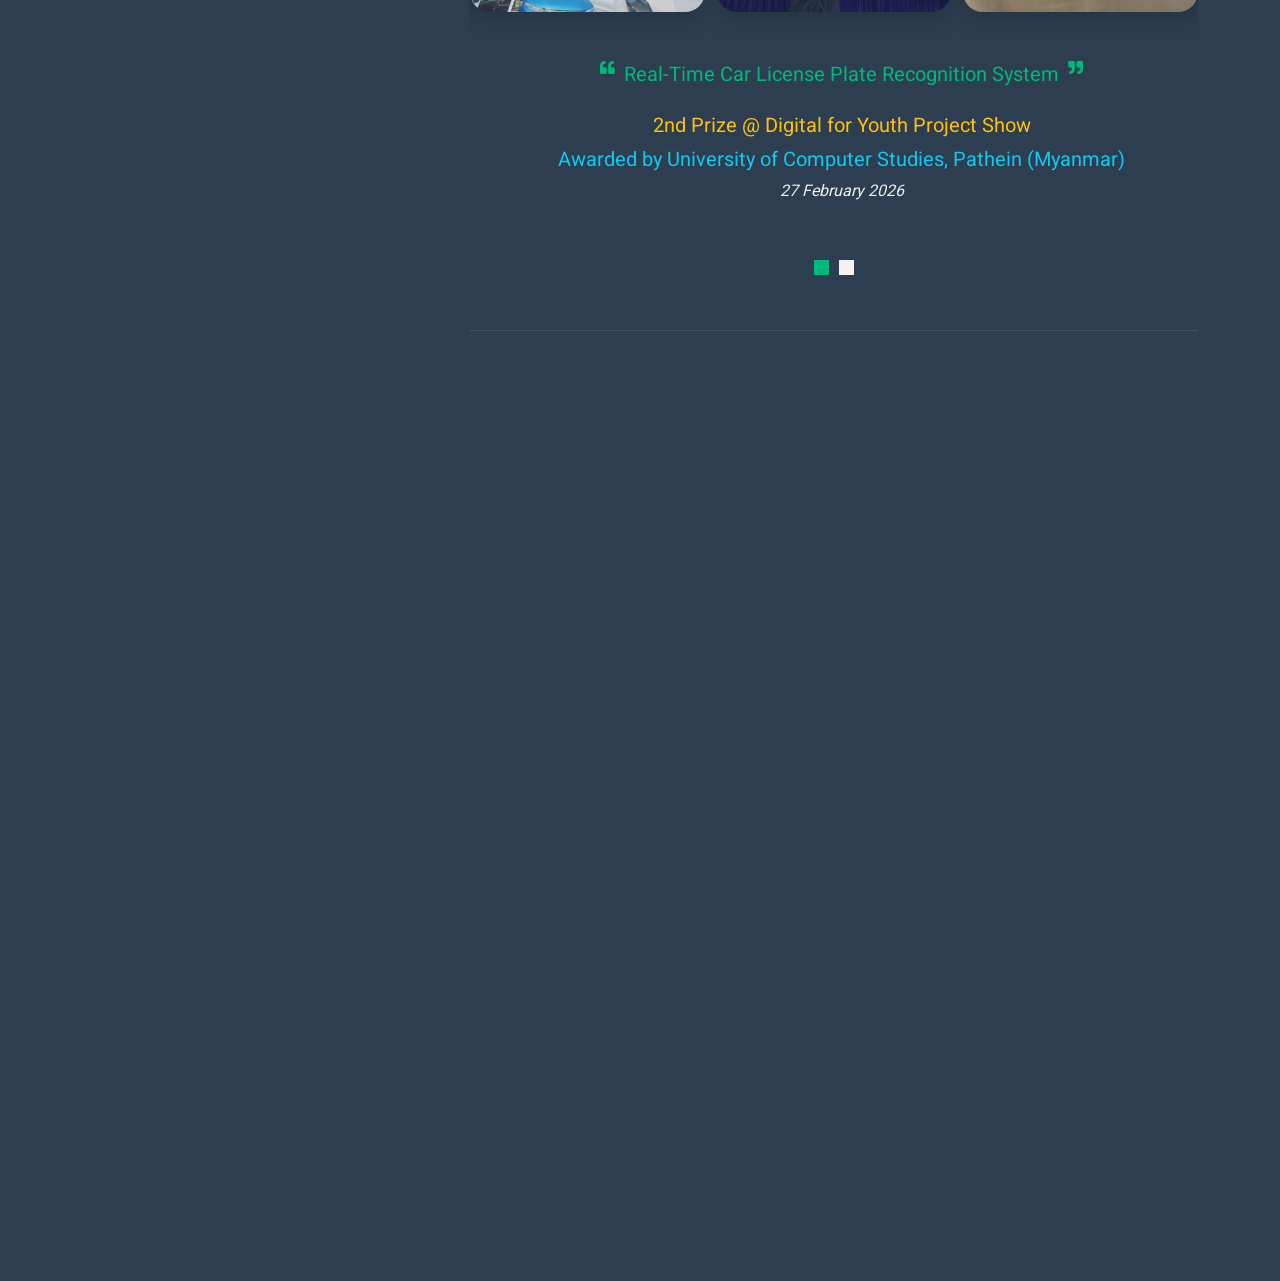
==== commit 95dc34de: "style: adjusted project title style" ====
--- a/index.html
+++ b/index.html
@@ -463,7 +463,7 @@
                                                             <img class="img-fluid clone" src="./img/projects/JobSeeker/JobSeeker1.png" alt="Image">
                                                         </div>
                                                     </div>
-                                                    <div class="project-title text-primary">JobSeeker Workforce Management System</div>
+                                                    <div class="project-title text-primary">"JobSeeker" <br> Workforce Management System</div>
                                                     <div class="project-description" style="text-align:justify;">
                                                         <span class="fakeTab"></span>JobSeeker Workforce Management System is a J2EE web application that connects 
                                                         employers with job seekers in Myanmar online. Employers can create and manage 
@@ -496,7 +496,7 @@
                                                             <img class="img-fluid clone" src="./img/projects/HighRise/HighRise1.png" alt="Image">
                                                         </div>
                                                     </div>
-                                                    <div class="project-title text-primary">HighRise Student Information System</div>
+                                                    <div class="project-title text-primary">"HighRise" <br> Student Information System</div>
                                                     <div class="project-description" style="text-align:justify;">
                                                         <span class="fakeTab"></span>HighRise Student Information System is a PHP web application that 
                                                         connects students, teachers, and guardians. Teachers can create and manage courses and register 
@@ -561,7 +561,7 @@
                                                             <img class="img-fluid clone" src="./img/projects/TaskHive/TaskHive1.jpg" alt="Image">
                                                         </div>
                                                     </div>
-                                                    <div class="project-title text-primary">TaskHive <br> Distributed Task Management System</div>
+                                                    <div class="project-title text-primary">"TaskHive" <br> Distributed Task Management System</div>
                                                     <div class="project-description" style="text-align:justify;">
                                                         <span class="fakeTab"></span>TaskHive is a distributed client–server task management system. 
                                                         The server is implemented in Java using CORBA, which allows clients to be developed in different 
@@ -654,7 +654,7 @@
                                                             <img class="img-fluid clone" src="./img/projects/BrightStar/BrightStar1.png" alt="Image">
                                                         </div>
                                                     </div>
-                                                    <div class="project-title text-primary">Bright Star Elementary School</div>
+                                                    <div class="project-title text-primary">"Bright Star" Elementary School</div>
                                                     <div class="project-description" style="text-align:justify;">
                                                         <span class="fakeTab"></span>Bright Star Elementary School is a project where elementary student can learn corresponding subjects. In each subject, there are many lessons with different topics. Each lesson contains a video. Unfortunately, the project source code was lost, so only the project title and description are provided here.                                      
                                                     </div>
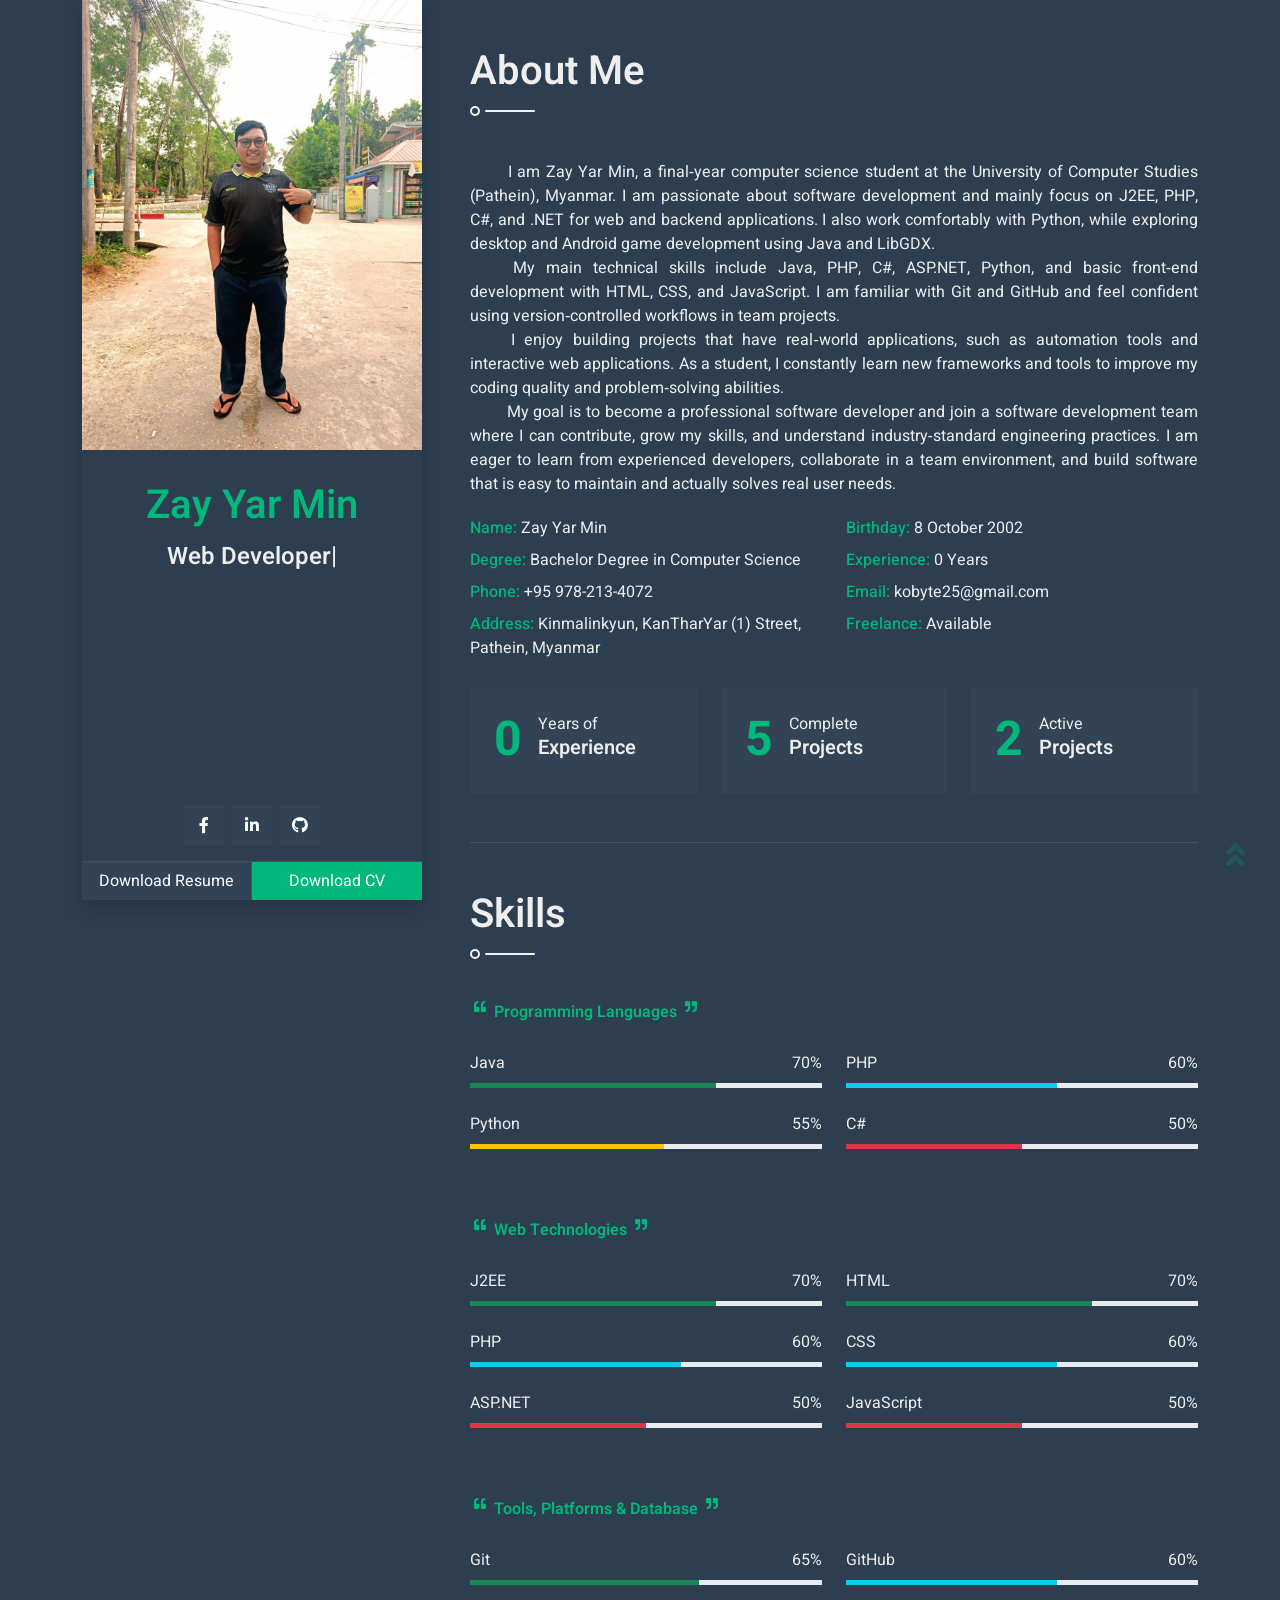
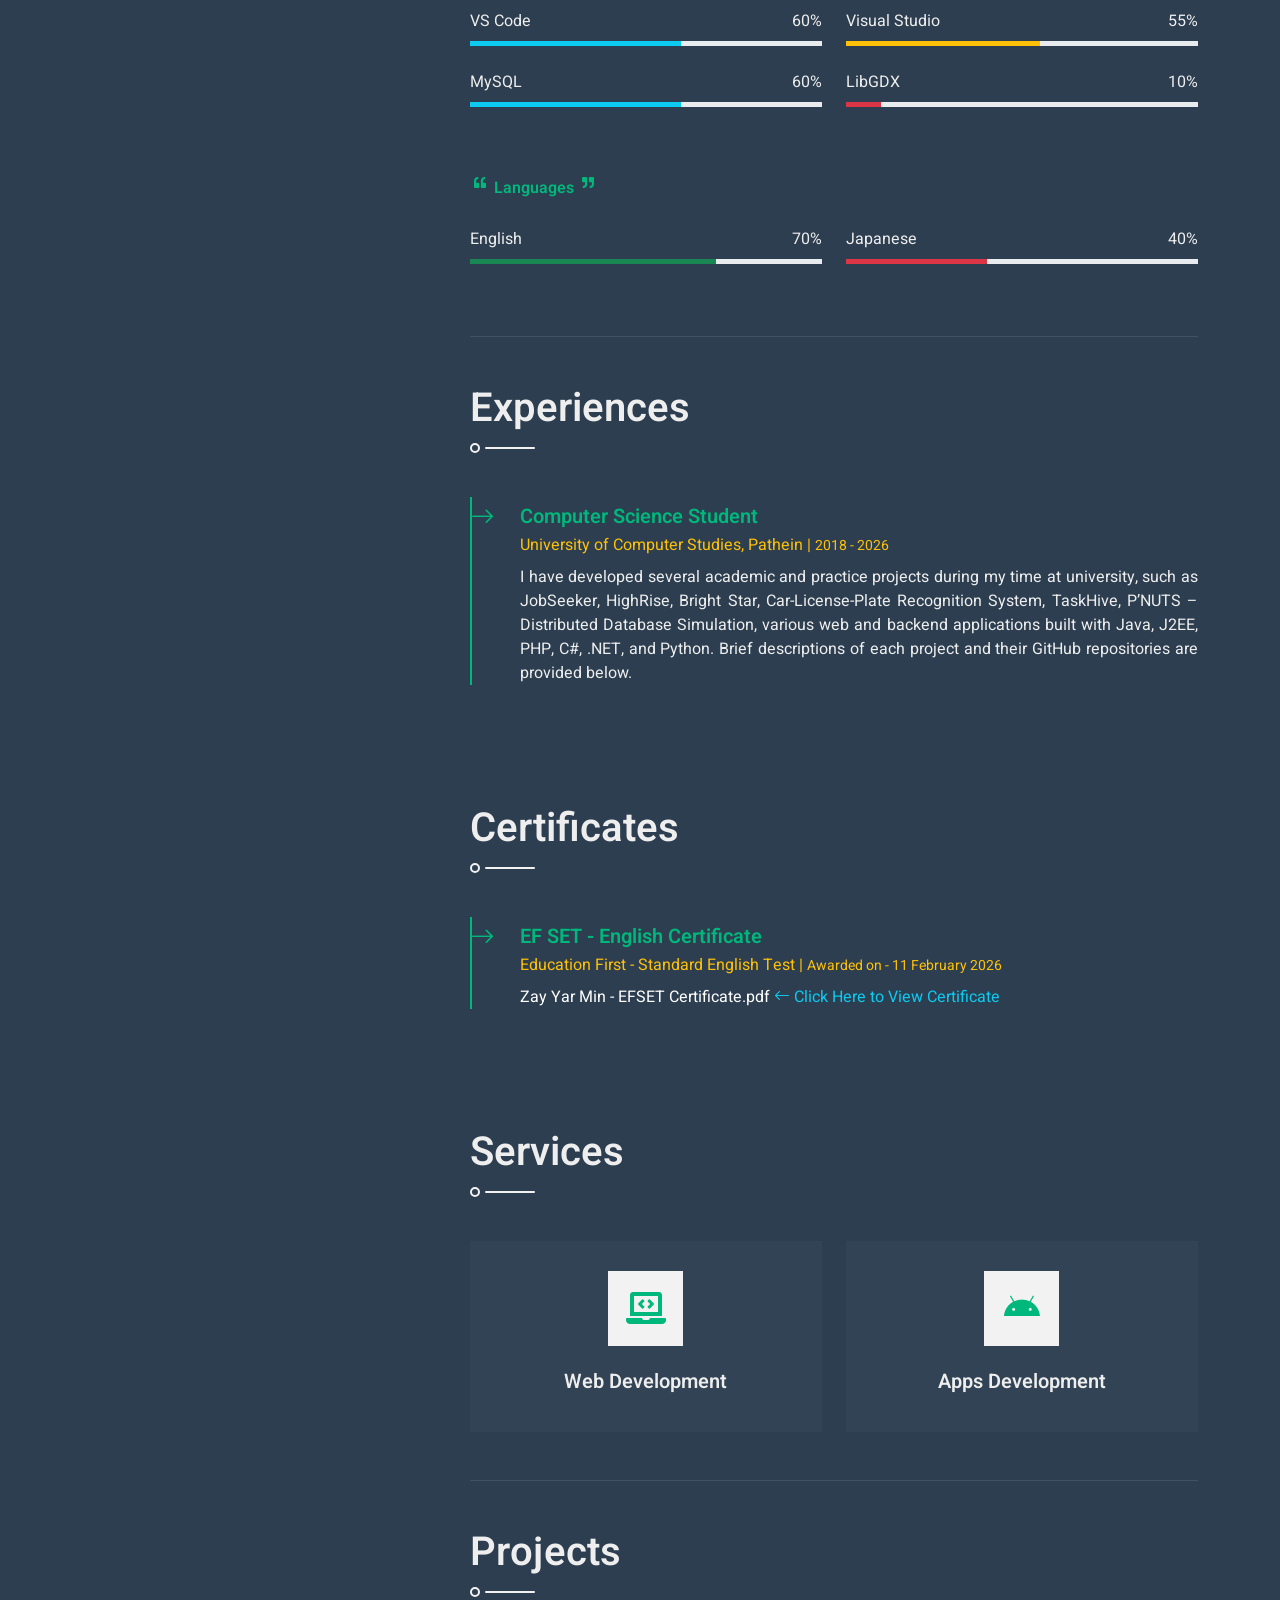
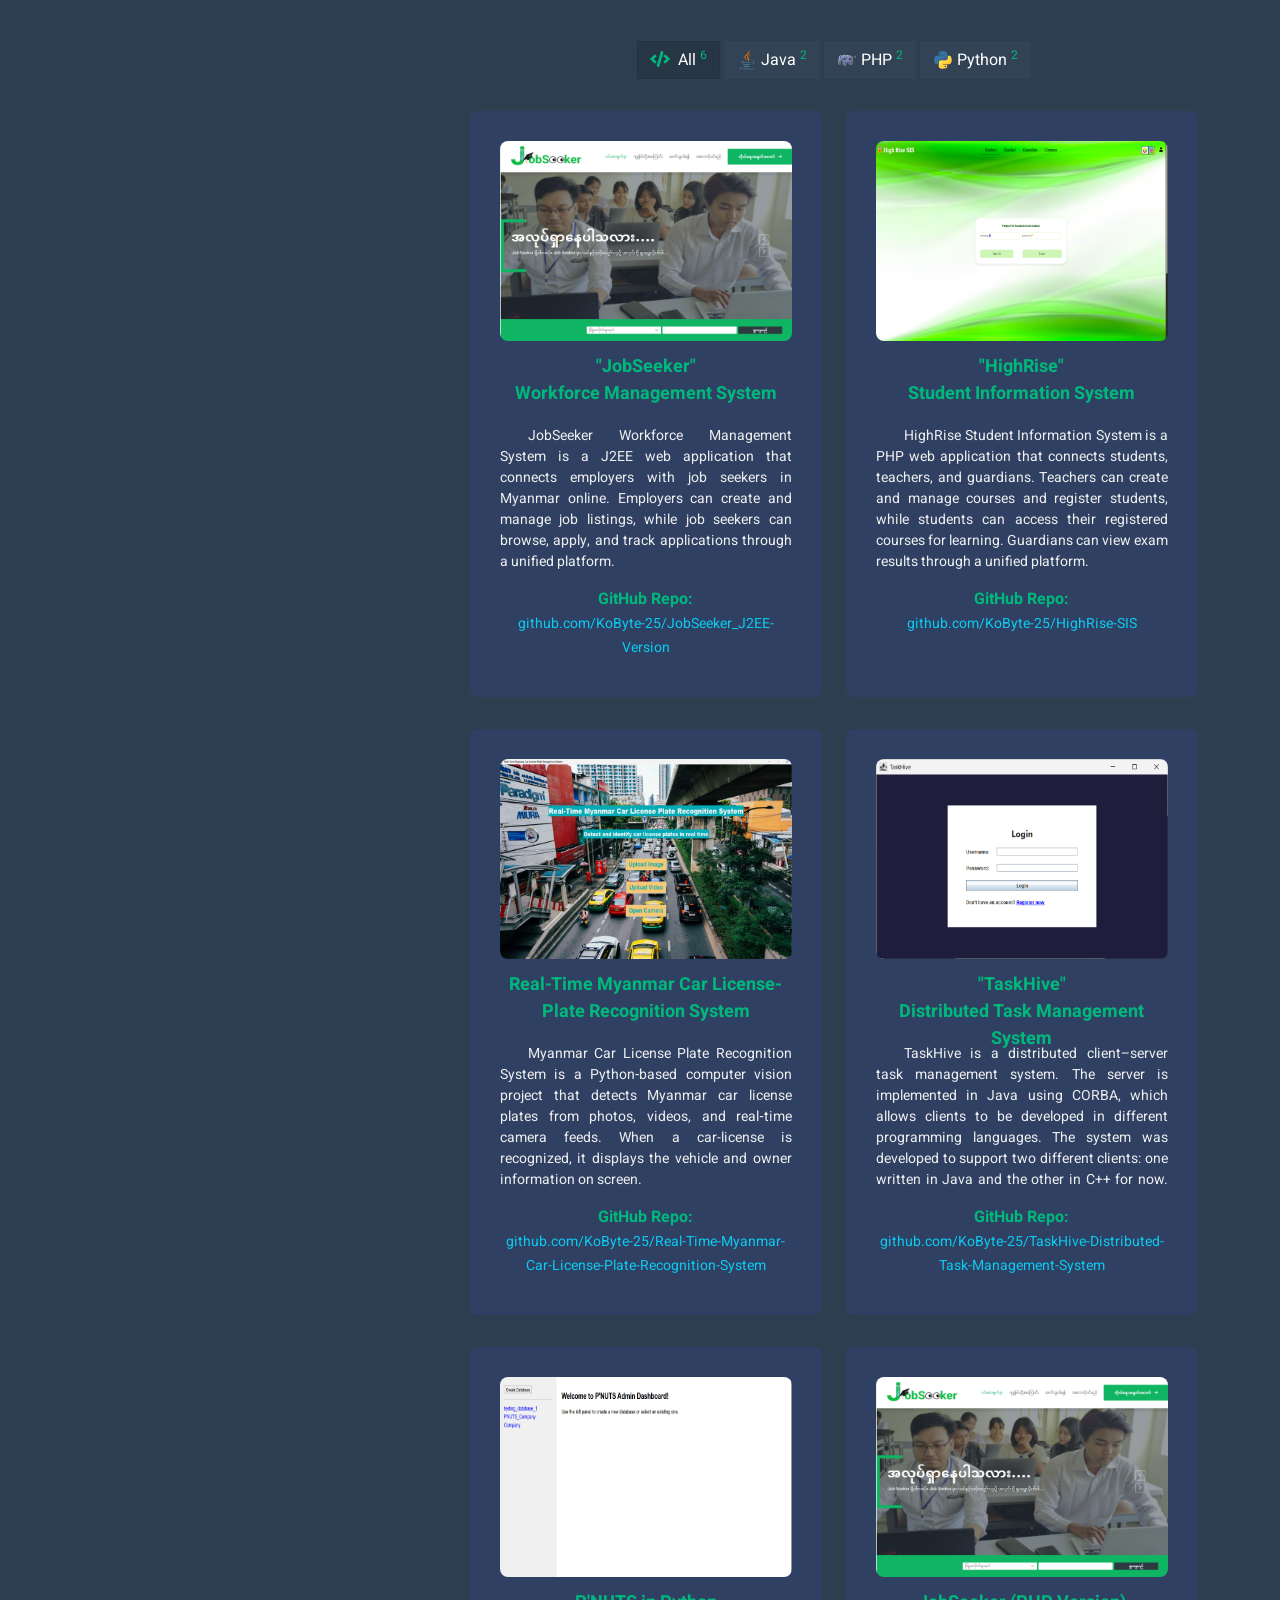
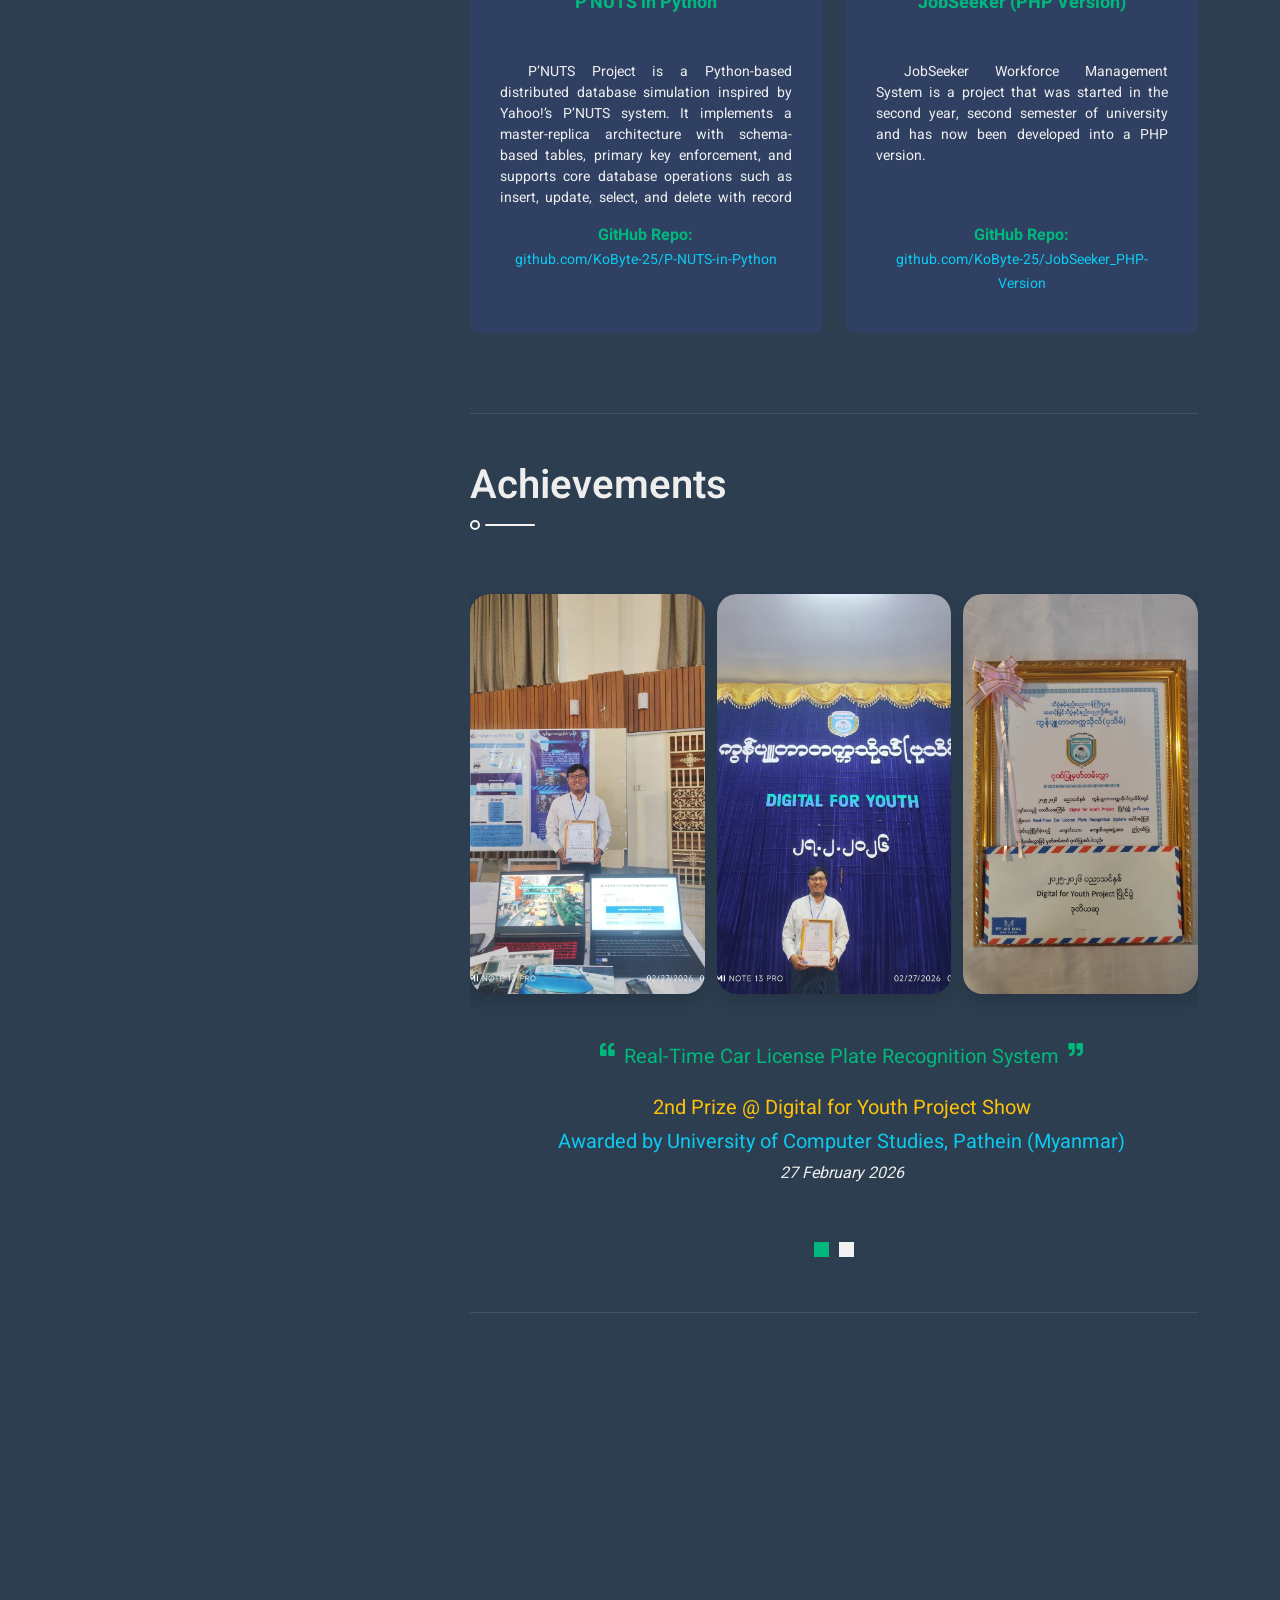
==== commit 56e4dddd: "feat: added cv and resume" ====
--- a/index.html
+++ b/index.html
@@ -58,7 +58,7 @@
                         <h1 class="text-primary mt-2">Zay Yar Min</h1>
                         <div class="mb-4" style="height: 22px;">
                             <h4 class="typed-text-output d-inline-block text-light"></h4>
-                            <div class="typed-text d-none">Web Developer, Back End Developer, Apps Developer</div>
+                            <div class="typed-text d-none">Web Developer, Back End Developer, Software Developer</div>
                         </div>
                         <div class="d-flex justify-content-center mt-auto mb-3">
                             <a class="btn btn-secondary btn-square mx-1" href="https://www.facebook.com/share/1CQRUUiwof/"><i class="fab fa-facebook-f"></i></a>
@@ -66,8 +66,8 @@
                             <a class="btn btn-secondary btn-square mx-1" href="https://github.com/KoByte-25"><i class="fab fa-github"></i></a>
                         </div>
                         <div class="d-flex align-items-end justify-content-between border-top">
-                            <a href="" class="btn btn-secondary w-50 border-end">Download Classic CV</a>
-                            <a href="" class="btn btn-primary w-50 btn-scroll">Download Modern CV</a>
+                            <a href="./cv/Zay-Yar-Min-Resume.pdf" class="btn btn-secondary w-50 border-end" download>Download Resume</a>
+                            <a href="./cv/Zay-Yar-Min-Curriculum-Vitae.pdf" class="btn btn-primary w-50 btn-scroll" download>Download CV</a>
                         </div>
                     </div>
                 </div>
@@ -112,7 +112,7 @@
                                 <span class="fw-medium text-primary">Experience:</span> 0 Years
                             </div>
                             <div class="col-sm-6 py-1">
-                                <span class="fw-medium text-primary">Phone:</span> +95 9782134072
+                                <span class="fw-medium text-primary">Phone:</span> +95 978-213-4072
                             </div>
                             <div class="col-sm-6 py-1">
                                 <span class="fw-medium text-primary">Email:</span> kobyte25@gmail.com
@@ -439,11 +439,11 @@
                                 <div class="row">
                                     <div class="col-12 text-center mb-2">
                                         <ul class="list-inline mb-4" id="portfolio-flters">
-                                            <li class="btn btn-secondary active"  data-filter="*"><i class="fas fa-code me-2 text-primary"></i>All <sup class="text-primary">7</sup></li>
+                                            <li class="btn btn-secondary active"  data-filter="*"><i class="fas fa-code me-2 text-primary"></i>All <sup class="text-primary">6</sup></li>
                                             <li class="btn btn-secondary" data-filter=".first"><img src="./img/icon/java.svg" alt="Java icon" width="20" height="20"> Java <sup class="text-primary">2</sup></li>
                                             <li class="btn btn-secondary" data-filter=".second"><img src="./img/icon/php.svg" alt="PHP icon" width="20" height="20"> PHP <sup class="text-primary">2</sup></li>
                                             <li class="btn btn-secondary" data-filter=".third"><img src="./img/icon/python.svg" alt="Python icon" width="20" height="20"> Python <sup class="text-primary">2</sup></li>
-                                            <li class="btn btn-secondary" data-filter=".fourth"><img src="./img/icon/csharp.svg" alt="C# icon" width="20" height="20"> C# <sup class="text-primary">1</sup></li>
+                                            <!-- <li class="btn btn-secondary" data-filter=".fourth"><img src="./img/icon/csharp.svg" alt="C# icon" width="20" height="20"> C# <sup class="text-primary">1</sup></li> -->
                                         </ul>
                                     </div>
                                 </div>
@@ -644,7 +644,7 @@
                                     </div>
                                     <!-- To add project, copy ends here -->
                                     <!-- To add project, copy starts here -->
-                                    <div class="col-md-6 mb-4 portfolio-item fourth">
+                                    <!-- <div class="col-md-6 mb-4 portfolio-item fourth">
                                         <div class="position-relative overflow-hidden mb-2">
                                             <div class="project-card service-item" style="background-color:rgb(47, 64, 99);">
                                                 <div>
@@ -666,7 +666,7 @@
                                                 </div>
                                             </div>                                             
                                         </div>
-                                    </div>
+                                    </div> -->
                                     <!-- To add project, copy ends here -->                                     
                                 </div>
                             </div>
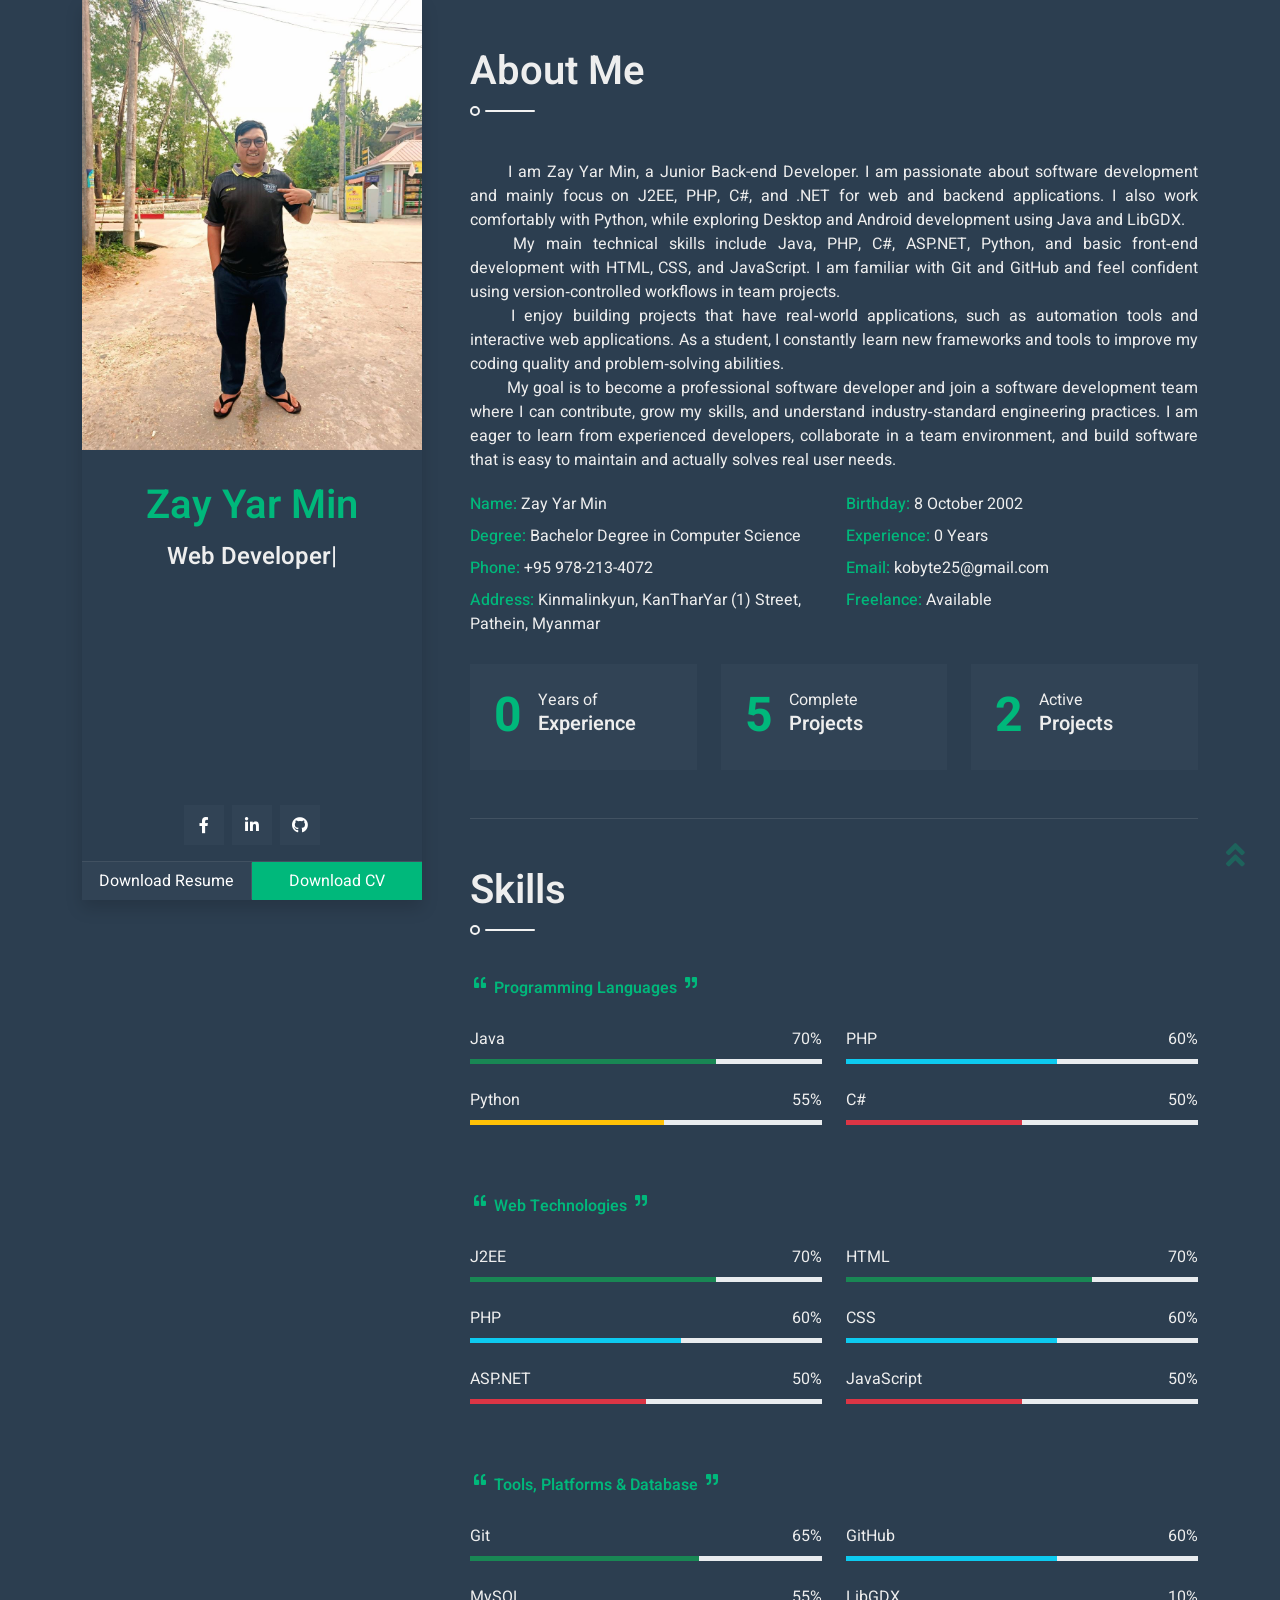
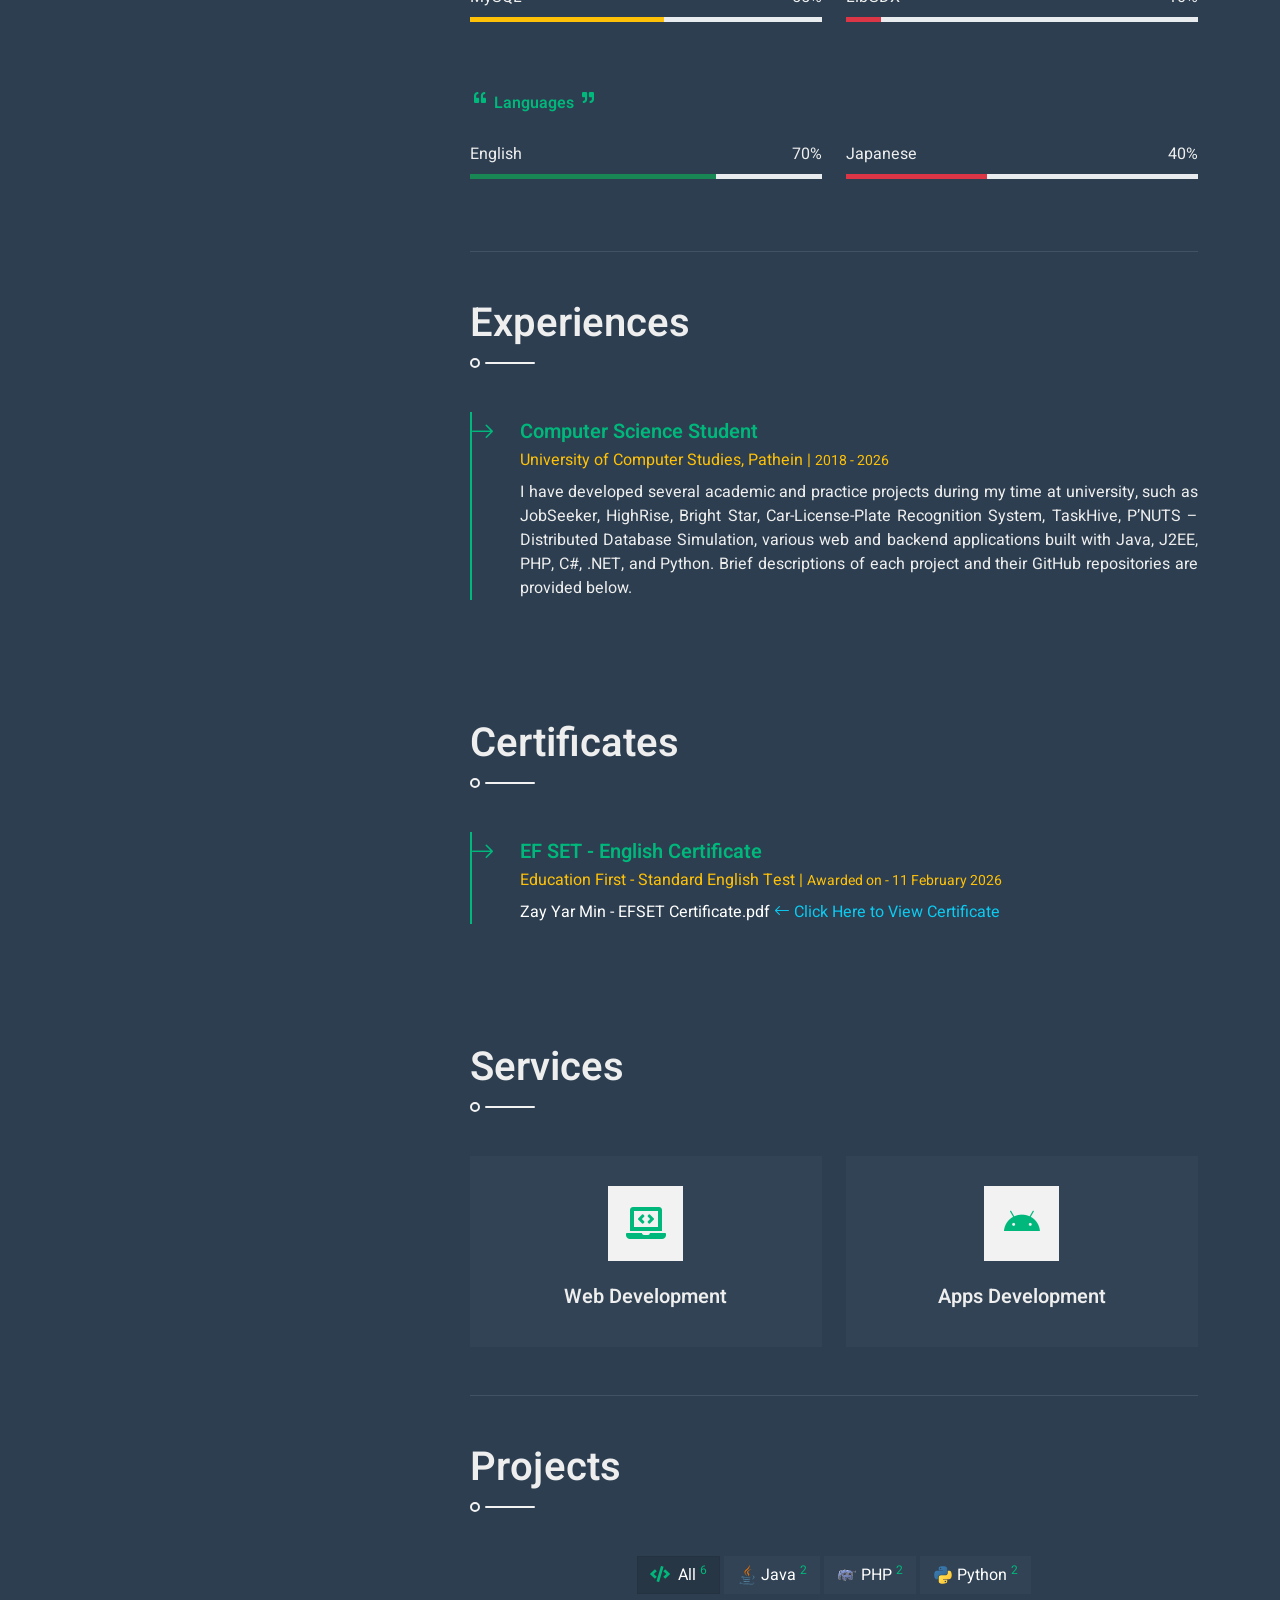
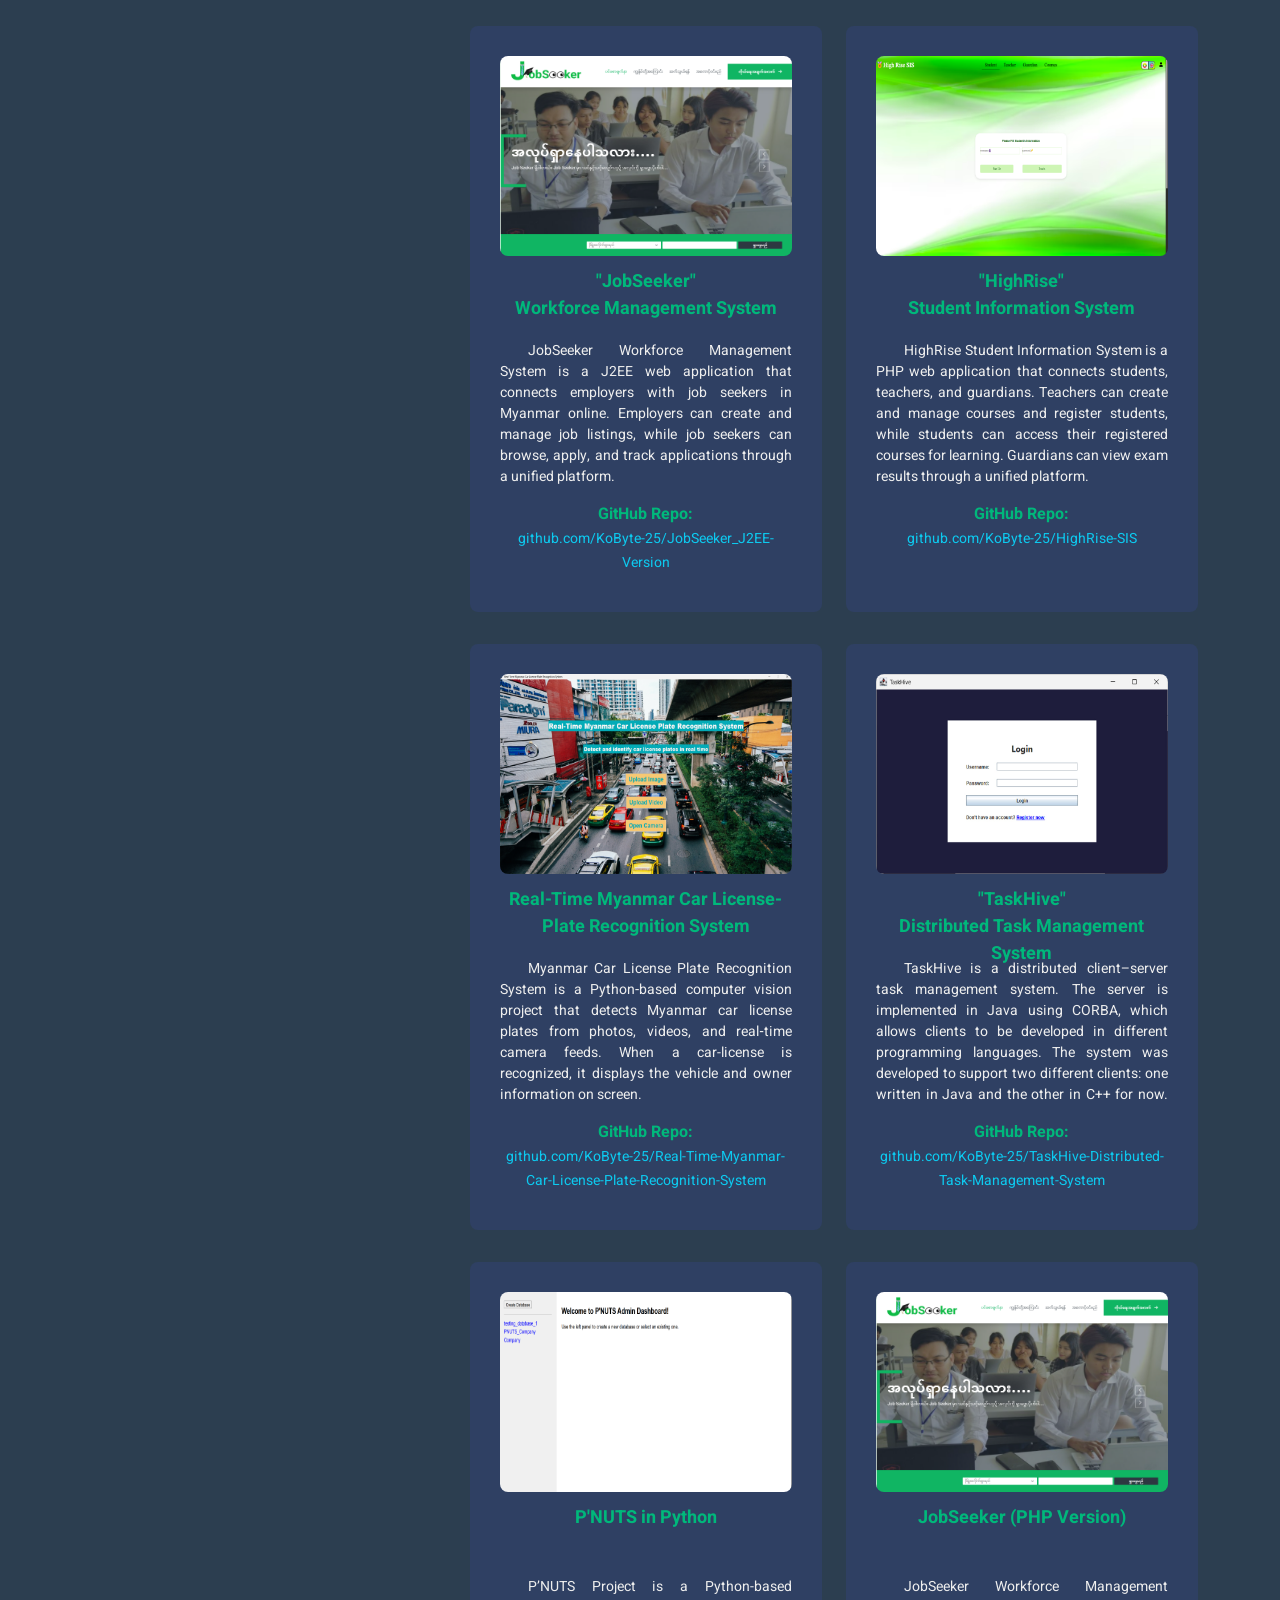
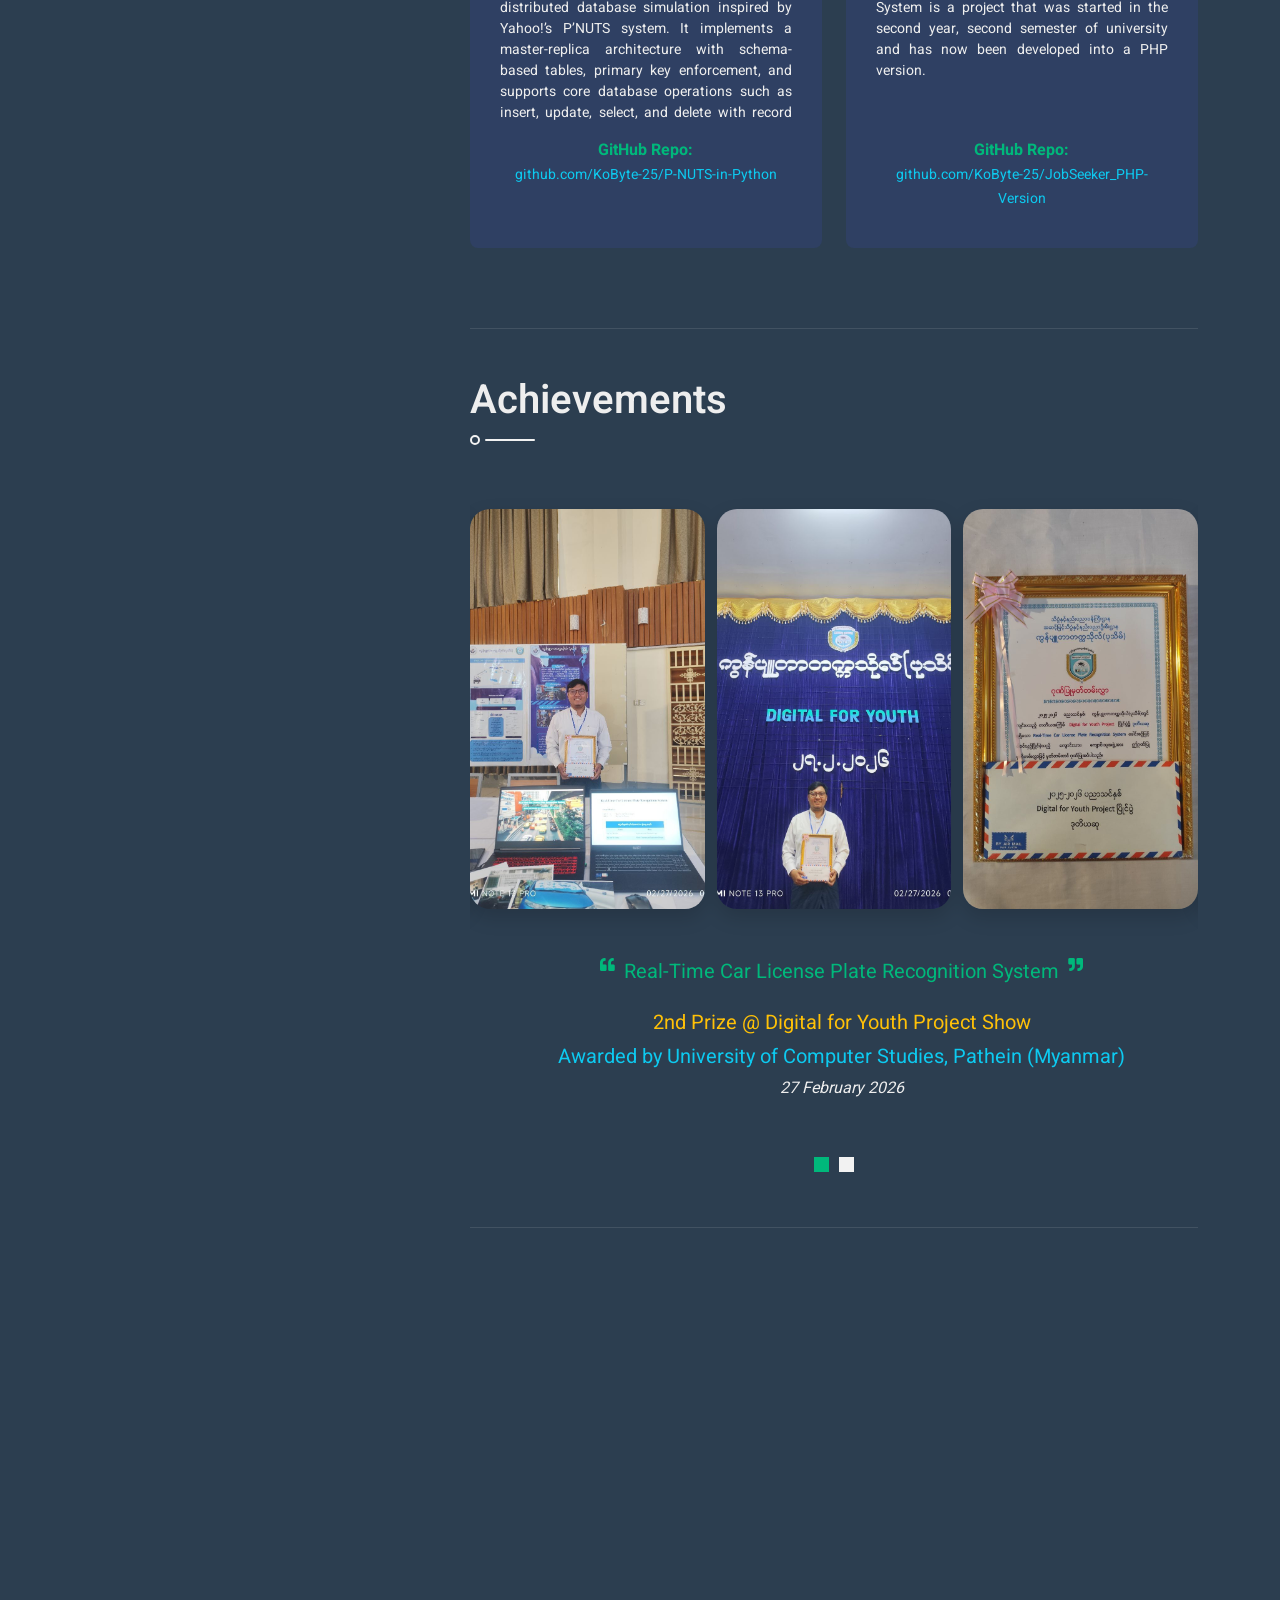
==== commit 21441326: "style: fixed some style" ====
--- a/index.html
+++ b/index.html
@@ -77,10 +77,9 @@
                         <h1 class="title pb-3 mb-5">About Me</h1>
                         <p style="text-align: justify;">
                             <span class="fakeTab"></span>
-                            I am Zay Yar Min, a final‑year computer science student at the University of Computer 
-                            Studies (Pathein), Myanmar. I am passionate about software development and mainly focus 
+                            I am Zay Yar Min, a Junior Back-end Developer. I am passionate about software development and mainly focus 
                             on J2EE, PHP, C#, and .NET for web and backend applications. I also work comfortably 
-                            with Python, while exploring desktop and Android game development using Java and LibGDX.
+                            with Python, while exploring Desktop and Android development using Java and LibGDX.
                             <br>
                             <span class="fakeTab"></span>
                             My main technical skills include Java, PHP, C#, ASP.NET, Python, and basic front‑end 
@@ -291,22 +290,14 @@
                                         <div class="progress-bar bg-success" role="progressbar" aria-valuenow="65" aria-valuemin="0" aria-valuemax="100"></div>
                                     </div>
                                 </div>
-                                <div class="skill mb-4">
-                                    <div class="d-flex justify-content-between">
-                                        <p class="mb-2">VS Code</p>
-                                        <p class="mb-2">60%</p>
-                                    </div>
-                                    <div class="progress">
-                                        <div class="progress-bar bg-info" role="progressbar" aria-valuenow="60" aria-valuemin="0" aria-valuemax="100"></div>
-                                    </div>
-                                </div>
+                                
                                 <div class="skill mb-4">
                                     <div class="d-flex justify-content-between">
                                         <p class="mb-2">MySQL</p>
-                                        <p class="mb-2">60%</p>
-                                    </div>
-                                    <div class="progress">
-                                        <div class="progress-bar bg-info" role="progressbar" aria-valuenow="60" aria-valuemin="0" aria-valuemax="100"></div>
+                                        <p class="mb-2">55%</p>
+                                    </div>
+                                    <div class="progress">
+                                        <div class="progress-bar bg-warning" role="progressbar" aria-valuenow="55" aria-valuemin="0" aria-valuemax="100"></div>
                                     </div>
                                 </div>
                             </div>
@@ -320,15 +311,7 @@
                                         <div class="progress-bar bg-info" role="progressbar" aria-valuenow="60" aria-valuemin="0" aria-valuemax="100"></div>
                                     </div>
                                 </div>
-                                <div class="skill mb-4">
-                                    <div class="d-flex justify-content-between">
-                                        <p class="mb-2">Visual Studio</p>
-                                        <p class="mb-2">55%</p>
-                                    </div>
-                                    <div class="progress">
-                                        <div class="progress-bar bg-warning" role="progressbar" aria-valuenow="55" aria-valuemin="0" aria-valuemax="100"></div>
-                                    </div>
-                                </div>
+                                
                                 <div class="skill mb-4">
                                     <div class="d-flex justify-content-between">
                                         <p class="mb-2">LibGDX</p>
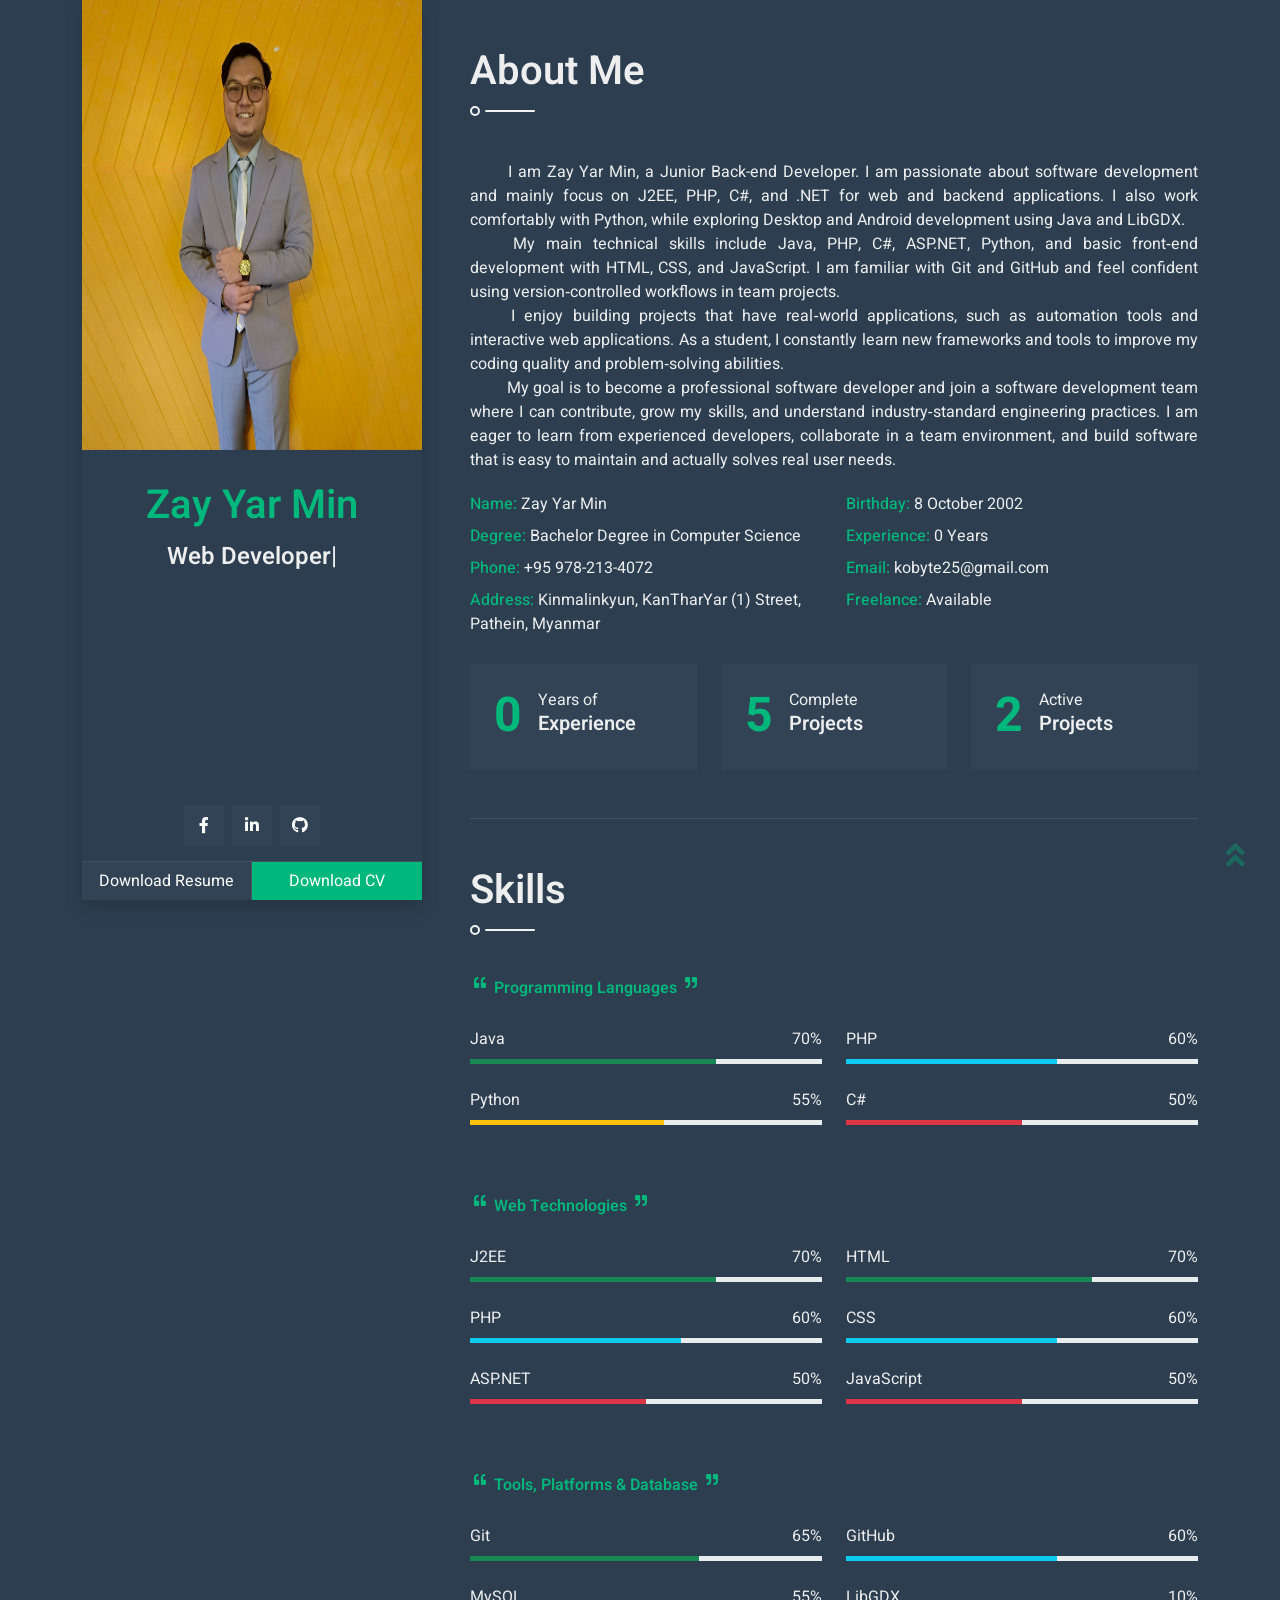
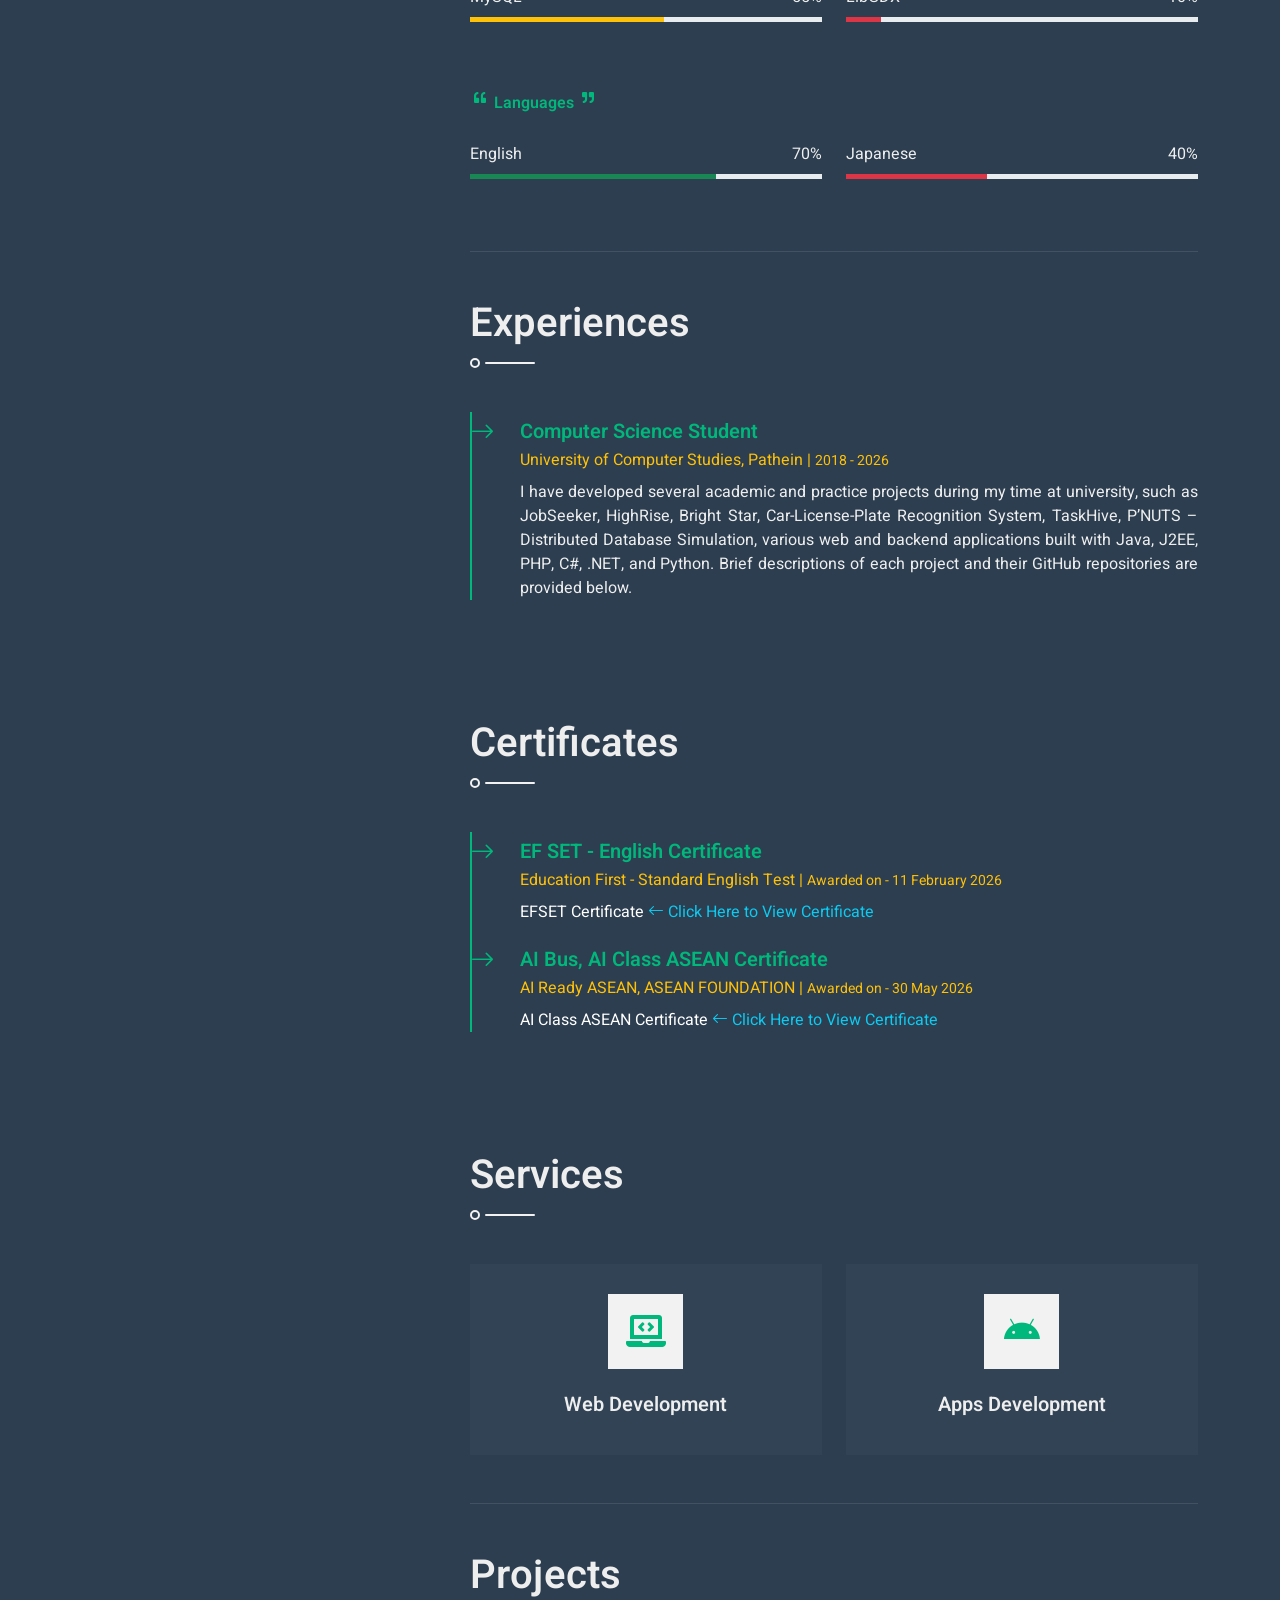
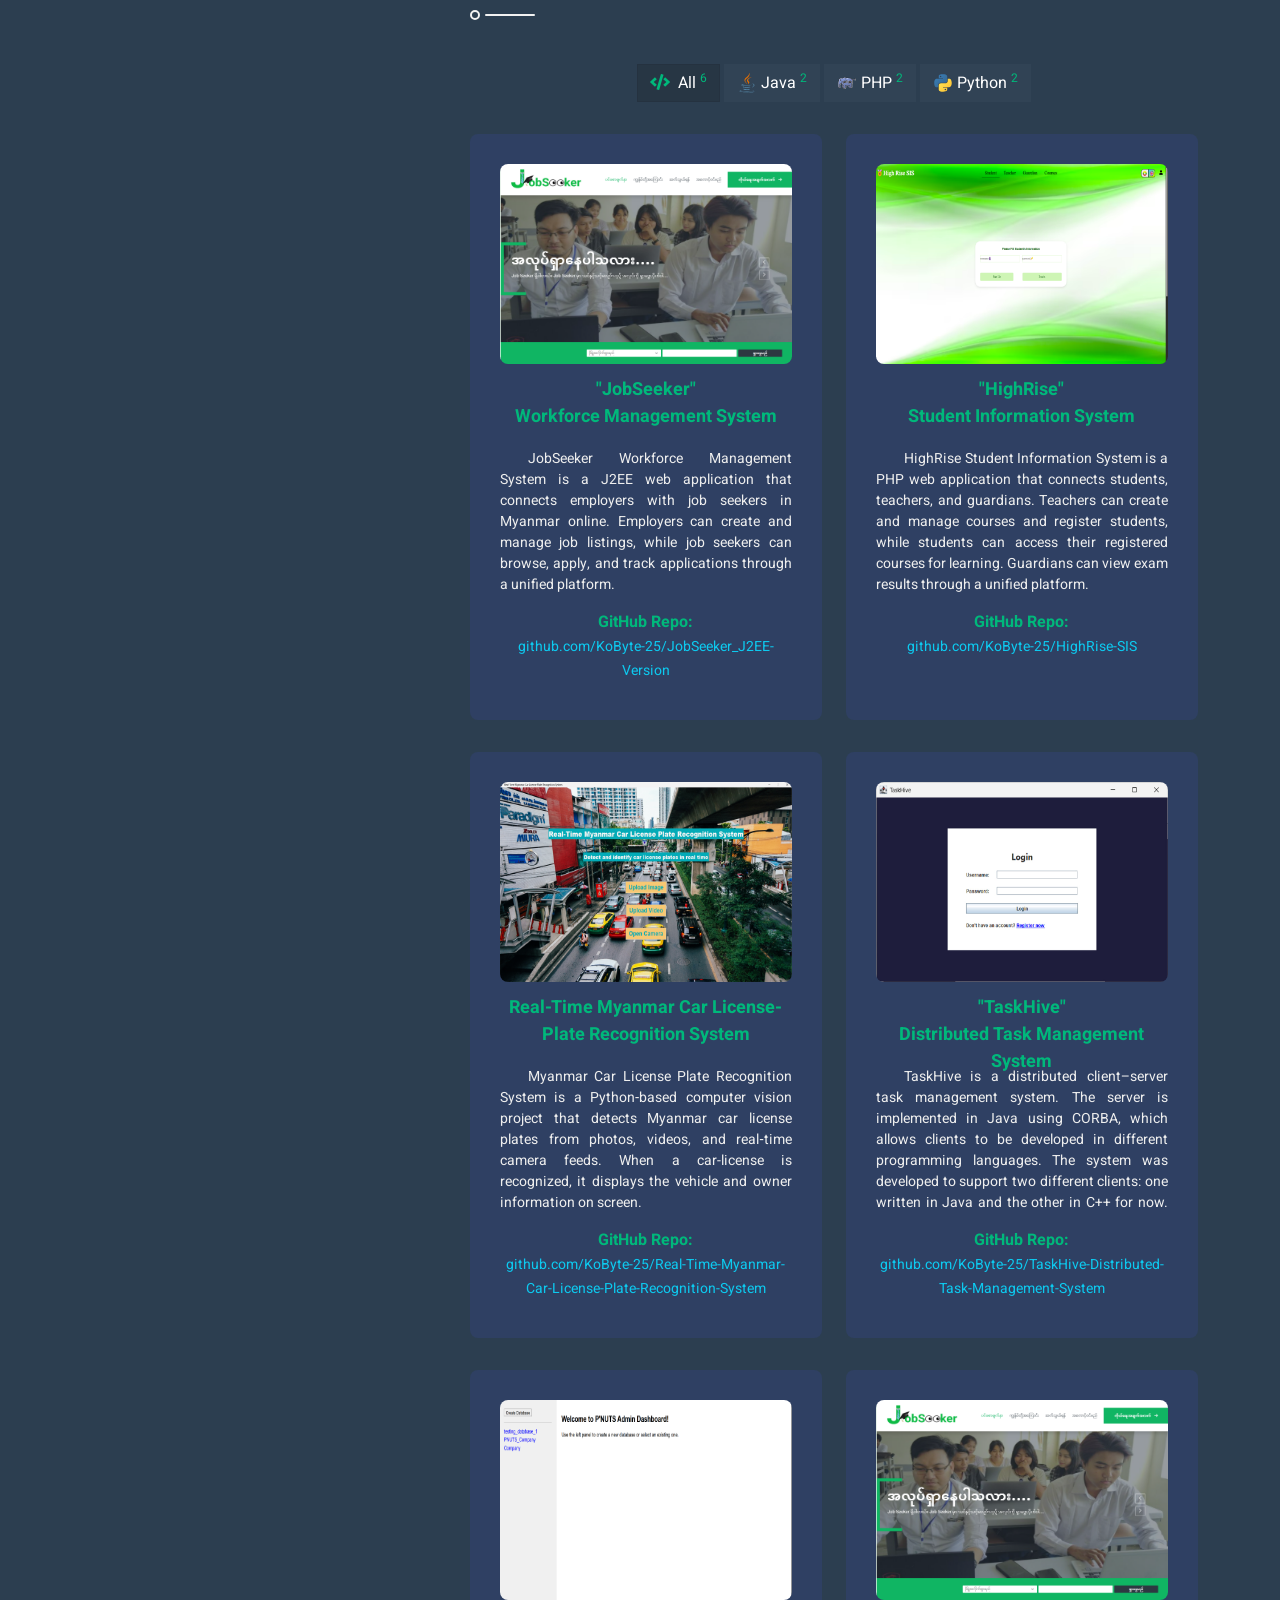
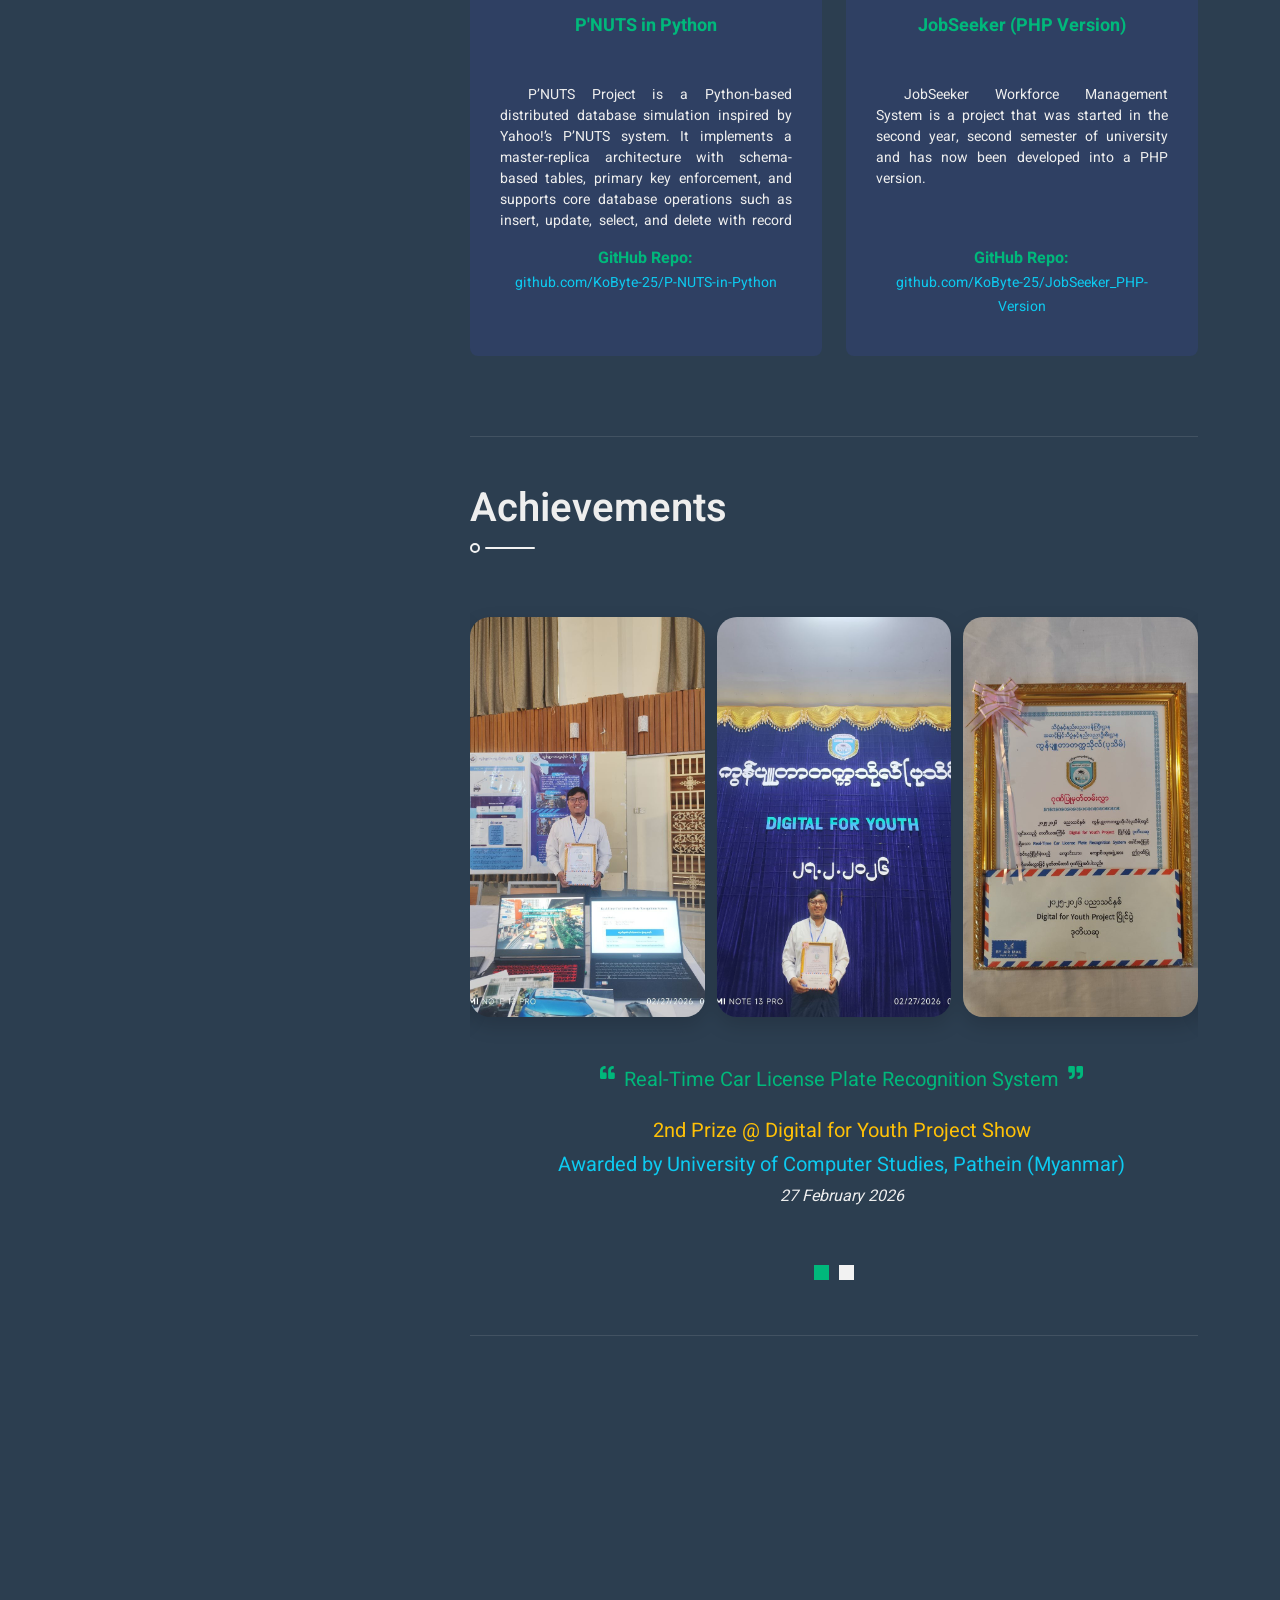
==== commit e6701af4: "style: changed profile" ====
--- a/index.html
+++ b/index.html
@@ -384,7 +384,16 @@
                                 <span class="bi bi-arrow-right fs-4 text-primary position-absolute" style="top: -5px; left: -50px;"></span>
                                 <h5 class="mb-1 text-primary">EF SET - English Certificate</h5> <!-- What Certificate & What kind of Certificate -->
                                 <p class="mb-2 text-warning">Education First - Standard English Test | <small>Awarded on - 11 February 2026</small></p> <!-- issuing organization and date of issue -->
-                                <a href="./certificates/Zay Yar Min - EFSET Certificate.pdf" target="_blank" class="certi-link" download>Zay Yar Min - EFSET Certificate.pdf</a>
+                                <a href="./certificates/Zay Yar Min - EFSET Certificate.pdf" target="_blank" class="certi-link" download>EFSET Certificate</a>
+                                <span class="bi-arrow-left text-info"> Click Here to View Certificate</span> 
+                            </div>
+                            <!-- To add certificates, copy ends here -->
+                              <!-- To add certificates, copy starts here -->
+                            <div class="position-relative mb-4">
+                                <span class="bi bi-arrow-right fs-4 text-primary position-absolute" style="top: -5px; left: -50px;"></span>
+                                <h5 class="mb-1 text-primary">AI Bus, AI Class ASEAN Certificate</h5> <!-- What Certificate & What kind of Certificate -->
+                                <p class="mb-2 text-warning">AI Ready ASEAN, ASEAN FOUNDATION | <small>Awarded on - 30 May 2026</small></p> <!-- issuing organization and date of issue -->
+                                <a href="./certificates/Zay-Yar-Min-AIClassASEAN-Certificate.png" target="_blank" class="certi-link" download>AI Class ASEAN Certificate</a>
                                 <span class="bi-arrow-left text-info"> Click Here to View Certificate</span> 
                             </div>
                             <!-- To add certificates, copy ends here -->
